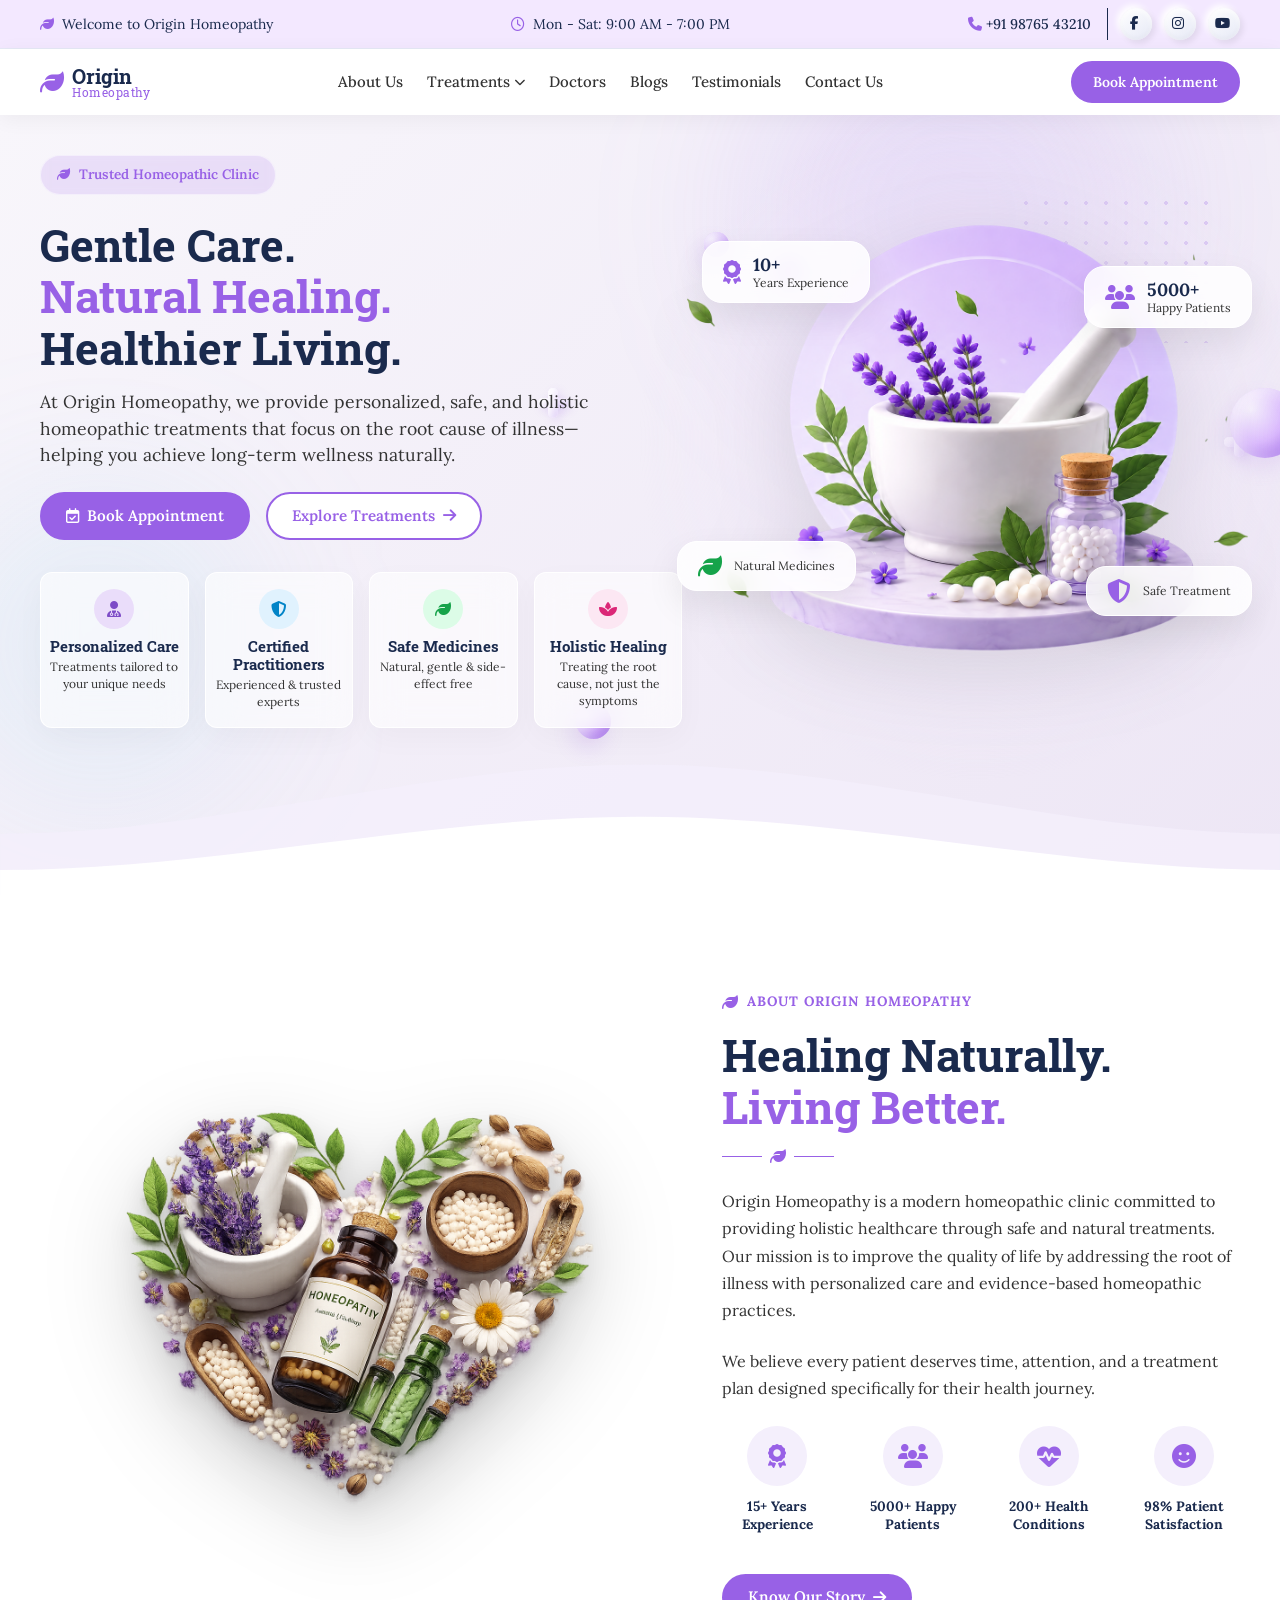
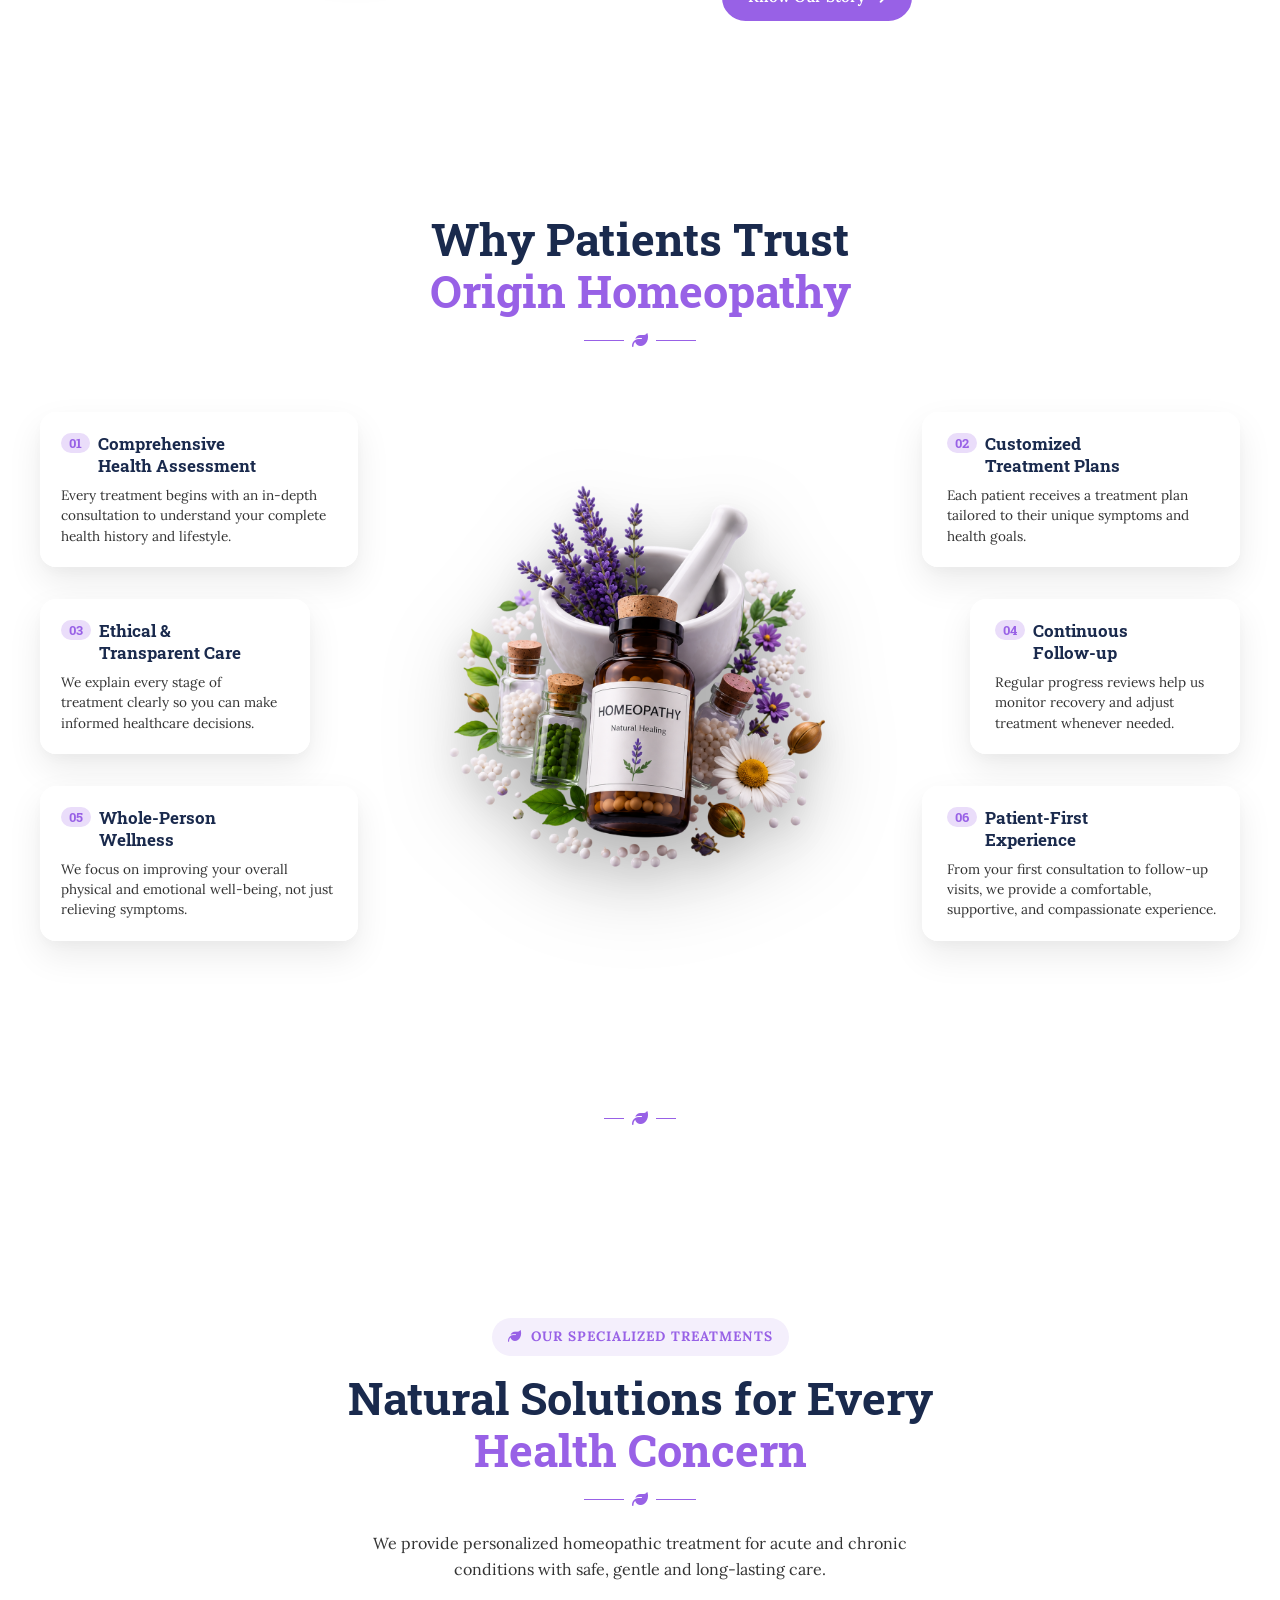
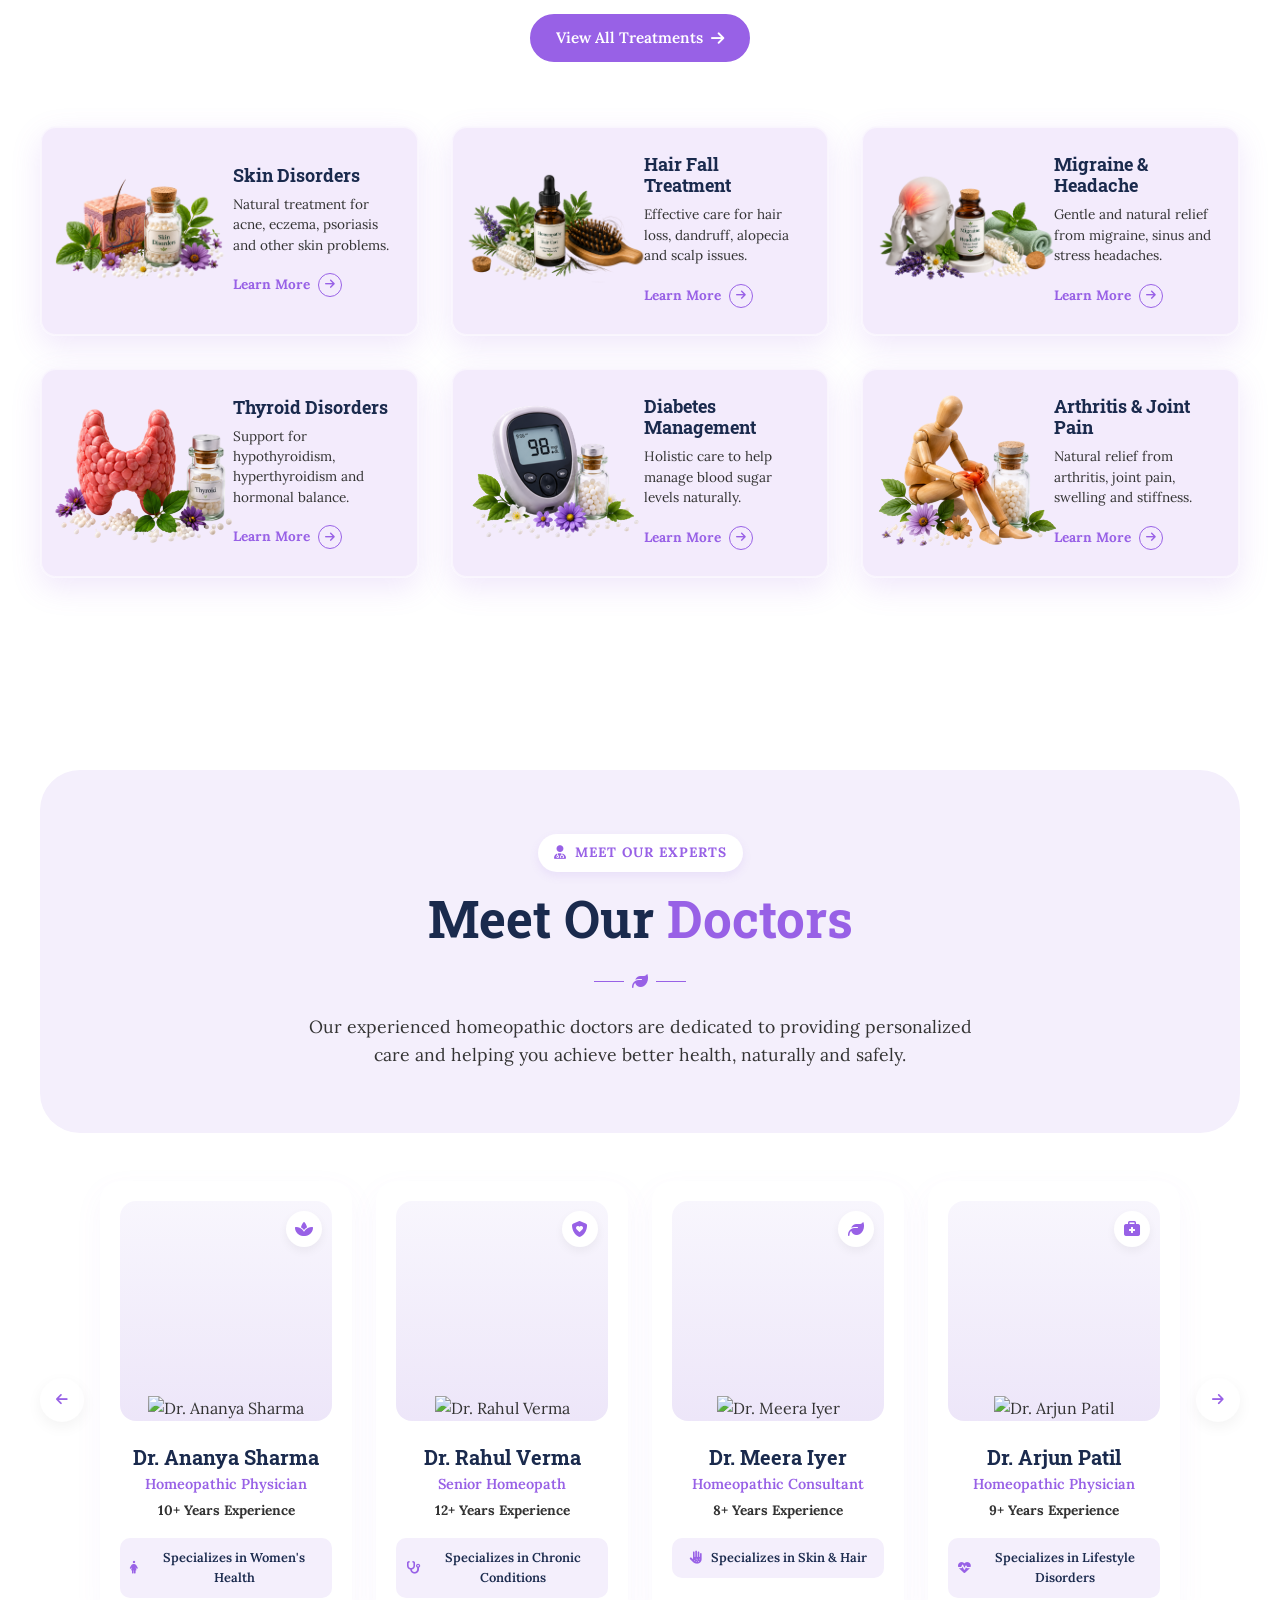
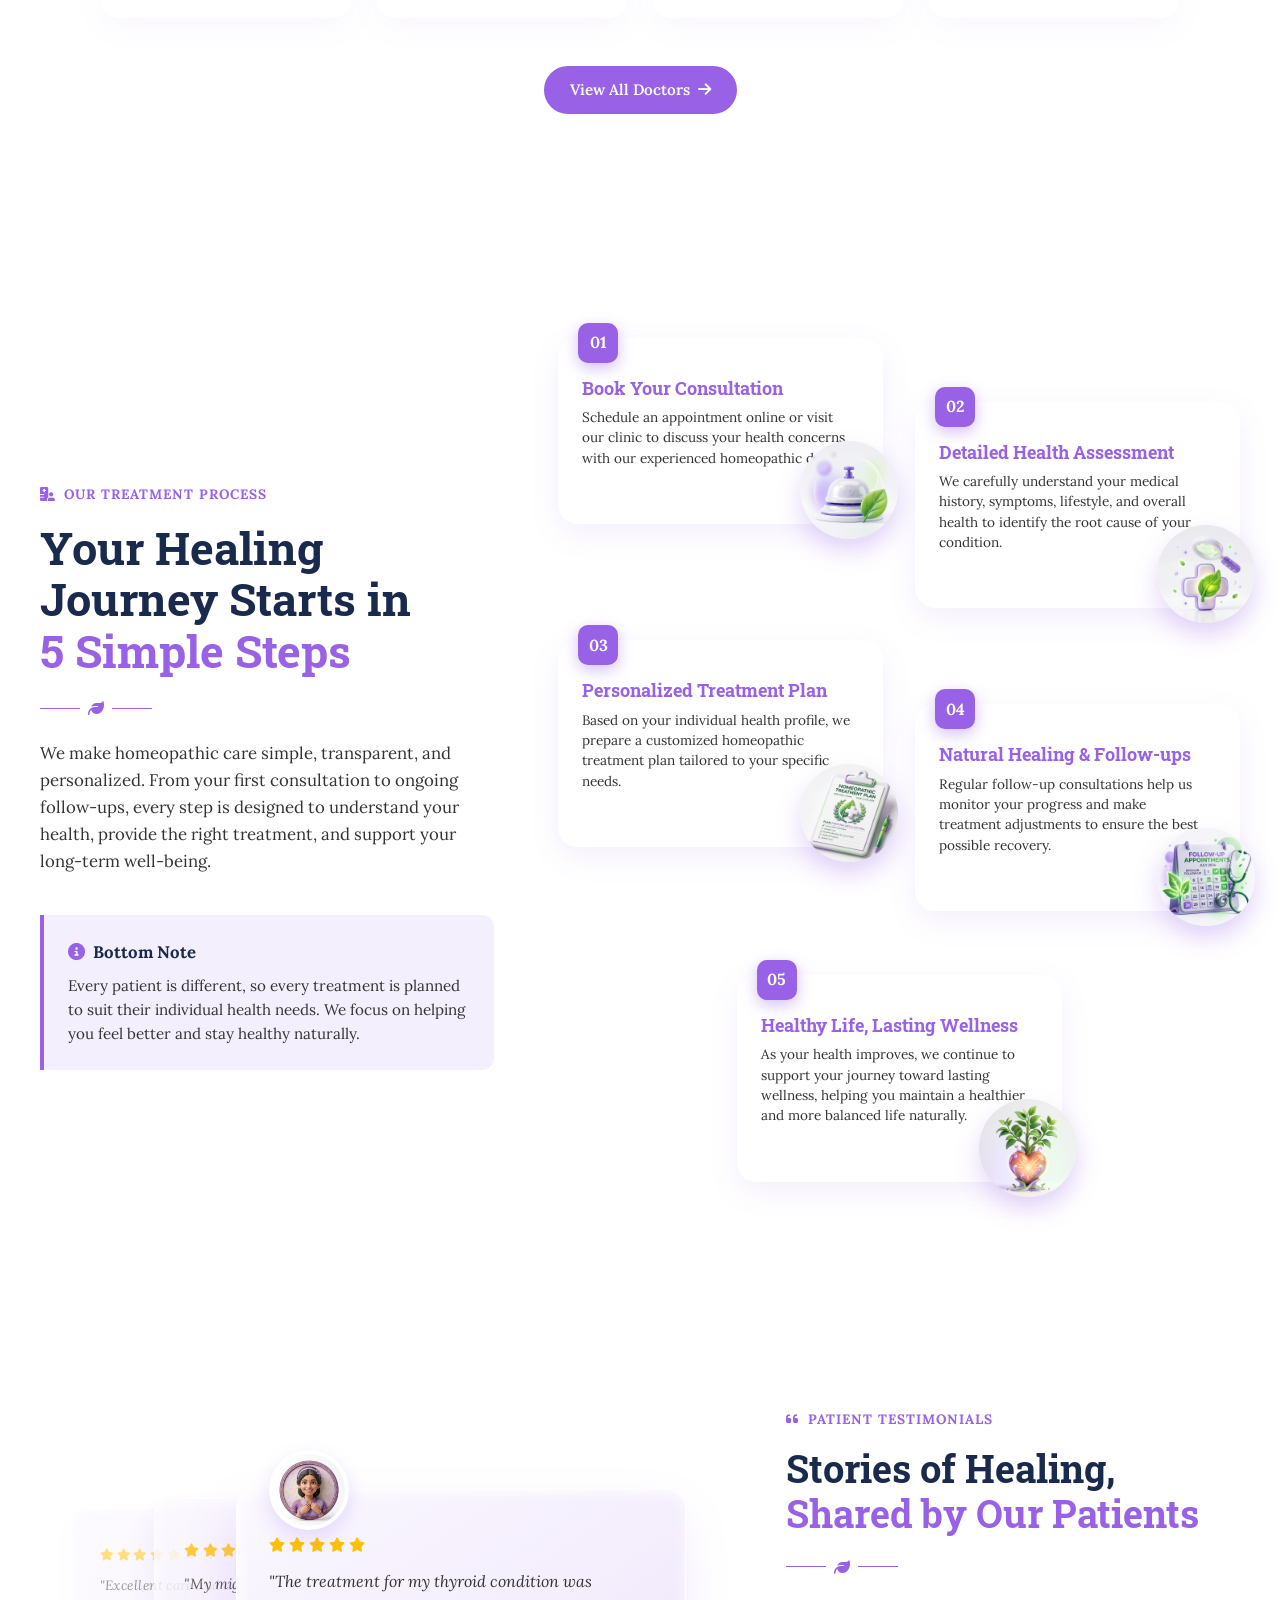
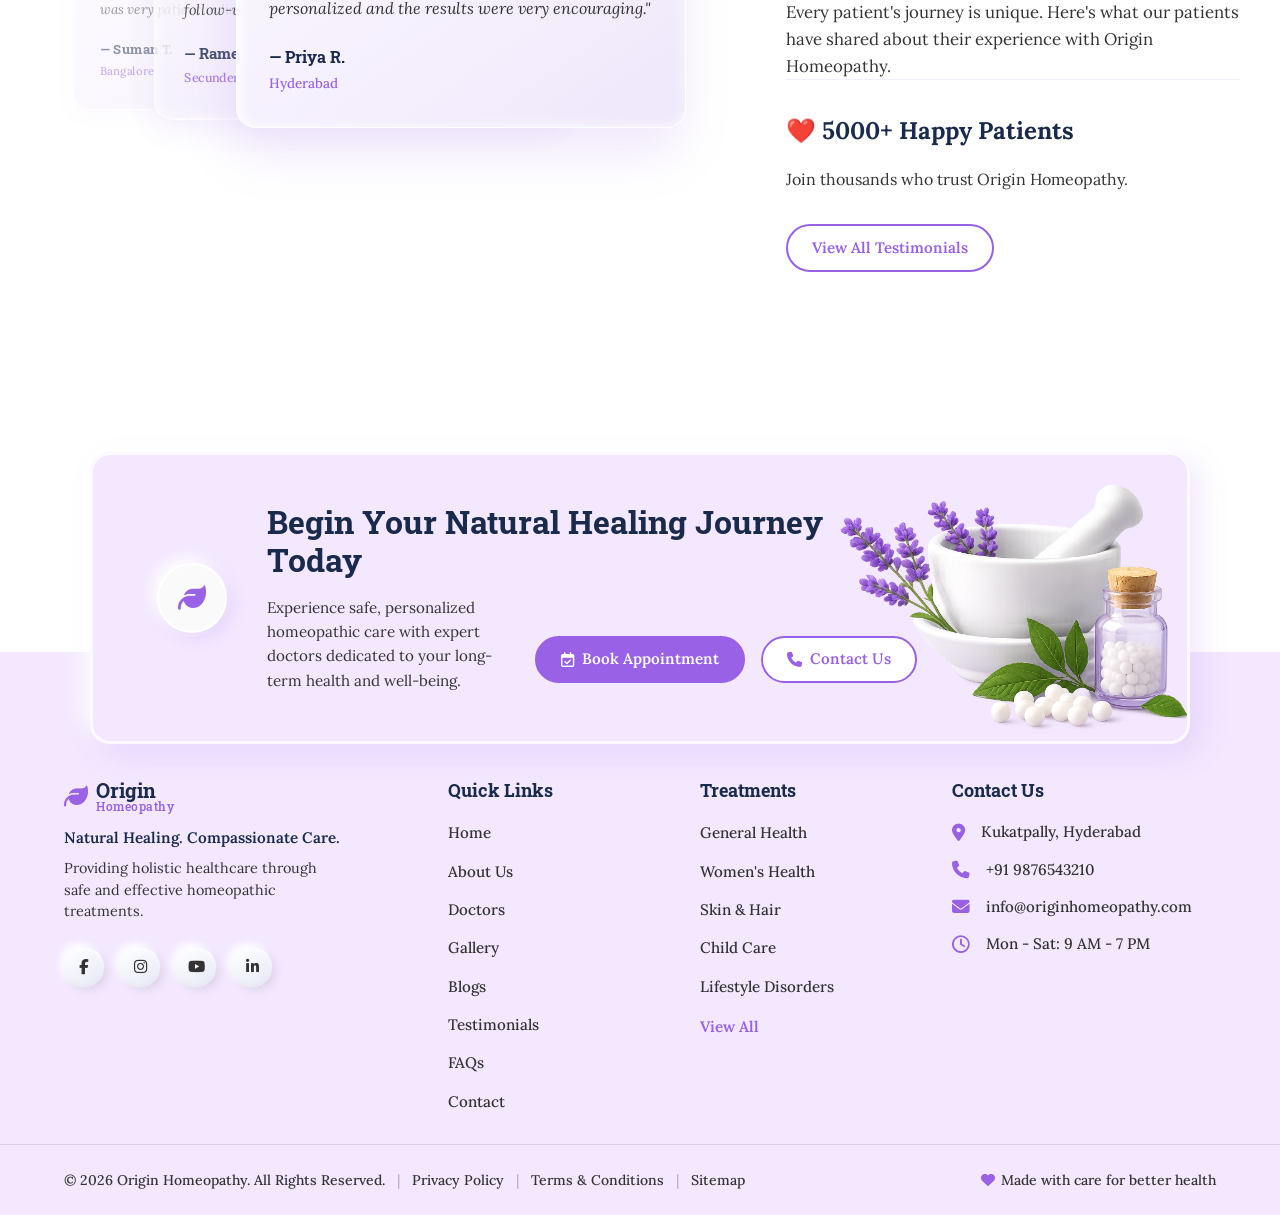
==== index.html @ 50119e79 "new ui updated on home page" ====
<!DOCTYPE html>
<html lang="en">

<head>
    <meta charset="UTF-8">
    <meta name="viewport" content="width=device-width, initial-scale=1.0">
    <title>Our Doctors | Origin Homeopathy</title>

    <!-- CSS Links -->
    <link rel="stylesheet" href="https://cdnjs.cloudflare.com/ajax/libs/font-awesome/6.4.0/css/all.min.css">
    <link rel="stylesheet" href="assets/css/global.css">
    <link rel="stylesheet" href="assets/css/topbar.css">
    <link rel="stylesheet" href="assets/css/navbar.css"> <!-- Navbar CSS -->
    <link rel="stylesheet" href="assets/css/home.css">
    <link rel="stylesheet" href="assets/css/footer.css">


</head>

<body>

    <!-- Preloader -->
    <div id="preloader" class="preloader">
        <div class="preloader-content">
            <div class="preloader-image-wrapper">
                <img src="assets/images/index/loading-logo.png" alt="Loading Origin Homeopathy">
            </div>
            <div class="preloader-text">Origin Homeopathy</div>
            <div class="loading-bar-container">
                <div class="loading-bar"></div>
            </div>
        </div>
    </div>

    <!-- 1. Placeholders at the top of the body -->
    <header class="sticky-header">
        <div id="topbar-placeholder"></div>
        <div id="navbar-placeholder"></div>
    </header>

    <!-- The rest of your page content goes here -->

    <!-- Hero Section -->
    <section class="hero-section">
        <!-- Background Decorative 3D Elements -->
        <div class="bg-dots top-right-dots"></div>

        <!-- Soft 3D Crosses -->
        <div class="bg-cross cross-1 float-anim-3"></div>
        <div class="bg-cross cross-2 float-anim-1"></div>

        <!-- Soft 3D Spheres -->
        <div class="bg-sphere sphere-1 float-anim-2"></div>
        <div class="bg-sphere sphere-2 float-anim-4"></div>
        <div class="bg-sphere sphere-3 float-anim-1"></div>


        <div class="hero-container">
            <!-- Left Column: Content & Bottom Cards -->
            <div class="hero-content-col">
                <div class="hero-badge">
                    <i class="fa-solid fa-leaf"></i> Trusted Homeopathic Clinic
                </div>

                <h1 class="hero-heading">
                    <span class="text-navy block">Gentle Care.</span>
                    <span class="text-lavender block">Natural Healing.</span>
                    <span class="text-navy block">Healthier Living.</span>
                </h1>

                <p class="hero-description">
                    At Origin Homeopathy, we provide personalized, safe, and holistic homeopathic treatments that focus
                    on the root cause of illness—helping you achieve long-term wellness naturally.
                </p>

                <div class="hero-actions">
                    <a href="appointment.html" class="btn-solid-lavender"><i class="fa-regular fa-calendar-check"></i>
                        Book Appointment</a>
                    <a href="treatments.html" class="btn-outline-lavender">Explore Treatments <i
                            class="fa-solid fa-arrow-right"></i></a>
                </div>

                <!-- Mobile Badges Row -->
                <div class="mobile-hero-badges hide-desktop">
                    <div class="mobile-badge"><i class="fa-solid fa-award text-lavender"></i> 10+ Years</div>
                    <div class="mobile-badge"><i class="fa-solid fa-users text-lavender"></i> 5000+ Patients</div>
                    <div class="mobile-badge"><i class="fa-solid fa-leaf text-green"></i> Natural Care</div>
                    <div class="mobile-badge"><i class="fa-solid fa-shield-halved text-lavender"></i> Safe Treatment</div>
                </div>

                <!-- 4 Glassmorphism Cards Row -->
                <div class="hero-glass-cards">
                    <div class="glass-card">
                        <div class="glass-icon-wrapper bg-icon-purple">
                            <i class="fa-solid fa-user-doctor"></i>
                        </div>
                        <h3>Personalized Care</h3>
                        <p>Treatments tailored to your unique needs</p>
                    </div>
                    <div class="glass-card">
                        <div class="glass-icon-wrapper bg-icon-blue">
                            <i class="fa-solid fa-shield-halved"></i>
                        </div>
                        <h3>Certified Practitioners</h3>
                        <p>Experienced & trusted experts</p>
                    </div>
                    <div class="glass-card">
                        <div class="glass-icon-wrapper bg-icon-green">
                            <i class="fa-solid fa-leaf"></i>
                        </div>
                        <h3>Safe Medicines</h3>
                        <p>Natural, gentle & side-effect free</p>
                    </div>
                    <div class="glass-card">
                        <div class="glass-icon-wrapper bg-icon-pink">
                            <i class="fa-solid fa-spa"></i>
                        </div>
                        <h3>Holistic Healing</h3>
                        <p>Treating the root cause, not just the symptoms</p>
                    </div>
                </div>
            </div>

            <!-- Right Column: Main Image & Floating Elements -->
            <div class="hero-image-col">
                <div class="hero-bg-circle"></div>
                <div class="hero-image-wrapper">
                    <!-- Main Image Placeholder -->
                    <img src="assets/images/index/index-hero.png" alt="Homeopathy Medicine" class="hero-main-img">

                    <!-- Floating Badges -->
                    <div class="float-badge top-left float-anim-1">
                        <i class="fa-solid fa-award text-lavender"></i>
                        <div class="badge-text">
                            <strong>10+</strong>
                            <span>Years Experience</span>
                        </div>
                    </div>

                    <div class="float-badge top-right float-anim-2">
                        <i class="fa-solid fa-users text-lavender"></i>
                        <div class="badge-text">
                            <strong>5000+</strong>
                            <span>Happy Patients</span>
                        </div>
                    </div>

                    <div class="float-badge bottom-left float-anim-3">
                        <i class="fa-solid fa-leaf text-green"></i>
                        <div class="badge-text">
                            <span>Natural Medicines</span>
                        </div>
                    </div>

                    <div class="float-badge bottom-right float-anim-4">
                        <i class="fa-solid fa-shield-halved text-lavender"></i>
                        <div class="badge-text">
                            <span>Safe Treatment</span>
                        </div>
                    </div>
                </div>
            </div>
        </div>

        <!-- Bottom Wave -->
        <div class="hero-wave">
            <!-- Layer 1: Light purple wave -->
            <svg class="wave-layer-1" viewBox="0 0 1440 120" fill="none" xmlns="http://www.w3.org/2000/svg">
                <path d="M0 60C240 60 480 0 720 0C960 0 1200 60 1440 60V120H0V60Z" fill="#F4EFFC" />
            </svg>
            <!-- Layer 2: White wave -->
            <svg class="wave-layer-2" viewBox="0 0 1440 120" fill="none" xmlns="http://www.w3.org/2000/svg">
                <path d="M0 90C240 90 480 30 720 30C960 30 1200 90 1440 90V120H0V90Z" fill="white" />
            </svg>
            <!-- <a href="#about-section" class="scroll-down-btn" style="text-decoration: none;">
                <span>Discover More</span>
            </a> -->
        </div>
    </section>

    <!-- Mobile-Only Hero Glass Cards -->
    <section class="mobile-only-hero-cards">
        <div class="mobile-morphism-container">
            <div class="glass-card">
                <div class="glass-icon-wrapper bg-icon-purple">
                    <i class="fa-solid fa-user-doctor"></i>
                </div>
                <h3>Personalized Care</h3>
                <p>Treatments tailored to your unique needs</p>
            </div>
            <div class="glass-card">
                <div class="glass-icon-wrapper bg-icon-blue">
                    <i class="fa-solid fa-shield-halved"></i>
                </div>
                <h3>Certified Practitioners</h3>
                <p>Experienced & trusted experts</p>
            </div>
            <div class="glass-card">
                <div class="glass-icon-wrapper bg-icon-green">
                    <i class="fa-solid fa-leaf"></i>
                </div>
                <h3>Safe Medicines</h3>
                <p>Natural, gentle & side-effect free</p>
            </div>
            <div class="glass-card">
                <div class="glass-icon-wrapper bg-icon-pink">
                    <i class="fa-solid fa-spa"></i>
                </div>
                <h3>Holistic Healing</h3>
                <p>Treating the root cause, not just the symptoms</p>
            </div>
        </div>
    </section>

    <!-- About Us Section -->
    <section id="about-section" class="about-section">
        <!-- Floating background bubbles -->
        <div class="about-bubble bubble-1"></div>
        <div class="about-bubble bubble-2"></div>
        <div class="about-bubble bubble-3"></div>

        <div class="about-container">
            <!-- Left Column: Image -->
            <div class="about-image-col">
                <div class="about-image-wrapper">
                    <!-- Assemble pieces -->
                    <div class="assemble-pieces">
                        <img src="assets/images/index/index-about.png" class="assemble-img piece-1">
                        <img src="assets/images/index/index-about.png" class="assemble-img piece-2">
                        <img src="assets/images/index/index-about.png" class="assemble-img piece-3">
                        <img src="assets/images/index/index-about.png" class="assemble-img piece-4">
                        <img src="assets/images/index/index-about.png" class="assemble-img piece-5">
                        <img src="assets/images/index/index-about.png" class="assemble-img piece-6">
                        <img src="assets/images/index/index-about.png" class="assemble-img piece-7">
                        <img src="assets/images/index/index-about.png" class="assemble-img piece-8">
                        <img src="assets/images/index/index-about.png" class="assemble-img piece-9">
                    </div>
                    <!-- Final image to cover seams -->
                    <img src="assets/images/index/index-about.png" alt="Natural Healing Medicines"
                        class="about-main-img">
                </div>
            </div>

            <!-- Right Column: Content -->
            <div class="about-content-col">
                <div class="about-badge">
                    <i class="fa-solid fa-leaf"></i> About Origin Homeopathy
                </div>

                <h2 class="about-heading">
                    <span class="text-navy">Healing Naturally.</span><br>
                    <span class="text-lavender">Living Better.</span>
                </h2>

                <div class="title-divider">
                    <i class="fa-solid fa-leaf"></i>
                </div>

                <p class="about-text">
                    Origin Homeopathy is a modern homeopathic clinic committed to providing holistic healthcare through
                    safe and natural treatments. Our mission is to improve the quality of life by addressing the root of
                    illness with personalized care and evidence-based homeopathic practices.
                </p>
                <p class="about-text">
                    We believe every patient deserves time, attention, and a treatment plan designed specifically for
                    their health journey.
                </p>

                <!-- Features Grid -->
                <div class="about-features">
                    <div class="feature-item">
                        <div class="feature-icon-wrapper">
                            <i class="fa-solid fa-award"></i>
                        </div>
                        <p>15+ Years<br>Experience</p>
                    </div>

                    <div class="feature-item">
                        <div class="feature-icon-wrapper">
                            <i class="fa-solid fa-users"></i>
                        </div>
                        <p>5000+ Happy<br>Patients</p>
                    </div>

                    <div class="feature-item">
                        <div class="feature-icon-wrapper">
                            <i class="fa-solid fa-heart-pulse"></i>
                        </div>
                        <p>200+ Health<br>Conditions</p>
                    </div>

                    <div class="feature-item">
                        <div class="feature-icon-wrapper">
                            <i class="fa-solid fa-face-smile"></i>
                        </div>
                        <p>98% Patient<br>Satisfaction</p>
                    </div>
                </div>

                <!-- CTA Button -->
                <a href="about.html" class="btn-solid-lavender">
                    Know Our Story <i class="fa-solid fa-arrow-right"></i>
                </a>
            </div>
        </div>
    </section>

    <!-- Why Choose Us Section -->
    <section class="why-section">
        <div class="why-container">
            <h2 class="why-heading">
                <span class="text-navy">Why Patients Trust</span><br>
                <span class="text-lavender">Origin Homeopathy</span>
            </h2>
            <div class="why-title-divider">
                <i class="fa-solid fa-leaf"></i>
            </div>

            <div class="why-grid">

                <!-- Left Column -->
                <div class="why-col why-left-col">
                    <div class="why-card">
                        <div class="why-card-content">
                            <h4><span class="badge-num">01</span> Comprehensive<br>Health Assessment</h4>
                            <p>Every treatment begins with an in-depth consultation to understand your complete health
                                history and lifestyle.</p>
                        </div>
                    </div>

                    <div class="why-card">
                        <div class="why-card-content">
                            <h4><span class="badge-num">03</span> Ethical &<br>Transparent Care</h4>
                            <p>We explain every stage of treatment clearly so you can make informed healthcare
                                decisions.</p>
                        </div>
                    </div>

                    <div class="why-card">
                        <div class="why-card-content">
                            <h4><span class="badge-num">05</span> Whole-Person<br>Wellness</h4>
                            <p>We focus on improving your overall physical and emotional well-being, not just relieving
                                symptoms.</p>
                        </div>
                    </div>
                </div>

                <!-- Center Image (Absolute Center) -->
                <div class="why-center">
                    <div class="dashed-ring">
                        <div class="ring-icon ring-icon-1"><i class="fa-solid fa-stethoscope"></i></div>
                        <div class="ring-icon ring-icon-2"><i class="fa-solid fa-clipboard-list"></i></div>
                        <div class="ring-icon ring-icon-3"><i class="fa-solid fa-handshake"></i></div>
                        <div class="ring-icon ring-icon-4"><i class="fa-solid fa-phone-volume"></i></div>
                        <div class="ring-icon ring-icon-5"><i class="fa-solid fa-leaf"></i></div>
                        <div class="ring-icon ring-icon-6"><i class="fa-solid fa-hand-holding-heart"></i></div>
                    </div>
                    <img src="assets/images/index/index-whychooseus.png" alt="Why Choose Us" class="why-center-img">
                </div>

                <!-- Right Column -->
                <div class="why-col why-right-col">
                    <div class="why-card">
                        <div class="why-card-content">
                            <h4><span class="badge-num">02</span> Customized<br>Treatment Plans</h4>
                            <p>Each patient receives a treatment plan tailored to their unique symptoms and health
                                goals.</p>
                        </div>
                    </div>

                    <div class="why-card">
                        <div class="why-card-content">
                            <h4><span class="badge-num">04</span> Continuous<br>Follow-up</h4>
                            <p>Regular progress reviews help us monitor recovery and adjust treatment whenever needed.
                            </p>
                        </div>
                    </div>

                    <div class="why-card">
                        <div class="why-card-content">
                            <h4><span class="badge-num">06</span> Patient-First<br>Experience</h4>
                            <p>From your first consultation to follow-up visits, we provide a comfortable, supportive,
                                and compassionate experience.</p>
                        </div>
                    </div>
                </div>

            </div>

            <!-- Mobile Only Card Stack -->
            <div class="why-mobile-stack-container hide-desktop" id="whyMobileStack">
                <!-- Swipe Indicator -->
                <div class="swipe-indicator">
                    <svg width="50" height="70" viewBox="0 0 50 70" fill="none" stroke="var(--color-lavender)">
                        <path d="M 40 10 C 10 10, 10 50, 10 60" stroke-width="2" stroke-linecap="round" stroke-dasharray="4 4" />
                        <path d="M 5 55 L 10 65 L 15 55" stroke-width="2" stroke-linecap="round" stroke-linejoin="round" />
                    </svg>
                    <span class="swipe-text">Swipe Down</span>
                </div>

                <div class="why-mobile-stack">
                    <div class="why-card lavender-glass stack-card" data-index="0">
                        <div class="why-card-content">
                            <h4><span class="badge-num">01</span> Comprehensive<br>Health Assessment</h4>
                            <p>Every treatment begins with an in-depth consultation to understand your complete health history and lifestyle.</p>
                        </div>
                    </div>
                    <div class="why-card lavender-glass stack-card" data-index="1">
                        <div class="why-card-content">
                            <h4><span class="badge-num">02</span> Customized<br>Treatment Plans</h4>
                            <p>Each patient receives a treatment plan tailored to their unique symptoms and health goals.</p>
                        </div>
                    </div>
                    <div class="why-card lavender-glass stack-card" data-index="2">
                        <div class="why-card-content">
                            <h4><span class="badge-num">03</span> Ethical &<br>Transparent Care</h4>
                            <p>We explain every stage of treatment clearly so you can make informed healthcare decisions.</p>
                        </div>
                    </div>
                    <div class="why-card lavender-glass stack-card" data-index="3">
                        <div class="why-card-content">
                            <h4><span class="badge-num">04</span> Continuous<br>Follow-up</h4>
                            <p>Regular progress reviews help us monitor recovery and adjust treatment whenever needed.</p>
                        </div>
                    </div>
                    <div class="why-card lavender-glass stack-card" data-index="4">
                        <div class="why-card-content">
                            <h4><span class="badge-num">05</span> Whole-Person<br>Wellness</h4>
                            <p>We focus on improving your overall physical and emotional well-being, not just relieving symptoms.</p>
                        </div>
                    </div>
                    <div class="why-card lavender-glass stack-card" data-index="5">
                        <div class="why-card-content">
                            <h4><span class="badge-num">06</span> Patient-First<br>Experience</h4>
                            <p>From your first consultation to follow-up visits, we provide a comfortable, supportive, and compassionate experience.</p>
                        </div>
                    </div>
                </div>
                <!-- Pagination Dots -->
                <div class="stack-pagination">
                    <span class="dot active"></span>
                    <span class="dot"></span>
                    <span class="dot"></span>
                    <span class="dot"></span>
                    <span class="dot"></span>
                    <span class="dot"></span>
                </div>
            </div>

            <div class="why-footer">
                <p>Our commitment goes beyond prescribing medicines.</p>
                <p>We believe in building lasting relationships
                    with our patients through transparency, ethical practices, and continuous support throughout their
                    healing journey.</p>
                <div class="why-footer-divider"><i class="fa-solid fa-leaf"></i></div>
            </div>
        </div>
    </section>

    <!-- Featured Treatments Section -->
    <section class="treatments-section">
        <div class="treatments-container">
            <!-- Header -->
            <div class="treatments-header">
                <div class="treatments-badge">
                    <i class="fa-solid fa-leaf"></i> OUR SPECIALIZED TREATMENTS
                </div>
                <h2 class="treatments-title">
                    Natural Solutions for Every<br>
                    <span class="text-lavender">Health Concern</span>
                </h2>
                <div class="treatments-divider">
                    <i class="fa-solid fa-leaf"></i>
                </div>
                <p class="treatments-subtitle">
                    We provide personalized homeopathic treatment for acute and chronic conditions with safe, gentle and
                    long-lasting care.
                </p>
                <a href="treatments.html" class="btn-solid-lavender">
                    View All Treatments <i class="fa-solid fa-arrow-right"></i>
                </a>
            </div>

            <!-- Grid Slider Wrapper for Mobile -->
            <div class="treatments-slider-wrapper">
                <div class="treatments-grid" id="treatmentsGrid">
                    <!-- Card 1 -->
                <div class="treatment-card">
                    <div class="treatment-card-img">
                        <img src="assets/images/index/skin.png" alt="Skin Disorders">
                    </div>
                    <div class="treatment-card-content">
                        <h3>Skin Disorders</h3>
                        <p>Natural treatment for acne, eczema, psoriasis and other skin problems.</p>
                        <a href="treatments.html#skin" class="learn-more-link">
                            Learn More
                            <span class="learn-more-icon"><i class="fa-solid fa-arrow-right"></i></span>
                        </a>
                    </div>
                </div>

                <!-- Card 2 -->
                <div class="treatment-card">
                    <div class="treatment-card-img">
                        <img src="assets/images/index/hairfa.png" alt="Hair Fall Treatment">
                    </div>
                    <div class="treatment-card-content">
                        <h3>Hair Fall Treatment</h3>
                        <p>Effective care for hair loss, dandruff, alopecia and scalp issues.</p>
                        <a href="treatments.html#hair" class="learn-more-link">
                            Learn More
                            <span class="learn-more-icon"><i class="fa-solid fa-arrow-right"></i></span>
                        </a>
                    </div>
                </div>

                <!-- Card 3 -->
                <div class="treatment-card">
                    <div class="treatment-card-img">
                        <img src="assets/images/index/migrain.png" alt="Migraine & Headache">
                    </div>
                    <div class="treatment-card-content">
                        <h3>Migraine & Headache</h3>
                        <p>Gentle and natural relief from migraine, sinus and stress headaches.</p>
                        <a href="treatments.html#migraine" class="learn-more-link">
                            Learn More
                            <span class="learn-more-icon"><i class="fa-solid fa-arrow-right"></i></span>
                        </a>
                    </div>
                </div>

                <!-- Card 4 -->
                <div class="treatment-card">
                    <div class="treatment-card-img">
                        <img src="assets/images/index/thyroid.png" alt="Thyroid Disorders">
                    </div>
                    <div class="treatment-card-content">
                        <h3>Thyroid Disorders</h3>
                        <p>Support for hypothyroidism, hyperthyroidism and hormonal balance.</p>
                        <a href="treatments.html#thyroid" class="learn-more-link">
                            Learn More
                            <span class="learn-more-icon"><i class="fa-solid fa-arrow-right"></i></span>
                        </a>
                    </div>
                </div>

                <!-- Card 5 -->
                <div class="treatment-card">
                    <div class="treatment-card-img">
                        <img src="assets/images/index/diabetics.png" alt="Diabetes Management">
                    </div>
                    <div class="treatment-card-content">
                        <h3>Diabetes Management</h3>
                        <p>Holistic care to help manage blood sugar levels naturally.</p>
                        <a href="treatments.html#diabetes" class="learn-more-link">
                            Learn More
                            <span class="learn-more-icon"><i class="fa-solid fa-arrow-right"></i></span>
                        </a>
                    </div>
                </div>

                <!-- Card 6 -->
                <div class="treatment-card">
                    <div class="treatment-card-img">
                        <img src="assets/images/index/jointpain.png" alt="Arthritis & Joint Pain">
                    </div>
                    <div class="treatment-card-content">
                        <h3>Arthritis & Joint Pain</h3>
                        <p>Natural relief from arthritis, joint pain, swelling and stiffness.</p>
                        <a href="treatments.html#arthritis" class="learn-more-link">
                            Learn More
                            <span class="learn-more-icon"><i class="fa-solid fa-arrow-right"></i></span>
                        </a>
                    </div>
                </div>
            </div>

            <!-- Mobile Pagination -->
            <div class="treatments-pagination hide-desktop" id="treatmentsPagination">
                <span class="dot active"></span>
                <span class="dot"></span>
                <span class="dot"></span>
                <span class="dot"></span>
                <span class="dot"></span>
                <span class="dot"></span>
            </div>
        </div>
    </section>

    <!-- Meet Our Doctors Section -->
    <section class="doctors-section">
        <div class="doctors-container">
            <!-- Banner -->
            <div class="doctors-banner">
                <div class="doctors-badge">
                    <i class="fa-solid fa-user-doctor"></i> MEET OUR EXPERTS
                </div>
                <h2>Meet Our <span class="text-lavender">Doctors</span></h2>
                <div class="doctors-divider">
                    <i class="fa-solid fa-leaf"></i>
                </div>
                <p>Our experienced homeopathic doctors are dedicated to providing personalized care and helping you
                    achieve better health, naturally and safely.</p>
            </div>

            <!-- Slider Wrapper -->
            <div class="doctors-wrapper">
                <button class="slider-nav-btn"><i class="fa-solid fa-arrow-left"></i></button>

                <div class="doctors-grid">
                    <!-- Doctor 1 -->
                    <div class="doctor-card">
                        <div class="doctor-img-box">
                            <div class="doctor-icon-badge"><i class="fa-solid fa-spa"></i></div>
                            <img src="assets/images/index/doctor1.png" alt="Dr. Ananya Sharma">
                        </div>
                        <div class="doctor-info">
                            <h3>Dr. Ananya Sharma</h3>
                            <p class="doctor-title">Homeopathic Physician</p>
                            <p class="doctor-exp">10+ Years Experience</p>
                            <div class="doctor-specialty">
                                <i class="fa-solid fa-person-dress"></i> Specializes in Women's Health
                            </div>
                        </div>
                    </div>

                    <!-- Doctor 2 -->
                    <div class="doctor-card">
                        <div class="doctor-img-box">
                            <div class="doctor-icon-badge"><i class="fa-solid fa-shield-heart"></i></div>
                            <img src="assets/images/index/doctor2.png" alt="Dr. Rahul Verma">
                        </div>
                        <div class="doctor-info">
                            <h3>Dr. Rahul Verma</h3>
                            <p class="doctor-title">Senior Homeopath</p>
                            <p class="doctor-exp">12+ Years Experience</p>
                            <div class="doctor-specialty">
                                <i class="fa-solid fa-stethoscope"></i> Specializes in Chronic Conditions
                            </div>
                        </div>
                    </div>

                    <!-- Doctor 3 -->
                    <div class="doctor-card">
                        <div class="doctor-img-box">
                            <div class="doctor-icon-badge"><i class="fa-solid fa-leaf"></i></div>
                            <img src="assets/images/index/doctor3.png" alt="Dr. Meera Iyer">
                        </div>
                        <div class="doctor-info">
                            <h3>Dr. Meera Iyer</h3>
                            <p class="doctor-title">Homeopathic Consultant</p>
                            <p class="doctor-exp">8+ Years Experience</p>
                            <div class="doctor-specialty">
                                <i class="fa-solid fa-hand-dots"></i> Specializes in Skin & Hair
                            </div>
                        </div>
                    </div>

                    <!-- Doctor 4 -->
                    <div class="doctor-card">
                        <div class="doctor-img-box">
                            <div class="doctor-icon-badge"><i class="fa-solid fa-briefcase-medical"></i></div>
                            <img src="assets/images/index/doctor4.png" alt="Dr. Arjun Patil">
                        </div>
                        <div class="doctor-info">
                            <h3>Dr. Arjun Patil</h3>
                            <p class="doctor-title">Homeopathic Physician</p>
                            <p class="doctor-exp">9+ Years Experience</p>
                            <div class="doctor-specialty">
                                <i class="fa-solid fa-heart-pulse"></i> Specializes in Lifestyle Disorders
                            </div>
                        </div>
                    </div>
                </div>

                <button class="slider-nav-btn"><i class="fa-solid fa-arrow-right"></i></button>
            </div>

            <!-- Mobile Pagination -->
            <div class="doctors-pagination hide-desktop" id="doctorsPagination">
                <span class="dot active"></span>
                <span class="dot"></span>
                <span class="dot"></span>
                <span class="dot"></span>
            </div>

            <!-- Footer Button -->
            <div class="doctors-footer">
                <a href="doctors.html" class="btn-solid-lavender">
                    View All Doctors <i class="fa-solid fa-arrow-right"></i>
                </a>
            </div>
        </div>
    </section>

    <!-- Process Section -->
    <section class="process-section">
        <div class="process-container">
            <!-- Left Side: Content -->
            <div class="process-content-side">
                <div class="process-badge">
                    <i class="fa-solid fa-hospital-user"></i> OUR TREATMENT PROCESS
                </div>
                <h2 class="process-title">
                    Your Healing Journey Starts in <br><span class="text-lavender">5 Simple Steps</span>
                </h2>
                <div class="title-divider">
                    <i class="fa-solid fa-leaf"></i>
                </div>
                <p class="process-subtitle">
                    We make homeopathic care simple, transparent, and personalized. From your first consultation to
                    ongoing follow-ups, every step is designed to understand your health, provide the right treatment,
                    and support your long-term well-being.
                </p>

                <div class="process-bottom-note hide-mobile">
                    <strong><i class="fa-solid fa-circle-info"></i> Bottom Note</strong>
                    <!-- <p>Every patient is unique, and so is every treatment. Our goal is not just symptom relief, but long-term healing that improves your overall quality of life.</p> -->
                    <p>Every patient is different, so every treatment is planned to suit their individual health needs.
                        We focus on helping you feel better and stay healthy naturally.</p>
                </div>
            </div>

            <!-- Right Side: Modern Grid -->
            <div class="process-modern-grid">

                <!-- Step 1 -->
                <div class="process-step">
                    <div class="step-card">
                        <div class="step-badge">01</div>
                        <div class="step-content">
                            <h4>Book Your Consultation</h4>
                            <p>Schedule an appointment online or visit our clinic to discuss your health concerns with
                                our experienced homeopathic doctor.</p>
                        </div>
                        <div class="step-img"><img src="assets/images/index/process-1.png" alt="Consultation">
                        </div>
                    </div>
                </div>

                <!-- Step 2 -->
                <div class="process-step">
                    <div class="step-card">
                        <div class="step-badge">02</div>
                        <div class="step-content">
                            <h4>Detailed Health Assessment</h4>
                            <p>We carefully understand your medical history, symptoms, lifestyle, and overall health to
                                identify the root cause of your condition.</p>
                        </div>
                        <div class="step-img"><img src="assets/images/index/process2.png" alt="Assessment"></div>
                    </div>
                </div>

                <!-- Step 3 -->
                <div class="process-step">
                    <div class="step-card">
                        <div class="step-badge">03</div>
                        <div class="step-content">
                            <h4>Personalized Treatment Plan</h4>
                            <p>Based on your individual health profile, we prepare a customized homeopathic treatment
                                plan tailored to your specific needs.</p>
                        </div>
                        <div class="step-img"><img src="assets/images/index/process3.png" alt="Medicine"></div>
                    </div>
                </div>

                <!-- Step 4 -->
                <div class="process-step">
                    <div class="step-card">
                        <div class="step-badge">04</div>
                        <div class="step-content">
                            <h4>Natural Healing & Follow-ups</h4>
                            <p>Regular follow-up consultations help us monitor your progress and make treatment
                                adjustments to ensure the best possible recovery.</p>
                        </div>
                        <div class="step-img"><img src="assets/images/index/process4.png" alt="Follow-up"></div>
                    </div>
                </div>

                <!-- Step 5 -->
                <div class="process-step step-full-width">
                    <div class="step-card">
                        <div class="step-badge">05</div>
                        <div class="step-content">
                            <h4>Healthy Life, Lasting Wellness</h4>
                            <p>As your health improves, we continue to support your journey toward lasting wellness,
                                helping you maintain a healthier and more balanced life naturally.</p>
                        </div>
                        <div class="step-img"><img src="assets/images/index/process5.png" alt="Healing"></div>
                    </div>
                </div>
            </div>

            <!-- Bottom Note for Mobile (Renders below cards) -->
            <div class="process-bottom-note hide-desktop" style="margin-top: 2rem;">
                <strong><i class="fa-solid fa-circle-info"></i> Bottom Note</strong>
                <p>Every patient is different, so every treatment is planned to suit their individual health needs.
                    We focus on helping you feel better and stay healthy naturally.</p>
            </div>
        </div>
    </section>

    <!-- Testimonial Section -->
    <section class="testimonial-section">
        <div class="testimonial-container testimonial-split-layout">

            <!-- Left Side: Stacked Carousel (60%) -->
            <div class="testimonial-cards-side">
                <div class="testimonial-stack-wrapper">
                    <!-- Card 1 -->
                    <div class="testimonial-card stacked-card card-front">
                        <div class="patient-img-wrapper">
                            <img src="assets/images/index/patient1.png" alt="Patient Priya R.">
                        </div>
                        <div class="stars">
                            <i class="fa-solid fa-star"></i><i class="fa-solid fa-star"></i><i
                                class="fa-solid fa-star"></i><i class="fa-solid fa-star"></i><i
                                class="fa-solid fa-star"></i>
                        </div>
                        <p class="quote-text">
                            "The treatment for my thyroid condition was personalized and the results were very
                            encouraging."
                        </p>
                        <div class="patient-info">
                            <h4>— Priya R.</h4>
                            <span>Hyderabad</span>
                        </div>
                    </div>

                    <!-- Card 2 -->
                    <div class="testimonial-card stacked-card card-middle">
                        <div class="patient-img-wrapper">
                            <img src="assets/images/index/patient2.png" alt="Patient Ramesh K.">
                        </div>
                        <div class="stars">
                            <i class="fa-solid fa-star"></i><i class="fa-solid fa-star"></i><i
                                class="fa-solid fa-star"></i><i class="fa-solid fa-star"></i><i
                                class="fa-solid fa-star"></i>
                        </div>
                        <p class="quote-text">
                            "My migraine has reduced significantly after regular follow-ups. Highly recommended."
                        </p>
                        <div class="patient-info">
                            <h4>— Ramesh K.</h4>
                            <span>Secunderabad</span>
                        </div>
                    </div>

                    <!-- Card 3 -->
                    <div class="testimonial-card stacked-card card-back">
                        <div class="patient-img-wrapper">
                            <img src="assets/images/index/patient1.png" alt="Patient Suman T.">
                        </div>
                        <div class="stars">
                            <i class="fa-solid fa-star"></i><i class="fa-solid fa-star"></i><i
                                class="fa-solid fa-star"></i><i class="fa-solid fa-star"></i><i
                                class="fa-solid fa-star"></i>
                        </div>
                        <p class="quote-text">
                            "Excellent care and natural remedies. The doctor was very patient in listening to all my
                            symptoms."
                        </p>
                        <div class="patient-info">
                            <h4>— Suman T.</h4>
                            <span>Bangalore</span>
                        </div>
                    </div>
                </div>
            </div>

            <!-- Right Side: Content (40%) -->
            <div class="testimonial-content-side">
                <div class="testimonial-header">
                    <div class="testimonial-badge">
                        <i class="fa-solid fa-quote-left"></i> PATIENT TESTIMONIALS
                    </div>
                    <h2 class="testimonial-title">
                        Stories of Healing, <br><span class="text-lavender">Shared by Our Patients</span>
                    </h2>
                    <div class="title-divider">
                        <i class="fa-solid fa-leaf"></i>
                    </div>
                    <p class="testimonial-subtitle">
                        Every patient's journey is unique. Here's what our patients have shared about their experience
                        with Origin Homeopathy.
                    </p>
                </div>

                <div class="testimonial-footer">
                    <div class="happy-patients">
                        ❤️ 5000+ Happy Patients
                    </div>
                    <p>Join thousands who trust Origin Homeopathy.</p>
                    <div class="testimonial-actions">
                        <a href="testimonials.html" class="btn-outline-lavender">View All Testimonials</a>
                    </div>
                </div>
            </div>

        </div>
    </section>

    <!-- Automated Stacked Carousel JS -->
    <script>
        document.addEventListener('DOMContentLoaded', () => {
            const cards = document.querySelectorAll('.stacked-card');
            if (cards.length === 0) return;

            const states = ['card-front', 'card-middle', 'card-back'];
            let currentIndex = 0;

            setInterval(() => {
                // Advance the loop
                currentIndex = (currentIndex + 1) % states.length;

                cards.forEach((card, i) => {
                    // Remove all existing state classes
                    states.forEach(s => card.classList.remove(s));

                    // Assign the new state based on the rotation offset
                    const stateIndex = (i - currentIndex + states.length) % states.length;
                    card.classList.add(states[stateIndex]);
                });
            }, 3500); // Trigger every 3.5 seconds
        });
    </script>


    <!-- Put this below all your page content -->
    <div id="footer-placeholder"></div>


    <!-- 2. Include the Navbar Script -->
    <script src="assets/js/navbar.js"></script>

    <!-- 3. Inject the components and initialize the JS -->
    <script>
        // Load Topbar
        fetch('components/topbar.html')
            .then(response => response.text())
            .then(data => {
                document.getElementById('topbar-placeholder').innerHTML = data;
            });

        // Load Navbar
        fetch('components/navbar.html')
            .then(response => response.text())
            .then(data => {
                document.getElementById('navbar-placeholder').innerHTML = data;

                // IMPORTANT: This activates the mobile drawer buttons after the HTML is loaded
                if (typeof window.initNavbar === 'function') {
                    window.initNavbar();
                }
            });
    </script>

    <script>
        // Load Topbar
        fetch('components/topbar.html')
            .then(response => response.text())
            .then(data => { document.getElementById('topbar-placeholder').innerHTML = data; });

        // Load Navbar
        fetch('components/navbar.html')
            .then(response => response.text())
            .then(data => {
                document.getElementById('navbar-placeholder').innerHTML = data;
                if (typeof window.initNavbar === 'function') { window.initNavbar(); }
            });

        // Load Footer
        fetch('components/footer.html')
            .then(response => response.text())
            .then(data => { 
                document.getElementById('footer-placeholder').innerHTML = data; 
                
                // Observe footer CTA elements
                const footerElements = document.querySelectorAll('.footer-cta, .cta-icon-wrapper, .cta-main-content h2, .cta-bottom-row p, .footer-cta-actions');
                footerElements.forEach(el => observer.observe(el));
            });

        // Preloader Script
        window.addEventListener('load', () => {
            const preloader = document.getElementById('preloader');
            if (preloader) {
                setTimeout(() => {
                    preloader.classList.add('hide');
                    setTimeout(() => {
                        preloader.style.display = 'none';
                        // Trigger Hero Animations
                        const hero = document.querySelector('.hero-section');
                        if (hero) hero.classList.add('hero-loaded');
                    }, 600);
                }, 800); // 800ms minimum display time
            } else {
                // If no preloader, just trigger immediately
                const hero = document.querySelector('.hero-section');
                if (hero) hero.classList.add('hero-loaded');
            }
        });

        // Scroll Animations
        const observer = new IntersectionObserver((entries) => {
            entries.forEach(entry => {
                if (entry.isIntersecting) {
                    entry.target.classList.add('in-view');
                } else {
                    // Remove class when out of view to repeat animation
                    entry.target.classList.remove('in-view');
                }
            });
        }, { threshold: 0.15 });

        const aboutSection = document.querySelector('.about-section');
        if (aboutSection) observer.observe(aboutSection);

        // Observe each child of about-content-col individually so they animate as they are scrolled to
        const aboutContentChildren = document.querySelectorAll('.about-content-col > *');
        aboutContentChildren.forEach(child => {
            observer.observe(child);
        });

        const whySection = document.querySelector('.why-section');
        if (whySection) observer.observe(whySection);

        // Observe each child of why-footer individually so they animate as they are scrolled to
        const whyFooterChildren = document.querySelectorAll('.why-footer > *');
        whyFooterChildren.forEach(child => {
            observer.observe(child);
        });

        const treatmentsSection = document.querySelector('.treatments-section');
        if (treatmentsSection) observer.observe(treatmentsSection);

        // Observe treatments header elements and cards individually
        const treatmentsElements = document.querySelectorAll('.treatments-header > *, .treatment-card');
        treatmentsElements.forEach(el => {
            observer.observe(el);
        });

        const doctorsSection = document.querySelector('.doctors-section');
        if (doctorsSection) observer.observe(doctorsSection);

        // Observe doctors banner, its text elements, cards, and footer individually
        const doctorsElements = document.querySelectorAll('.doctors-banner, .doctors-banner > *, .doctor-card, .doctors-footer');
        doctorsElements.forEach(el => {
            observer.observe(el);
        });

        const processSection = document.querySelector('.process-section');
        if (processSection) observer.observe(processSection);

        // Observe process content elements, step cards, and mobile bottom note individually
        const processElements = document.querySelectorAll('.process-content-side > *, .process-step, .process-bottom-note.hide-desktop');
        processElements.forEach(el => {
            observer.observe(el);
        });

        const testimonialSection = document.querySelector('.testimonial-section');
        if (testimonialSection) observer.observe(testimonialSection);

        // Observe testimonial text elements individually
        const testimonialElements = document.querySelectorAll('.testimonial-header > *, .testimonial-footer > *, .testimonial-actions');
        testimonialElements.forEach(el => {
            observer.observe(el);
        });

        // Initialize Mobile Card Stack if present
        const stackContainer = document.getElementById('whyMobileStack');
        if (stackContainer) {
            const cards = Array.from(stackContainer.querySelectorAll('.stack-card'));
            const dots = Array.from(stackContainer.querySelectorAll('.dot'));
            let activeIndex = 0;
            
            function updateStack() {
                cards.forEach((card, index) => {
                    // Calculate distance from top card
                    let dist = index - activeIndex;
                    if (dist < 0) dist += cards.length; // Loop around

                    if (dist === 0) {
                        // Top card
                        card.style.zIndex = 10;
                        card.style.transform = 'scale(1) translateY(0) translateZ(0)';
                        card.style.opacity = 1;
                    } else if (dist === 1) {
                        // Second card
                        card.style.zIndex = 9;
                        card.style.transform = 'scale(0.95) translateY(15px) translateZ(-50px)';
                        card.style.opacity = 0.85;
                    } else if (dist === 2) {
                        // Third card
                        card.style.zIndex = 8;
                        card.style.transform = 'scale(0.9) translateY(30px) translateZ(-100px)';
                        card.style.opacity = 0.7;
                    } else {
                        // Hidden cards (back of stack)
                        card.style.zIndex = 1;
                        card.style.transform = 'scale(0.85) translateY(45px) translateZ(-150px)';
                        card.style.opacity = 0;
                    }
                });

                // Update dots
                dots.forEach((dot, i) => {
                    dot.classList.toggle('active', i === activeIndex);
                });
            }

            // Initial render
            updateStack();

            // Touch events for swiping down
            let startY = 0;
            let currentY = 0;
            let isSwiping = false;

            const topCardZone = stackContainer.querySelector('.why-mobile-stack');

            topCardZone.addEventListener('touchstart', (e) => {
                startY = e.touches[0].clientY;
                isSwiping = true;
            }, {passive: true});

            topCardZone.addEventListener('touchmove', (e) => {
                if (!isSwiping) return;
                currentY = e.touches[0].clientY;
                const deltaY = currentY - startY;
                
                // Only allow swiping down
                if (deltaY > 0 && deltaY < 150) {
                    const topCard = cards[activeIndex];
                    topCard.style.transform = `scale(1) translateY(${deltaY}px) translateZ(0)`;
                    topCard.style.opacity = 1 - (deltaY / 200);
                    e.preventDefault(); // Prevent scroll while swiping card
                }
            }, {passive: false});

            topCardZone.addEventListener('touchend', (e) => {
                if (!isSwiping) return;
                isSwiping = false;
                
                const deltaY = currentY - startY;
                const topCard = cards[activeIndex];

                if (deltaY > 50) {
                    // Successful swipe down
                    // Animate it falling away quickly
                    topCard.style.transition = 'transform 0.3s ease, opacity 0.3s ease';
                    topCard.style.transform = 'scale(0.8) translateY(200px) translateZ(0)';
                    topCard.style.opacity = 0;

                    // Move to next card after animation
                    setTimeout(() => {
                        topCard.style.transition = 'transform 0.4s cubic-bezier(0.2, 0.8, 0.2, 1), opacity 0.4s ease';
                        activeIndex = (activeIndex + 1) % cards.length;
                        updateStack();
                    }, 300);
                } else {
                    // Snap back
                    topCard.style.transition = 'transform 0.4s cubic-bezier(0.2, 0.8, 0.2, 1), opacity 0.4s ease';
                    updateStack();
                }
                
                currentY = 0;
                startY = 0;
            });
        }

        // Initialize Mobile Treatments Slider
        const treatmentsSliderWrapper = document.querySelector('.treatments-slider-wrapper');
        if (treatmentsSliderWrapper) {
            const treatmentsGrid = document.getElementById('treatmentsGrid');
            const treatmentCards = Array.from(treatmentsGrid.querySelectorAll('.treatment-card'));
            const paginationDots = document.getElementById('treatmentsPagination').querySelectorAll('.dot');
            let currentTreatmentIndex = 0;

            function updateTreatmentSlider() {
                if (window.innerWidth <= 767) {
                    treatmentsGrid.style.transform = `translateX(calc(-${currentTreatmentIndex * 100}% - ${currentTreatmentIndex * 1.5}rem))`;
                } else {
                    treatmentsGrid.style.transform = 'none';
                }

                paginationDots.forEach((dot, index) => {
                    dot.classList.toggle('active', index === currentTreatmentIndex);
                });
            }

            // Touch Swipe Support
            let startX = 0;
            let currentX = 0;
            let isDragging = false;

            treatmentsSliderWrapper.addEventListener('touchstart', (e) => {
                if (window.innerWidth > 767) return;
                startX = e.touches[0].clientX;
                isDragging = true;
            }, {passive: true});

            treatmentsSliderWrapper.addEventListener('touchmove', (e) => {
                if (!isDragging) return;
                currentX = e.touches[0].clientX;
            }, {passive: true});

            treatmentsSliderWrapper.addEventListener('touchend', () => {
                if (!isDragging) return;
                isDragging = false;
                const deltaX = currentX - startX;
                
                if (Math.abs(deltaX) > 50 && currentX !== 0) {
                    if (deltaX > 0) {
                        // Swiped right -> go to previous
                        currentTreatmentIndex = (currentTreatmentIndex - 1 + treatmentCards.length) % treatmentCards.length;
                    } else {
                        // Swiped left -> go to next
                        currentTreatmentIndex = (currentTreatmentIndex + 1) % treatmentCards.length;
                    }
                    updateTreatmentSlider();
                }
                currentX = 0;
                startX = 0;
            });

            window.addEventListener('resize', updateTreatmentSlider);
            // Initial call
            setTimeout(updateTreatmentSlider, 50);
        }

        // Initialize Mobile Doctors Slider Pagination
        const doctorsGrid = document.querySelector('.doctors-grid');
        const doctorsPaginationDots = document.querySelectorAll('#doctorsPagination .dot');
        
        if (doctorsGrid && doctorsPaginationDots.length > 0 && window.innerWidth <= 767) {
            doctorsGrid.addEventListener('scroll', () => {
                const scrollLeft = doctorsGrid.scrollLeft;
                // Calculate width of one card + gap (approximate width for index calculation)
                const cardElement = doctorsGrid.querySelector('.doctor-card');
                if (!cardElement) return;
                
                const cardWidth = cardElement.offsetWidth;
                const gap = parseInt(window.getComputedStyle(doctorsGrid).gap) || 16;
                
                const activeIndex = Math.round(scrollLeft / (cardWidth + gap));
                
                doctorsPaginationDots.forEach((dot, index) => {
                    dot.classList.toggle('active', index === activeIndex);
                });
            }, {passive: true});
        }
    </script>
</body>

</html>
---- assets/css/global.css ----
@import url('https://fonts.googleapis.com/css2?family=Lora:ital,wght@0,400;0,500;0,600;0,700;1,400&family=Roboto+Slab:wght@300;400;500;600;700&display=swap');
@import url('./variables.css');

/* Global Reset & Base Styles */
* {
  margin: 0;
  padding: 0;
  box-sizing: border-box;
}

html, body {
  font-family: var(--font-family-primary);
  font-size: 16px; /* 1rem = 16px base size */
  color: var(--color-text);
  background-color: var(--color-white);
  line-height: 1.6;
  -webkit-font-smoothing: antialiased;
}

h1, h2, h3, h4, h5, h6 {
  font-family: var(--font-family-secondary);
  color: var(--color-navy);
  margin-bottom: 0.5em;
  line-height: 1.2;
}

/* Common Text Utilities */
.text-lavender { color: var(--color-lavender); }
.text-navy { color: var(--color-navy); }
.text-main { color: var(--color-text); }

/* Sticky Header */
.sticky-header {
  position: -webkit-sticky;
  position: sticky;
  top: 0;
  z-index: 9999;
  width: 100%;
}

/* Ensure sticky positioning isn't broken by body overflow overrides */
html, body {
  overflow-x: clip; /* clip prevents horizontal scroll without breaking sticky in modern browsers */
}

.bg-lavender { background-color: var(--color-lavender); }
.bg-light-lavender { background-color: var(--color-light-lavender); }
.bg-navy { background-color: var(--color-navy); }
.bg-light-navy { background-color: var(--color-light-navy); }

/* Logo & Headings utility classes */
.logo-text, .heading-serif {
  font-family: var(--font-family-secondary);
  color: var(--color-navy);
}

.subtext-sans {
  font-family: var(--font-family-primary);
  color: var(--color-navy);
  text-transform: uppercase;
  letter-spacing: 1.5px;
}
---- assets/css/topbar.css ----
/* Topbar Styles */
.topbar {
  font-family: var(--font-family-primary);
  font-size: var(--fs-xs);
  padding: 0.5rem 1rem;
  border-bottom: 1px solid var(--color-light-navy);
}

.topbar-container {
  max-width: 1200px;
  margin: 0 auto;
  display: flex;
  flex-direction: row;
  align-items: center;
  justify-content: space-between;
  gap: 0.5rem;
}

/* Icons */
.topbar i {
  margin-right: 0.25rem;
}

/* Left, Center, Right Sections */
.topbar-left, .topbar-center, .topbar-right {
  display: flex;
  align-items: center;
  gap: 0.25rem;
}

/* Hide Welcome Message on Mobile */
.topbar-left {
  display: none;
}


/* Phone Link */
.topbar-phone {
  text-decoration: none;
  color: var(--color-navy);
  font-weight: 500;
  transition: color 0.3s ease;
  display: flex;
  align-items: center;
}

.topbar-phone:hover {
  color: var(--color-lavender);
}

/* Social Icons */
.topbar-socials {
  display: none; /* Hidden on mobile */
  align-items: center;
  gap: 0.75rem;
  margin-left: 0.75rem;
  padding-left: 0.75rem;
  border-left: 1px solid var(--color-navy);
}

.social-icon {
  color: var(--color-navy);
  text-decoration: none;
  transition: all 0.3s cubic-bezier(0.4, 0, 0.2, 1);
  font-size: 0.85rem;
  width: 32px;
  height: 32px;
  display: flex;
  align-items: center;
  justify-content: center;
  border-radius: 50%;
  background: linear-gradient(145deg, #ffffff, var(--color-light-navy));
  box-shadow: 
    3px 3px 6px rgba(0, 0, 0, 0.08), 
    -3px -3px 6px #ffffff,
    inset 0 -2px 5px rgba(0, 0, 0, 0.03),
    inset 0 2px 5px rgba(255, 255, 255, 0.8);
}

.social-icon:hover {
  color: var(--color-lavender);
  transform: translateY(-3px);
  box-shadow: 
    5px 5px 10px rgba(0, 0, 0, 0.1), 
    -5px -5px 10px #ffffff,
    inset 0 -2px 5px rgba(0, 0, 0, 0.03),
    inset 0 2px 5px rgba(255, 255, 255, 0.8);
}

.social-icon:active {
  transform: translateY(0);
  box-shadow: 
    inset 3px 3px 6px rgba(0, 0, 0, 0.08), 
    inset -3px -3px 6px #ffffff;
}

/* Responsive Desktop & Tablet */
@media screen and (min-width: 768px) {
  .topbar {
    font-size: var(--fs-sm);
  }
  
  .topbar-container {
    gap: 1rem;
  }

  .topbar-left, .topbar-socials {
    display: flex;
  }
}
---- assets/css/navbar.css ----
/* Navbar Base Styles */
.navbar {
  background-color: var(--color-white);
  box-shadow: 0 4px 20px rgba(0, 0, 0, 0.05);
  padding: 0.75rem 1rem;
}

.navbar-container {
  max-width: 1200px;
  margin: 0 auto;
  display: flex;
  align-items: center;
  justify-content: space-between;
}

/* Logo Styles */
.navbar-logo {
  display: flex;
  align-items: center;
  gap: 0.5rem;
  text-decoration: none;
}

.logo-icon {
  font-size: 1.5rem;
}

.logo-text {
  display: flex;
  flex-direction: column;
  line-height: 1;
}

.logo-main {
  font-size: 1.25rem;
  font-weight: 700;
  color: var(--color-navy);
}

.logo-sub {
  font-size: 0.75rem;
  color: var(--color-lavender);
  letter-spacing: 0.5px;
}

/* Buttons */
.btn {
  display: inline-block;
  padding: 0.5rem 1.25rem;
  border-radius: 50px;
  font-weight: 600;
  text-decoration: none;
  transition: all 0.3s ease;
  font-size: 0.875rem;
  cursor: pointer;
  text-align: center;
}

.btn-primary {
  background-color: var(--color-lavender);
  color: var(--color-white);
  border: 2px solid var(--color-lavender);
}

.btn-primary:hover {
  background-color: transparent;
  color: var(--color-lavender);
}

.btn-full {
  width: 100%;
}

/* Utility Display Classes */
.tablet-desktop-only, .desktop-only {
  display: none !important;
}

/* Navbar Actions (Right Side) */
.navbar-actions {
  display: flex;
  align-items: center;
  gap: 1rem;
}

.menu-toggle {
  background: none;
  border: none;
  font-size: 1.5rem;
  color: var(--color-navy);
  cursor: pointer;
  padding: 0.25rem;
}

.btn-whatsapp {
  font-size: 1.5rem;
  color: #25D366; /* WhatsApp brand color */
  transition: transform 0.3s ease;
}

.btn-whatsapp:hover {
  transform: scale(1.1);
}

/* Desktop Menu (Hidden by default on mobile) */
.nav-menu-desktop {
  display: none;
  list-style: none;
  align-items: center;
  gap: 1.5rem;
}

.nav-link {
  text-decoration: none;
  color: var(--color-text);
  font-weight: 500;
  font-size: 0.9375rem;
  transition: color 0.3s ease;
}

.nav-link:hover {
  color: var(--color-lavender);
}

/* Dropdown styling */
.nav-dropdown {
  position: relative;
  padding: 0.5rem 0;
}

.dropdown-content {
  display: block;
  visibility: hidden;
  opacity: 0;
  position: absolute;
  top: calc(100% + 0.75rem); /* Exactly bottom border of navbar */
  left: 0;
  background-color: var(--color-white);
  min-width: 200px;
  box-shadow: 0 8px 24px rgba(0,0,0,0.1);
  border-radius: 8px;
  overflow: hidden;
  z-index: 1001;
  transform: translateY(-10px);
  transition: all 0.3s cubic-bezier(0.4, 0, 0.2, 1);
}

.dropdown-content a {
  display: block;
  padding: 0.75rem 1.25rem;
  color: var(--color-text);
  text-decoration: none;
  font-size: 0.875rem;
  transition: background-color 0.3s ease;
}

.dropdown-content a:hover {
  background-color: var(--color-light-lavender);
  color: var(--color-navy);
}

.nav-dropdown:hover .dropdown-content {
  visibility: visible;
  opacity: 1;
  transform: translateY(0);
}


/* =========================================
   Mobile Drawer Styling
   ========================================= */
.mobile-drawer-overlay {
  position: absolute;
  top: 100%;
  left: 0;
  width: 100%;
  height: 100vh;
  background-color: rgba(0, 0, 0, 0.5);
  opacity: 0;
  visibility: hidden;
  transition: all 0.3s ease;
  z-index: 1100;
}

.mobile-drawer {
  position: absolute;
  top: 100%;
  left: 0;
  width: 100%;
  max-height: calc(100vh - 60px);
  background-color: var(--color-white);
  box-shadow: 0 10px 20px rgba(0,0,0,0.1);
  transform: translateY(-15px);
  opacity: 0;
  visibility: hidden;
  transition: all 0.3s ease;
  z-index: 1200;
  display: flex;
  flex-direction: column;
}

/* When active */
.drawer-active .mobile-drawer-overlay {
  opacity: 1;
  visibility: visible;
}

.drawer-active .mobile-drawer {
  transform: translateY(0);
  opacity: 1;
  visibility: visible;
}

/* Drawer Header - Removed from HTML, keeping styles minimal if added back */
.drawer-header {
  display: none;
}

/* Drawer Body Scroll Area */
.drawer-scroll-area {
  flex-grow: 1;
  overflow-y: auto;
  padding: 1.25rem;
}

.drawer-links, .drawer-contact {
  list-style: none;
}

.drawer-links li {
  margin-bottom: 0.5rem;
}

.drawer-links a {
  display: block;
  text-decoration: none;
  color: var(--color-text);
  font-size: 1.125rem;
  font-weight: 500;
  padding: 0.5rem 0;
  transition: color 0.3s ease;
}

.drawer-links a:hover {
  color: var(--color-lavender);
  padding-left: 0.5rem;
}

/* Mobile Dropdown Animation (Accordion) */
.mobile-dropdown-content {
  max-height: 0;
  overflow: hidden;
  transition: max-height 0.4s ease-out;
  padding-left: 1rem;
}

.mobile-dropdown-content li {
  margin-bottom: 0;
}

.mobile-dropdown-content a {
  font-size: 1rem;
  color: var(--color-navy);
}

.mobile-dropdown.open .mobile-dropdown-content {
  max-height: 400px; /* large enough to show items */
}

.mobile-dropdown-toggle {
  display: flex !important;
  justify-content: space-between;
  align-items: center;
}

.mobile-dropdown-toggle i {
  transition: transform 0.3s ease;
}

.mobile-dropdown.open .mobile-dropdown-toggle i {
  transform: rotate(180deg);
}

.drawer-divider {
  border: none;
  height: 1px;
  background-color: var(--color-light-navy);
  margin: 1.5rem 0;
}

.drawer-contact a {
  display: flex;
  align-items: center;
  gap: 0.75rem;
  text-decoration: none;
  color: var(--color-text);
  padding: 0.5rem 0;
  font-size: 1rem;
}


/* =========================================
   Media Queries for Tablet & Desktop
   ========================================= */

/* Tablet (>= 768px) */
@media screen and (min-width: 768px) {
  .tablet-desktop-only {
    display: inline-block !important;
  }
}

/* Desktop (>= 1024px) */
@media screen and (min-width: 1024px) {
  .desktop-only {
    display: inline-flex !important;
  }
  
  .menu-toggle {
    display: none;
  }

  .nav-menu-desktop {
    display: flex;
  }
}
---- assets/css/home.css ----
/* =========================================
   Hero Section - Glassmorphism & SaaS Style
   ========================================= */

/* body {
    background: linear-gradient(135deg, #fdfaff 0%, #f4effc 100%);
} */

.hero-section {
    position: relative;
    background: linear-gradient(135deg, #f8f6fb 0%, #ede6f5 100%);
    padding: 2rem 1.5rem 10rem 1.5rem;
    /* Increased bottom padding so cards are visible above the wave */
    min-height: calc(100vh - 120px);
    display: flex;
    align-items: center;
    overflow: hidden;
    font-family: var(--font-family-primary);
}

/* Background floating abstract elements (optional soft circles) */
.hero-section::before,
.hero-section::after {
    content: '';
    position: absolute;
    border-radius: 50%;
    filter: blur(80px);
    z-index: 0;
}

.hero-section::before {
    width: 400px;
    height: 400px;
    background: rgba(162, 114, 237, 0.15);
    top: -100px;
    right: 10%;
}

.hero-section::after {
    width: 300px;
    height: 300px;
    background: rgba(135, 206, 235, 0.15);
    bottom: 100px;
    left: -50px;
}

/* Specific Background Elements */
.bg-dots {
    position: absolute;
    background-image: radial-gradient(rgba(152, 97, 230, 0.25) 2px, transparent 2px);
    background-size: 20px 20px;
    z-index: 0;
}

.top-right-dots {
    top: 10%;
    right: 5%;
    width: 200px;
    height: 150px;
}

/* Soft 3D Cross */
.bg-cross {
    position: absolute;
    width: 30px;
    height: 30px;
    z-index: 1;
    display: flex;
    justify-content: center;
    align-items: center;
}

.bg-cross::before,
.bg-cross::after {
    content: '';
    position: absolute;
    background: linear-gradient(135deg, #ffffff 0%, #eaddfa 100%);
    border-radius: 8px;
    box-shadow:
        3px 3px 10px rgba(152, 97, 230, 0.15),
        inset -2px -2px 6px rgba(152, 97, 230, 0.1),
        inset 2px 2px 6px rgba(255, 255, 255, 1);
}

.bg-cross::before {
    width: 100%;
    height: 10px;
}

.bg-cross::after {
    width: 10px;
    height: 100%;
}

.cross-1 {
    left: 42%;
    top: 35%;
    transform: scale(0.9) rotate(15deg);
}

.cross-2 {
    right: 2%;
    top: 40%;
    transform: scale(1.4) rotate(-15deg);
}

/* Soft 3D Sphere */
.bg-sphere {
    position: absolute;
    border-radius: 50%;
    background: radial-gradient(circle at 30% 30%, #f4effc 0%, #d8b4fe 50%, #9861e6 100%);
    box-shadow:
        -5px 10px 20px rgba(152, 97, 230, 0.15),
        inset -5px -5px 15px rgba(152, 97, 230, 0.3),
        inset 5px 5px 15px rgba(255, 255, 255, 0.9);
    z-index: 1;
}

.sphere-1 {
    width: 70px;
    height: 70px;
    right: -20px;
    top: 35%;
    opacity: 0.9;
}

.sphere-2 {
    width: 35px;
    height: 35px;
    left: 45%;
    bottom: 20%;
    opacity: 0.8;
}

.sphere-3 {
    width: 25px;
    height: 25px;
    top: 15%;
    left: 55%;
    opacity: 0.7;
}

.hero-container {
    max-width: 1200px;
    margin: 0 auto;
    display: grid;
    grid-template-columns: 1fr;
    gap: 2rem;
    position: relative;
    z-index: 1;
}

/* Left Column Styling */
.hero-content-col {
    display: flex;
    flex-direction: column;
    justify-content: center;
    align-items: flex-start;
}

.hero-badge {
    background: rgba(152, 97, 230, 0.15);
    color: var(--color-lavender);
    padding: 0.5rem 1rem;
    border-radius: 20px;
    font-size: 0.85rem;
    font-weight: 600;
    display: inline-flex;
    align-items: center;
    gap: 0.5rem;
    margin-bottom: 1.5rem;
    backdrop-filter: blur(5px);
    border: 1px solid rgba(255, 255, 255, 0.5);
}

.hero-heading {
    font-size: clamp(2rem, 3.5vw, 3.2rem);
    line-height: 1.15;
    margin-bottom: 1rem;
    font-weight: 700;
}

.hero-heading .block {
    display: block;
}

.hero-description {
    font-size: clamp(0.9rem, 1.5vw, 1.1rem);
    color: var(--color-text);
    line-height: 1.5;
    max-width: 550px;
    margin-bottom: 1.5rem;
}

.hero-actions {
    display: flex;
    gap: 1rem;
    margin-bottom: 2rem;
    flex-wrap: wrap;
}



/* 4 Glass Cards Row */
.hero-glass-cards {
    display: grid;
    grid-template-columns: repeat(2, 1fr);
    gap: 1rem;
    width: 100%;
}

.glass-card {
    background: rgba(255, 255, 255, 0.6);
    backdrop-filter: blur(16px);
    -webkit-backdrop-filter: blur(16px);
    border: 1px solid rgba(255, 255, 255, 0.9);
    padding: 1rem 0.5rem;
    border-radius: 12px;
    box-shadow: 0 10px 30px rgba(0, 0, 0, 0.03);
    display: flex;
    flex-direction: column;
    align-items: center;
    text-align: center;
    transition: transform 0.3s ease;
}

.glass-card:hover {
    transform: translateY(-5px);
}

.glass-icon-wrapper {
    width: 40px;
    height: 40px;
    border-radius: 50%;
    display: flex;
    align-items: center;
    justify-content: center;
    font-size: 1rem;
    margin-bottom: 0.5rem;
}

.bg-icon-purple {
    background: #eaddfa;
    color: #7d4cc7;
}

.bg-icon-blue {
    background: #e0f2fe;
    color: #0284c7;
}

.bg-icon-green {
    background: #dcfce7;
    color: #16a34a;
}

.bg-icon-pink {
    background: #fce7f3;
    color: #db2777;
}

.glass-card h3 {
    font-size: clamp(0.85rem, 1.2vw, 0.95rem);
    font-weight: 700;
    margin-bottom: 0.25rem;
    color: var(--color-navy);
}

.glass-card p {
    font-size: clamp(0.7rem, 1vw, 0.75rem);
    color: var(--color-text);
    margin: 0;
    line-height: 1.4;
}

/* Right Column & Floating Badges */
.hero-image-col {
    position: relative;
    display: flex;
    justify-content: center;
    align-items: center;
}

.hero-image-wrapper {
    position: relative;
    width: 100%;
    max-width: 500px;
    aspect-ratio: 1 / 1;
    /* Ensures badges space out even if image is missing */
    display: flex;
    justify-content: center;
    align-items: center;
    /* border: 2px solid var(--color-text); */
}

.hero-bg-circle {
    position: absolute;
    top: 50%;
    left: 50%;
    transform: translate(-50%, -50%);
    width: 130%;
    aspect-ratio: 1 / 1;
    border-radius: 50%;
    background: radial-gradient(circle, rgba(240, 231, 249, 1) 0%, rgba(240, 231, 249, 0) 70%);
    z-index: 1;
    /* border: 2px solid var(--color-navy); */
}

.hero-main-img {
    width: 700px;
    height: auto;
    display: block;
    z-index: 2;
    position: relative;
    filter: drop-shadow(0 20px 40px rgba(0, 0, 0, 0.1));
}

/* Floating Glass Badges */
.float-badge {
    position: absolute;
    background: rgba(255, 255, 255, 0.85);
    backdrop-filter: blur(12px);
    -webkit-backdrop-filter: blur(12px);
    border: 1px solid rgba(255, 255, 255, 1);
    padding: 0.75rem 1.25rem;
    border-radius: 20px;
    display: flex;
    align-items: center;
    gap: 0.75rem;
    box-shadow: 0 15px 35px rgba(0, 0, 0, 0.08);
    z-index: 3;
}

.float-badge i {
    font-size: 1.5rem;
}

.float-badge .badge-text {
    display: flex;
    flex-direction: column;
    line-height: 1.2;
}

.float-badge strong {
    font-size: 1.1rem;
    color: var(--color-navy);
}

.float-badge span {
    font-size: 0.75rem;
    color: var(--color-text);
}

/* Positioning the Badges */
.top-left {
    top: 10%;
    left: -5%;
}

.top-right {
    top: 15%;
    right: -5%;
}

.bottom-left {
    bottom: 20%;
    left: -10%;
}

.bottom-right {
    bottom: 15%;
    right: -5%;
}

/* Floating Animations */
@keyframes float1 {

    0%,
    100% {
        transform: translateY(0);
    }

    50% {
        transform: translateY(-15px);
    }
}

@keyframes float2 {

    0%,
    100% {
        transform: translateY(0);
    }

    50% {
        transform: translateY(-10px);
    }
}

@keyframes float3 {

    0%,
    100% {
        transform: translateY(0);
    }

    50% {
        transform: translateY(-12px);
    }
}

@keyframes float4 {

    0%,
    100% {
        transform: translateY(0);
    }

    50% {
        transform: translateY(-8px);
    }
}

.float-anim-1 {
    animation: float1 4s ease-in-out infinite;
}

.float-anim-2 {
    animation: float2 5s ease-in-out infinite 1s;
}

.float-anim-3 {
    animation: float3 4.5s ease-in-out infinite 0.5s;
}

.float-anim-4 {
    animation: float4 5.5s ease-in-out infinite 1.5s;
}

/* Text Color Utilities */
.text-green {
    color: #16a34a;
}

.text-blue {
    color: #0284c7;
}

/* Wave & Scroll Button */
.hero-wave {
    position: absolute;
    bottom: -1px;
    /* Prevent small gap */
    left: 0;
    width: 100%;
    height: 120px;
    line-height: 0;
    display: flex;
    flex-direction: column;
    align-items: center;
}

.hero-wave svg {
    position: absolute;
    bottom: 0;
    left: 0;
    width: 100%;
    height: auto;
    display: block;
}

.wave-layer-1 {
    z-index: 1;
    transform: scaleY(1.3) translateY(5px);
    transform-origin: bottom;
    opacity: 0.8;
}

.wave-layer-2 {
    z-index: 2;
}

.scroll-down-btn {
    position: absolute;
    bottom: 25px;
    background: var(--color-lavender);
    color: white;
    width: 50px;
    height: 50px;
    border-radius: 50%;
    display: flex;
    align-items: center;
    justify-content: center;
    box-shadow: 0 4px 15px rgba(152, 97, 230, 0.4);
    cursor: pointer;
    transition: all 0.3s ease;
    z-index: 10;
}

.scroll-down-btn:hover {
    transform: translateY(-5px);
}

.scroll-down-btn span {
    position: absolute;
    bottom: -35px;
    font-size: 0.95rem;
    color: var(--color-navy);
    font-weight: 700;
    white-space: nowrap;
}

/* Responsive Styles */
@media screen and (min-width: 768px) {
    .hero-glass-cards {
        grid-template-columns: repeat(4, 1fr);
    }
}

@media screen and (min-width: 1024px) {
    .hero-container {
        grid-template-columns: 1.1fr 0.9fr;
        /* Give left column more space */
        align-items: center;
    }

    .hero-section {
        padding: 2rem 1.5rem 10rem 1.5rem;
        /* Increased to 16rem to clear huge SVG wave on wide screens */
    }

    .top-left {
        left: -5%;
    }

    .top-right {
        right: -5%;
    }

    .bottom-left {
        left: -10%;
    }

    .bottom-right {
        right: -5%;
    }
}



/* =========================================
   About Us Section
   ========================================= */

.about-section {
    position: relative;
    /* background: linear-gradient(135deg, #fdfaff 0%, #f4effc 100%); */
    background: #ffffff;
    /* Pure white background */
    padding: 6rem 1.5rem;
    overflow: hidden;
    font-family: var(--font-family-primary);
}

.about-container {
    max-width: 1200px;
    margin: 0 auto;
    display: grid;
    grid-template-columns: 1fr;
    gap: 4rem;
    align-items: center;
    position: relative;
    z-index: 1;
}

/* Left Column: Image */
.about-image-col {
    position: relative;
    width: 100%;
    display: flex;
    justify-content: center;
    align-items: center;
}

.about-image-wrapper {
    position: relative;
    width: 100%;
    max-width: 600px;
}

.about-main-img {
    width: 100%;
    /* height: 550px; */
    height: auto;
    display: block;
    transform: scale(1.15);
    filter: drop-shadow(0 25px 40px rgba(0, 0, 0, 0.2)) drop-shadow(0 10px 10px rgba(0, 0, 0, 0.1));
    transition: transform 0.5s ease, filter 0.5s ease;
}

.about-main-img:hover {
    transform: scale(1.2) translateY(-5px);
    filter: drop-shadow(0 35px 50px rgba(0, 0, 0, 0.25)) drop-shadow(0 15px 15px rgba(0, 0, 0, 0.15));
}

/* Right Column: Content */
.about-content-col {
    display: flex;
    flex-direction: column;
    align-items: flex-start;
}

.about-badge {
    color: var(--color-lavender);
    font-size: 0.85rem;
    font-weight: 700;
    text-transform: uppercase;
    letter-spacing: 1px;
    display: flex;
    align-items: center;
    gap: 0.5rem;
    margin-bottom: 1rem;
}

.about-badge i {
    font-size: 1rem;
}

.about-heading {
    font-size: clamp(2rem, 3.5vw, 3.2rem);
    line-height: 1.15;
    margin-bottom: 1rem;
    font-weight: 700;
}

.about-heading .text-navy {
    color: var(--color-navy);
}

.about-heading .text-lavender {
    color: var(--color-lavender);
}

.title-divider {
    display: flex;
    align-items: center;
    gap: 0.5rem;
    color: var(--color-lavender);
    margin-bottom: 1.5rem;
    opacity: 0.7;
}

.title-divider::before,
.title-divider::after {
    content: '';
    height: 1px;
    width: 40px;
    background-color: var(--color-lavender);
}

.about-text {
    font-size: 1rem;
    color: var(--color-text);
    line-height: 1.7;
    margin-bottom: 1.5rem;
}

/* Features Row */
.about-features {
    display: grid;
    grid-template-columns: repeat(2, 1fr);
    gap: 1.5rem;
    width: 100%;
    margin-bottom: 2.5rem;
}

.feature-item {
    display: flex;
    flex-direction: column;
    align-items: center;
    text-align: center;
}

.feature-icon-wrapper {
    width: 60px;
    height: 60px;
    border-radius: 50%;
    background: #f4effc;
    color: var(--color-lavender);
    display: flex;
    align-items: center;
    justify-content: center;
    font-size: 1.5rem;
    margin-bottom: 0.75rem;
    transition: all 0.3s ease;
}

.feature-item:hover .feature-icon-wrapper {
    background: var(--color-lavender);
    color: #fff;
    transform: translateY(-5px);
    box-shadow: 0 8px 15px rgba(152, 97, 230, 0.2);
}

.feature-item p {
    font-size: 0.85rem;
    font-weight: 700;
    color: var(--color-navy);
    line-height: 1.3;
    margin: 0;
}


/* Responsive */
@media screen and (min-width: 768px) {
    .about-features {
        grid-template-columns: repeat(4, 1fr);
    }
}

@media screen and (min-width: 1024px) {
    .about-container {
        grid-template-columns: 1.1fr 0.9fr;
        gap: 3rem;
    }

    .about-section {
        padding: 6rem 1.5rem;
        /* border: 4px solid black;
        margin-top: 6rem; */
    }
}

/* =========================================
   Why Choose Us Section
   ========================================= */

.why-section {
    position: relative;
    /* background: linear-gradient(135deg, #fdfaff 0%, #f4effc 100%); */
    background: #ffffff;
    padding: 6rem 1.5rem;
    overflow: hidden;
    font-family: var(--font-family-primary);
}

.why-container {
    max-width: 1200px;
    margin: 0 auto;
    position: relative;
    z-index: 1;
    display: flex;
    flex-direction: column;
    align-items: center;
}

.why-heading {
    text-align: center;
    font-size: clamp(2rem, 3.5vw, 3.2rem);
    line-height: 1.15;
    margin-bottom: 1rem;
    font-weight: 700;
}

.why-title-divider {
    display: flex;
    align-items: center;
    gap: 0.5rem;
    color: var(--color-lavender);
    margin-bottom: 4rem;
    opacity: 0.7;
    justify-content: center;
}

.why-title-divider::before,
.why-title-divider::after {
    content: '';
    height: 1px;
    width: 40px;
    background-color: var(--color-lavender);
}

/* Grid Layout */
.why-grid {
    display: grid;
    grid-template-columns: 1fr;
    gap: 3rem;
    width: 100%;
    margin-bottom: 4rem;
    position: relative;
}

/* Center Image & Ring */
.why-center {
    display: flex;
    justify-content: center;
    align-items: center;
    position: relative;
    order: -1;
    z-index: 4;
}

.why-center-img {
    width: 100%;
    max-width: 450px;
    height: auto;
    position: relative;
    z-index: 2;
    filter: drop-shadow(0 25px 40px rgba(0, 0, 0, 0.25)) drop-shadow(0 10px 15px rgba(0, 0, 0, 0.1));
    transition: transform 0.5s ease, filter 0.5s ease;
}

.why-center-img:hover {
    transform: scale(1.08);
    filter: drop-shadow(0 35px 50px rgba(0, 0, 0, 0.3)) drop-shadow(0 15px 20px rgba(0, 0, 0, 0.15));
}

.dashed-ring {
    position: absolute;
    top: 50%;
    left: 50%;
    transform: translate(-50%, -50%);
    width: 500px;
    height: 500px;
    border: 2px dashed rgba(152, 97, 230, 0.4);
    border-radius: 50%;
    z-index: 1;
    display: none;
}

/* Columns */
.why-col {
    display: flex;
    flex-direction: column;
    gap: 2rem;
    position: relative;
    z-index: 3;
}

/* Cards */
.why-card {
    background: rgba(255, 255, 255, 0.7);
    backdrop-filter: blur(12px);
    -webkit-backdrop-filter: blur(12px);
    border: 1px solid rgba(255, 255, 255, 0.9);
    border-radius: 16px;
    padding: 1.25rem;
    box-shadow: 0 15px 35px rgba(0, 0, 0, 0.08), 0 5px 15px rgba(0, 0, 0, 0.03);
    display: flex;
    align-items: center;
    gap: 1.5rem;
    transition: transform 0.3s ease, box-shadow 0.3s ease;
}

.why-card:hover {
    transform: translateY(-5px);
    box-shadow: 0 15px 30px rgba(152, 97, 230, 0.1);
}

.why-card-content {
    flex: 1;
}

.why-card-content h4 {
    font-size: 1.05rem;
    color: var(--color-navy);
    margin-bottom: 0.5rem;
    display: flex;
    align-items: flex-start;
    gap: 0.5rem;
    line-height: 1.3;
}

.badge-num {
    background: #eaddfa;
    color: var(--color-lavender);
    font-size: 0.8rem;
    font-weight: 700;
    padding: 0.1rem 0.5rem;
    border-radius: 12px;
    display: inline-block;
}

.why-card-content p {
    font-size: 0.85rem;
    color: var(--color-text);
    margin: 0;
    line-height: 1.5;
}

.why-card-icon {
    width: 60px;
    height: 60px;
    min-width: 60px;
    border-radius: 50%;
    background: #fff;
    color: var(--color-lavender);
    display: flex;
    justify-content: center;
    align-items: center;
    font-size: 1.5rem;
    box-shadow: 0 5px 15px rgba(152, 97, 230, 0.15);
    border: 2px solid #f4effc;
}



/* Footer text */
.why-footer {
    text-align: center;
    max-width: 700px;
    margin: 0 auto;
}

.why-footer p {
    font-size: 1rem;
    color: var(--color-text);
    line-height: 1.7;
    /* margin-bottom: 1.5rem; */
}

.why-footer-divider {
    display: flex;
    justify-content: center;
    color: var(--color-lavender);
    opacity: 0.5;
    margin-top: 1.5rem;
}

.why-footer-divider::before,
.why-footer-divider::after {
    content: '';
    height: 1px;
    width: 20px;
    background-color: var(--color-lavender);
    margin: auto 0.5rem;
}

/* Desktop Layout */
@media screen and (min-width: 1024px) {
    .why-grid {
        grid-template-columns: 1fr 500px 1fr;
        align-items: center;
        gap: 0;
        /* Removing gap so cards sit exactly at the edge of the 500px ring */
    }

    .why-center {
        order: 0;
    }

    .dashed-ring {
        display: block;
    }

    .why-left-col .why-card {
        flex-direction: row;
        justify-content: flex-end;
        padding-right: 1.5rem;
        margin-right: 2rem;
    }

    .why-left-col .why-card-content h4 {
        justify-content: flex-start;
        text-align: left;
        flex-direction: row;
    }

    .why-left-col .why-card-content p {
        text-align: left;
    }

    .why-right-col .why-card {
        flex-direction: row;
        justify-content: flex-start;
        padding-left: 1.5rem;
        margin-left: 2rem;
    }

    .why-right-col .why-card-content h4 {
        justify-content: flex-start;
        text-align: left;
        flex-direction: row;
    }

    .why-right-col .why-card-content p {
        text-align: left;
    }

    .why-left-col .why-card:nth-child(2) {
        margin-right: 5rem;
    }

    .why-right-col .why-card:nth-child(2) {
        margin-left: 5rem;
    }
}

/* =========================================
   Circular Icons & Connecting Lines
   ========================================= */

/* The Ring Container */
.dashed-ring {
    /* Existing rules should have position: absolute, width/height: 500px */
}

/* Base style for icons on the ring */
.ring-icon {
    position: absolute;
    width: 80px;
    height: 80px;
    background: radial-gradient(circle at 30% 30%, #ffffff 0%, #fcfaff 100%);
    border-radius: 50%;
    display: flex;
    justify-content: center;
    align-items: center;
    color: var(--color-lavender);
    font-size: 2rem;
    box-shadow:
        0 15px 35px rgba(152, 97, 230, 0.25),
        inset -5px -5px 15px rgba(152, 97, 230, 0.15),
        inset 5px 5px 15px rgba(255, 255, 255, 1);
    transform: translate(-50%, -50%);
    z-index: 10;
    transition: transform 0.3s ease, box-shadow 0.3s ease;
}

.ring-icon:hover {
    transform: translate(-50%, -50%) scale(1.15);
    box-shadow: 0 8px 25px rgba(152, 97, 230, 0.3);
}

/* Specific Positions for the 6 icons */
.ring-icon-1 {
    top: 12%;
    left: 15%;
}

/* Top Left */
.ring-icon-3 {
    top: 50%;
    left: 0%;
}

/* Middle Left */
.ring-icon-5 {
    top: 88%;
    left: 15%;
}

/* Bottom Left */

.ring-icon-2 {
    top: 10%;
    left: 85%;
}

/* Top Right */
.ring-icon-4 {
    top: 48%;
    left: 100%;
}

/* Middle Right */
.ring-icon-6 {
    top: 85%;
    left: 90%;
}

/* Bottom Right */

/* Mobile view: Since there is no dashed ring on mobile, we can stack the icons or hide them.
   Let's just position them relative to the cards on mobile, or hide the ring entirely.
   Wait, dashed-ring is `display: none;` on mobile! So the icons will be hidden too.
   Let's ensure they are hidden on mobile, and cards have no connecting lines.
*/

/* Dotted Connecting Lines */
@media screen and (min-width: 1024px) {

    /* Draw a pseudo-element from the card to the icon */
    .why-left-col .why-card {
        position: relative;
    }

    .why-left-col .why-card::after {
        content: '';
        position: absolute;
        top: 50%;
        right: -7rem;
        /* Extend right to reach top/bottom icons */
        width: 7rem;
        height: 1px;
        border-top: 2px dotted var(--color-lavender);
        transform: translateY(-50%);
        z-index: -1;
    }

    /* Adjust Middle Card slightly */
    .why-left-col .why-card:nth-child(2):after {
        right: -5rem;
        width: 5rem;
    }

    .why-right-col .why-card {
        position: relative;
    }

    .why-right-col .why-card::before {
        content: '';
        position: absolute;
        top: 50%;
        left: -7rem;
        width: 7rem;
        height: 1px;
        border-top: 2px dotted var(--color-lavender);
        transform: translateY(-50%);
        z-index: -1;
    }

    .why-right-col .why-card:nth-child(2)::before {
        left: -5rem;
        width: 5rem;
    }
}

/* =========================================
   Featured Treatments Section
   ========================================= */

.treatments-section {
    position: relative;
    background: #ffffff;
    padding: 6rem 1.5rem;
    overflow: hidden;
    font-family: var(--font-family-primary);
}

.treatments-container {
    max-width: 1200px;
    margin: 0 auto;
    position: relative;
    z-index: 1;
}

.treatments-header {
    text-align: center;
    margin-bottom: 4rem;
    display: flex;
    flex-direction: column;
    align-items: center;
}

.treatments-badge {
    color: var(--color-lavender);
    font-size: 0.85rem;
    font-weight: 700;
    text-transform: uppercase;
    letter-spacing: 1px;
    display: inline-flex;
    align-items: center;
    gap: 0.5rem;
    margin-bottom: 1rem;
    background: #f4effc;
    padding: 0.5rem 1rem;
    border-radius: 20px;
}

.treatments-title {
    font-size: clamp(2rem, 3.5vw, 3.2rem);
    line-height: 1.15;
    margin-bottom: 1rem;
    font-weight: 700;
    color: var(--color-navy);
}

.treatments-divider {
    display: flex;
    align-items: center;
    gap: 0.5rem;
    color: var(--color-lavender);
    margin-bottom: 1.5rem;
    opacity: 0.7;
}

.treatments-divider::before,
.treatments-divider::after {
    content: '';
    height: 1px;
    width: 40px;
    background-color: var(--color-lavender);
}

.treatments-subtitle {
    font-size: 1rem;
    color: var(--color-text);
    line-height: 1.6;
    max-width: 600px;
    margin-bottom: 2rem;
}

.treatments-grid {
    display: grid;
    grid-template-columns: 1fr;
    gap: 2rem;
}

@media screen and (min-width: 768px) {
    .treatments-grid {
        grid-template-columns: repeat(2, 1fr);
    }
}

@media screen and (min-width: 1024px) {
    .treatments-grid {
        grid-template-columns: repeat(3, 1fr);
    }
}

.treatment-card {
    background: rgba(235, 222, 250, 0.6);
    backdrop-filter: blur(12px);
    -webkit-backdrop-filter: blur(12px);
    border-radius: 16px;
    padding: 1.5rem;
    display: flex;
    align-items: center;
    gap: 1.5rem;
    box-shadow: 0 10px 30px rgba(152, 97, 230, 0.15), inset 0 0 0 1px rgba(255, 255, 255, 0.5);
    border: 1px solid rgba(255, 255, 255, 0.6);
    transition: transform 0.3s ease, box-shadow 0.3s ease;
    position: relative;
    /* for absolute arrow on mobile */
}

.treatment-card:hover {
    transform: translateY(-5px);
    box-shadow: 0 15px 40px rgba(152, 97, 230, 0.25), inset 0 0 0 1px rgba(255, 255, 255, 0.8);
}

.treatment-card-img {
    flex: 0 0 160px;
    width: 160px;
    height: 160px;
    display: flex;
    justify-content: center;
    align-items: center;
    margin-right: -1rem;
    /* Pull image slightly closer to text if needed, or just let gap handle it */
}

.treatment-card-img img {
    width: 100%;
    height: 100%;
    object-fit: contain;
    transform: scale(1.15);
    /* Scale up the image slightly to make it pop out */
}

.treatment-card-content {
    flex: 1;
}

.treatment-card-content h3 {
    font-size: 1.1rem;
    color: var(--color-navy);
    margin-bottom: 0.5rem;
    font-weight: 700;
}

.treatment-card-content p {
    font-size: 0.85rem;
    color: var(--color-text);
    line-height: 1.5;
    margin-bottom: 1rem;
}

.learn-more-link {
    font-size: 0.85rem;
    color: var(--color-lavender);
    font-weight: 700;
    text-decoration: none;
    display: inline-flex;
    align-items: center;
    gap: 0.5rem;
    transition: gap 0.3s ease;
}

.learn-more-link:hover {
    gap: 0.75rem;
}

.learn-more-icon {
    width: 24px;
    height: 24px;
    border-radius: 50%;
    border: 1px solid var(--color-lavender);
    display: flex;
    justify-content: center;
    align-items: center;
    font-size: 0.7rem;
}

/* =========================================
   Meet Our Doctors Section
   ========================================= */

.doctors-section {
    padding: 6rem 1.5rem;
    background: #ffffff;
    /* White background */
    font-family: var(--font-family-primary);
    position: relative;
    overflow: hidden;
}

.doctors-container {
    max-width: 1200px;
    margin: 0 auto;
    position: relative;
}

/* Banner */
.doctors-banner {
    background: #f4effc;
    border-radius: 40px;
    padding: 4rem 2rem;
    text-align: center;
    margin-bottom: 3rem;
    position: relative;
    /* To hold absolute images later */
}

.doctors-badge {
    color: var(--color-lavender);
    font-size: 0.85rem;
    font-weight: 700;
    text-transform: uppercase;
    letter-spacing: 1px;
    display: inline-flex;
    align-items: center;
    gap: 0.5rem;
    margin-bottom: 1rem;
    background: #ffffff;
    padding: 0.5rem 1rem;
    border-radius: 20px;
    box-shadow: 0 4px 10px rgba(152, 97, 230, 0.1);
}

.doctors-banner h2 {
    font-size: clamp(2.5rem, 4vw, 3.5rem);
    color: var(--color-navy);
    font-weight: 700;
    margin-bottom: 1.5rem;
}

.doctors-banner p {
    font-size: 1.1rem;
    color: var(--color-text);
    max-width: 700px;
    margin: 0 auto;
    line-height: 1.6;
}

.doctors-divider {
    display: flex;
    justify-content: center;
    align-items: center;
    gap: 0.5rem;
    color: var(--color-lavender);
    margin: 1.5rem 0;
}

.doctors-divider::before,
.doctors-divider::after {
    content: '';
    height: 1px;
    width: 30px;
    background-color: var(--color-lavender);
}

/* Slider / Grid */
.doctors-wrapper {
    position: relative;
    display: flex;
    align-items: center;
    gap: 1rem;
}

.doctors-grid {
    display: grid;
    grid-template-columns: 1fr;
    gap: 1.5rem;
    flex: 1;
}

@media screen and (min-width: 768px) {
    .doctors-grid {
        grid-template-columns: repeat(2, 1fr);
    }
}

@media screen and (min-width: 1024px) {
    .doctors-grid {
        grid-template-columns: repeat(4, 1fr);
    }
}

/* Nav Buttons */
.slider-nav-btn {
    width: 44px;
    height: 44px;
    border-radius: 50%;
    background: #ffffff;
    border: none;
    box-shadow: 0 5px 15px rgba(0, 0, 0, 0.05);
    color: var(--color-lavender);
    display: flex;
    justify-content: center;
    align-items: center;
    cursor: pointer;
    transition: all 0.3s ease;
    flex-shrink: 0;
}

.slider-nav-btn:hover {
    background: var(--color-lavender);
    color: #ffffff;
}

/* Card */
.doctor-card {
    background: #ffffff;
    border-radius: 20px;
    padding: 1.25rem;
    box-shadow: 0 10px 30px rgba(152, 97, 230, 0.05);
    text-align: center;
    transition: transform 0.3s ease, box-shadow 0.3s ease;
}

.doctor-card:hover {
    transform: translateY(-10px);
    box-shadow: 0 15px 40px rgba(152, 97, 230, 0.12);
}

.doctor-img-box {
    background: linear-gradient(180deg, #f8f6fd 0%, #ede6f9 100%);
    border-radius: 16px;
    position: relative;
    margin-bottom: 1.5rem;
    padding-top: 1rem;
    /* Space for the doctor's head */
    height: 220px;
    display: flex;
    align-items: flex-end;
    justify-content: center;
}

.doctor-img-box img {
    max-width: 90%;
    max-height: 100%;
    object-fit: contain;
}

.doctor-icon-badge {
    position: absolute;
    top: 10px;
    right: 10px;
    width: 36px;
    height: 36px;
    background: #ffffff;
    border-radius: 50%;
    display: flex;
    justify-content: center;
    align-items: center;
    color: var(--color-lavender);
    box-shadow: 0 4px 10px rgba(0, 0, 0, 0.05);
    font-size: 1rem;
}

.doctor-info h3 {
    font-size: 1.25rem;
    color: var(--color-navy);
    font-weight: 700;
    margin-bottom: 0.25rem;
}

.doctor-info .doctor-title {
    font-size: 0.9rem;
    color: var(--color-lavender);
    font-weight: 600;
    margin-bottom: 0.25rem;
}

.doctor-info .doctor-exp {
    font-size: 0.85rem;
    color: var(--color-text);
    font-weight: 700;
    margin-bottom: 1rem;
}

.doctor-specialty {
    background: #f4effc;
    color: var(--color-navy);
    font-size: 0.8rem;
    font-weight: 600;
    padding: 0.6rem;
    border-radius: 10px;
    display: flex;
    justify-content: center;
    align-items: center;
    gap: 0.5rem;
}

.doctor-specialty i {
    color: var(--color-lavender);
}

.doctors-footer {
    text-align: center;
    margin-top: 3rem;
}

/* =========================================
   Process Section (How it works)
   ========================================= */

.process-section {
    padding: 6rem 1.5rem;
    background: #ffffff;
    /* White background */
    position: relative;
    overflow: hidden;
    font-family: var(--font-family-primary);
}

.process-container {
    max-width: 1200px;
    margin: 0 auto;
    display: grid;
    grid-template-columns: 1fr;
    gap: 4rem;
}

@media screen and (min-width: 1024px) {
    .process-container {
        grid-template-columns: 0.8fr 1.2fr;
        align-items: center;
    }
}

/* Modern Cascading Grid */
.process-modern-grid {
    display: grid;
    grid-template-columns: repeat(2, 1fr);
    gap: 2rem;
    align-items: start;
    padding: 2rem 0;
}

.process-step {
    position: relative;
    z-index: 1;
    transition: transform 0.3s ease, box-shadow 0.3s ease;
}

.process-step:hover {
    transform: translateY(-5px);
}

/* Stagger the even columns down to create a modern waterfall effect */
@media screen and (min-width: 768px) {
    .process-modern-grid .process-step:nth-child(even) {
        margin-top: 4rem;
    }

    /* Make step 5 exactly the same width as the top cards and centered at bottom */
    .process-modern-grid .step-full-width {
        grid-column: 1 / -1;
        max-width: calc(50% - 1rem);
        justify-self: center;
        margin-top: 2rem;
    }
}

.step-card {
    background: #ffffff;
    border-radius: 20px;
    padding: 1.5rem 2rem 1.5rem 1.5rem;
    /* Increased bottom padding for the floating image */
    box-shadow: 0 10px 30px rgba(152, 97, 230, 0.1);
    position: relative;
    display: flex;
    flex-direction: column;
}

.step-badge {
    position: absolute;
    top: -15px;
    left: 20px;
    background: var(--color-lavender);
    color: #ffffff;
    font-weight: 700;
    width: 40px;
    height: 40px;
    border-radius: 10px;
    display: flex;
    justify-content: center;
    align-items: center;
    box-shadow: 0 5px 15px rgba(152, 97, 230, 0.4);
    z-index: 2;
}

.step-content {
    margin-top: 1rem;
}

.step-content h4 {
    color: var(--color-lavender);
    font-size: 1.1rem;
    margin-bottom: 0.5rem;
    font-weight: 700;
}

.step-content p {
    font-size: 0.85rem;
    color: var(--color-text);
    line-height: 1.5;
    margin-bottom: 2rem;
    /* Add some space so text doesn't hit the absolute image */
}

.step-img {
    position: absolute;
    bottom: -15px;
    right: -15px;
    z-index: 2;
    width: 98px;
    height: 98px;
    border-radius: 50%;
    background: #ffffff;
    /* border: 2px solid var(--color-lavender); */
    display: flex;
    justify-content: center;
    align-items: center;
    overflow: hidden;
    /* 3D floating effect */
    box-shadow:
        0 12px 25px rgba(152, 97, 230, 0.25),
        inset 0 -4px 10px rgba(152, 97, 230, 0.15),
        inset 0 4px 10px rgba(255, 255, 255, 1);
    transition: transform 0.3s ease;
}

.step-card:hover .step-img {
    transform: translateY(-5px);
    /* gentle floating animation on hover */
}

.step-img img {
    width: 100%;
    height: 100%;
    object-fit: cover;
    transform: scale(1.05);
    /* Slight zoom so image fills circle cleanly */
}

/* 5th step is just full image */
.step-img-full {
    margin-top: 1rem;
}

.step-img-full img {
    width: 100%;
    border-radius: 10px;
}

/* Content Side */
.process-content-side {
    padding-top: 2rem;
}

.process-badge {
    color: var(--color-lavender);
    font-size: 0.85rem;
    font-weight: 700;
    text-transform: uppercase;
    letter-spacing: 1px;
    display: inline-flex;
    align-items: center;
    gap: 0.5rem;
    margin-bottom: 1rem;
}

.process-title {
    font-family: var(--font-family-secondary);
    font-size: clamp(2rem, 3.5vw, 3rem);
    color: var(--color-navy);
    font-weight: 700;
    line-height: 1.15;
    margin-bottom: 1.5rem;
}

.process-divider {
    height: 2px;
    width: 50px;
    background-color: var(--color-lavender);
    margin-bottom: 1.5rem;
}

.process-subtitle {
    font-size: 1.05rem;
    color: var(--color-text);
    line-height: 1.6;
    margin-bottom: 2.5rem;
}

.process-bottom-note {
    background: #f4effc;
    border-left: 4px solid var(--color-lavender);
    padding: 1.5rem;
    border-radius: 0 12px 12px 0;
    display: flex;
    flex-direction: column;
    align-items: flex-start;
}

.process-bottom-note strong {
    display: flex;
    align-items: center;
    gap: 0.5rem;
    color: var(--color-navy);
    font-size: 1.05rem;
    margin-bottom: 0.5rem;
    font-weight: 700;
}

.process-bottom-note strong i {
    color: var(--color-lavender);
}

.process-bottom-note p {
    font-size: 0.95rem;
    color: var(--color-text);
    line-height: 1.6;
    margin: 0;
}

/* Feature Rows */
.process-features {
    display: flex;
    flex-direction: column;
}

.p-feature-row {
    display: flex;
    align-items: flex-start;
    gap: 1.5rem;
    padding: 1.5rem 0;
    border-bottom: 1px dotted rgba(152, 97, 230, 0.3);
}

.p-feature-row:last-child {
    border-bottom: none;
}

.p-feature-icon {
    width: 50px;
    height: 50px;
    border-radius: 50%;
    background: #f4effc;
    color: var(--color-lavender);
    display: flex;
    justify-content: center;
    align-items: center;
    font-size: 1.25rem;
    flex-shrink: 0;
}

.p-feature-text h4 {
    font-size: 1.1rem;
    color: var(--color-navy);
    margin-bottom: 0.25rem;
    font-weight: 700;
}

.p-feature-text p {
    font-size: 0.9rem;
    color: var(--color-text);
    line-height: 1.5;
    margin: 0;
}

/* =========================================
   Testimonial Section
   ========================================= */

.testimonial-section {
    padding: 6rem 1.5rem 10rem 1.5rem;
    background: #ffffff;
    font-family: var(--font-family-primary);
}

.testimonial-container {
    max-width: 1200px;
    margin: 0 auto;
}

.testimonial-split-layout {
    display: grid;
    grid-template-columns: 1.5fr 1fr;
    /* roughly 60% / 40% */
    gap: 4rem;
    align-items: center;
    text-align: left;
}

@media (max-width: 1024px) {
    .testimonial-split-layout {
        grid-template-columns: 1fr;
    }
}

.testimonial-badge {
    color: var(--color-lavender);
    font-size: 0.85rem;
    font-weight: 700;
    text-transform: uppercase;
    letter-spacing: 1px;
    display: inline-flex;
    align-items: center;
    gap: 0.5rem;
    margin-bottom: 1rem;
}

.testimonial-title {
    font-family: var(--font-family-secondary);
    font-size: clamp(2rem, 3vw, 3rem);
    color: var(--color-navy);
    font-weight: 700;
    line-height: 1.15;
    margin-bottom: 1.5rem;
}

.testimonial-subtitle {
    font-size: 1.05rem;
    color: var(--color-text);
    /* margin-bottom: 3rem; */
    line-height: 1.6;
}

/* Left Side: Cards Container */
.testimonial-cards-side {
    background: #ffffff;
    border-radius: 30px;
    padding: 5rem 2rem;
    position: relative;
    display: flex;
    justify-content: center;
    align-items: center;
    min-height: 450px;
}

.testimonial-stack-wrapper {
    position: relative;
    width: 100%;
    max-width: 450px;
    height: 300px;
}

/* Stacked Cards CSS */
.testimonial-card {
    background: linear-gradient(145deg, #fbf8ff 0%, #efe7fb 100%);
    border: 1px solid rgba(255, 255, 255, 0.9);
    border-radius: 20px;
    padding: 3rem 2rem 2rem 2rem;
    position: absolute;
    top: 0;
    left: 0;
    right: 0;
    text-align: left;
    transition: all 0.6s cubic-bezier(0.4, 0, 0.2, 1);
    opacity: 0;
    z-index: 0;
    pointer-events: none;
    /* So hidden cards don't block hover */
}

/* 3D Stacking States */
.card-front {
    transform: translateX(80px) scale(1);
    z-index: 3;
    opacity: 1;
    box-shadow: -5px 25px 50px rgba(152, 97, 230, 0.15), inset 2px 2px 15px rgba(255, 255, 255, 1);
    pointer-events: auto;
}

.card-front .patient-img-wrapper {
    opacity: 1;
    transform: scale(1);
    transition: all 0.3s ease;
}

.card-middle {
    transform: translateX(-20px) scale(0.92);
    z-index: 2;
    opacity: 0.8;
    box-shadow: -5px 15px 30px rgba(152, 97, 230, 0.1), inset 2px 2px 15px rgba(255, 255, 255, 0.8);
}

.card-middle .patient-img-wrapper {
    opacity: 0;
    transform: scale(0.8);
    pointer-events: none;
}

.card-back {
    transform: translateX(-120px) scale(0.84);
    z-index: 1;
    opacity: 0.5;
    box-shadow: -5px 10px 20px rgba(152, 97, 230, 0.05), inset 2px 2px 15px rgba(255, 255, 255, 0.6);
}

.card-back .patient-img-wrapper {
    opacity: 0;
    transform: scale(0.6);
    pointer-events: none;
}

.patient-img-wrapper {
    position: absolute;
    top: -40px;
    left: 2rem;
    width: 80px;
    height: 80px;
    border-radius: 50%;
    border: 4px solid #ffffff;
    box-shadow: 0 8px 20px rgba(152, 97, 230, 0.2);
    overflow: hidden;
    background: #fff;
}

.patient-img-wrapper img {
    width: 100%;
    height: 100%;
    object-fit: cover;
}

.stars {
    color: #ffc107;
    font-size: 0.9rem;
    margin-bottom: 1rem;
    display: flex;
    gap: 0.25rem;
}

.quote-text {
    font-size: 1rem;
    color: var(--color-text);
    line-height: 1.7;
    font-style: italic;
    margin-bottom: 1.5rem;
}

.patient-info h4 {
    font-size: 1rem;
    color: var(--color-navy);
    margin-bottom: 0.25rem;
    font-weight: 700;
}

.patient-info span {
    font-size: 0.85rem;
    color: var(--color-lavender);
    font-weight: 500;
}

/* Footer / CTA section */
.testimonial-footer {
    display: flex;
    flex-direction: column;
    align-items: flex-start;
    gap: 1rem;
    padding-top: 2rem;
    border-top: 1px solid rgba(152, 97, 230, 0.1);
}

.happy-patients {
    font-size: 1.5rem;
    color: var(--color-navy);
    font-weight: 700;
    display: flex;
    align-items: center;
    gap: 0.5rem;
}

.happy-patients i {
    color: #ff4757;
}

.testimonial-footer p {
    color: var(--color-text);
    margin-bottom: 1rem;
}

.testimonial-actions {
    display: flex;
    gap: 1rem;
}

@media (max-width: 768px) {
    .testimonial-actions {
        flex-direction: column;
        width: 100%;
    }
}

/* =========================================
   Preloader
   ========================================= */
.preloader {
    position: fixed;
    top: 0;
    left: 0;
    width: 100vw;
    height: 100vh;
    background: #f4effc;
    z-index: 999999;
    display: flex;
    justify-content: center;
    align-items: center;
    transition: opacity 0.6s ease, visibility 0.6s ease;
}

.preloader.hide {
    opacity: 0;
    visibility: hidden;
}

.preloader-content {
    display: flex;
    flex-direction: column;
    align-items: center;
    gap: 1.5rem;
}

.preloader-image-wrapper {
    width: 120px;
    height: 120px;
    border-radius: 50%;
    background: #ffffff;
    box-shadow: 0 15px 35px rgba(152, 97, 230, 0.2);
    display: flex;
    justify-content: center;
    align-items: center;
    /* Removed overflow: hidden so 3D rotation doesn't clip badly if it exceeds boundaries */
    animation: spin3d 3s infinite linear;
    transform-style: preserve-3d;
}

.preloader-image-wrapper img {
    width: 100%;
    height: 100%;
    object-fit: cover;
    border-radius: 50%;
}

.preloader-text {
    font-family: var(--font-family-secondary);
    font-size: 1.8rem;
    color: var(--color-navy);
    font-weight: 700;
    letter-spacing: 1px;
}

.loading-bar-container {
    width: 150px;
    height: 4px;
    background: rgba(152, 97, 230, 0.2);
    border-radius: 4px;
    overflow: hidden;
}

.loading-bar {
    width: 0%;
    height: 100%;
    background: var(--color-lavender);
    border-radius: 4px;
    animation: loading 1.5s infinite ease-in-out;
}

@keyframes spin3d {
    0% {
        transform: perspective(1000px) rotateY(0deg);
        box-shadow: 0 15px 35px rgba(152, 97, 230, 0.2);
    }

    50% {
        transform: perspective(1000px) rotateY(180deg) scale(1.1);
        box-shadow: 0 25px 50px rgba(152, 97, 230, 0.4);
    }

    100% {
        transform: perspective(1000px) rotateY(360deg);
        box-shadow: 0 15px 35px rgba(152, 97, 230, 0.2);
    }
}

@keyframes loading {
    0% {
        width: 0%;
        transform: translateX(-100%);
    }

    50% {
        width: 100%;
        transform: translateX(0);
    }

    100% {
        width: 100%;
        transform: translateX(100%);
    }
}


/* =========================================
   Hero Entrance Animations
   ========================================= */
.hero-badge,
.hero-heading,
.hero-description,
.hero-actions,
.hero-glass-cards .glass-card {
    opacity: 0;
    /* Hidden initially before load */
}

.hero-loaded .hero-badge {
    animation: slideInLeft 0.8s cubic-bezier(0.2, 0.8, 0.2, 1) forwards;
    animation-delay: 0.1s;
}

.hero-loaded .hero-heading {
    animation: slideInLeft 0.8s cubic-bezier(0.2, 0.8, 0.2, 1) forwards;
    animation-delay: 0.3s;
}

.hero-loaded .hero-description {
    animation: slideInLeft 0.8s cubic-bezier(0.2, 0.8, 0.2, 1) forwards;
    animation-delay: 0.5s;
}

.hero-loaded .hero-actions {
    animation: slideInLeft 0.8s cubic-bezier(0.2, 0.8, 0.2, 1) forwards;
    animation-delay: 0.7s;
}

.hero-loaded .hero-glass-cards .glass-card:nth-child(1) {
    animation: slideInBottom 0.8s cubic-bezier(0.2, 0.8, 0.2, 1) forwards;
    animation-delay: 1.0s;
}

.hero-loaded .hero-glass-cards .glass-card:nth-child(2) {
    animation: slideInBottom 0.8s cubic-bezier(0.2, 0.8, 0.2, 1) forwards;
    animation-delay: 1.2s;
}

.hero-loaded .hero-glass-cards .glass-card:nth-child(3) {
    animation: slideInBottom 0.8s cubic-bezier(0.2, 0.8, 0.2, 1) forwards;
    animation-delay: 1.4s;
}

.hero-loaded .hero-glass-cards .glass-card:nth-child(4) {
    animation: slideInBottom 0.8s cubic-bezier(0.2, 0.8, 0.2, 1) forwards;
    animation-delay: 1.6s;
}

@keyframes slideInLeft {
    0% {
        opacity: 0;
        transform: translateX(-60px);
    }

    100% {
        opacity: 1;
        transform: translateX(0);
    }
}

@keyframes slideInBottom {
    0% {
        opacity: 0;
        transform: translateY(60px);
    }

    100% {
        opacity: 1;
        transform: translateY(0);
    }
}


/* Hero Image & Badge Entrance Animations */
.hero-main-img,
.hero-bg-circle,
.float-badge {
    opacity: 0;
}

.float-badge {
    transform: scale(0.5);
}

.hero-loaded .hero-main-img,
.hero-loaded .hero-bg-circle {
    animation: fadeInImage 0.8s ease forwards;
    animation-delay: 0.9s;
    /* Fades in just before heading animation (1.1s) finishes */
}

/* Pop up the cards one by one */
.hero-loaded .float-anim-1 {
    animation: popIn 0.5s cubic-bezier(0.175, 0.885, 0.32, 1.275) forwards 1.0s, float1 4s ease-in-out infinite 1.5s;
}

.hero-loaded .float-anim-2 {
    animation: popIn 0.5s cubic-bezier(0.175, 0.885, 0.32, 1.275) forwards 1.2s, float2 5s ease-in-out infinite 1.7s;
}

.hero-loaded .float-anim-3 {
    animation: popIn 0.5s cubic-bezier(0.175, 0.885, 0.32, 1.275) forwards 1.4s, float3 4.5s ease-in-out infinite 1.9s;
}

.hero-loaded .float-anim-4 {
    animation: popIn 0.5s cubic-bezier(0.175, 0.885, 0.32, 1.275) forwards 1.6s, float4 5.5s ease-in-out infinite 2.1s;
}

@keyframes fadeInImage {
    from {
        opacity: 0;
    }

    to {
        opacity: 1;
    }
}

@keyframes popIn {
    0% {
        opacity: 0;
        transform: scale(0.5);
    }

    100% {
        opacity: 1;
        transform: scale(1);
    }
}


/* =========================================
   About Section Scroll Animations
   ========================================= */
.about-content-col>* {
    opacity: 0;
    transform: translateX(60px);
    transition: opacity 0.8s cubic-bezier(0.2, 0.8, 0.2, 1), transform 0.8s cubic-bezier(0.2, 0.8, 0.2, 1);
}

.about-content-col>*.in-view {
    opacity: 1;
    transform: translateX(0);
}

/* Stagger delays only for desktop where they appear simultaneously */
@media screen and (min-width: 768px) {
    .about-content-col>.about-badge.in-view {
        transition-delay: 0.1s;
    }

    .about-content-col>.about-heading.in-view {
        transition-delay: 0.3s;
    }

    .about-content-col>.title-divider.in-view {
        transition-delay: 0.4s;
    }

    .about-content-col>p:nth-of-type(1).in-view {
        transition-delay: 0.5s;
    }

    .about-content-col>p:nth-of-type(2).in-view {
        transition-delay: 0.6s;
    }

    .about-content-col>.about-features.in-view {
        transition-delay: 0.7s;
    }

    .about-content-col>.btn-solid-lavender.in-view {
        transition-delay: 0.9s;
    }
}



/* About Image Entrance Animations */
/* Previous blur animation removed to make way for assembly animation */

/* Animate the bubbles converging */
.about-bubble {
    opacity: 0;
    transform: scale(0) translate(50px, 50px);
    transition: all 1s cubic-bezier(0.34, 1.56, 0.64, 1);
}

.about-section.in-view .bubble-1 {
    opacity: 0.6;
    transform: scale(1) translate(0, 0);
    transition-delay: 0.2s;
}

.about-section.in-view .bubble-2 {
    opacity: 0.6;
    transform: scale(1) translate(0, 0);
    transition-delay: 0.4s;
}

.about-section.in-view .bubble-3 {
    opacity: 0.6;
    transform: scale(1) translate(0, 0);
    transition-delay: 0.6s;
}



/* Image Assembly Effect */
.assemble-pieces {
    position: absolute;
    top: 0;
    left: 0;
    width: 100%;
    height: 100%;
    z-index: 2;
}

.assemble-img {
    position: absolute;
    top: 0;
    left: 0;
    width: 100%;
    height: auto;
    opacity: 0;
    transition: all 1.2s cubic-bezier(0.34, 1.56, 0.64, 1);
}

.about-main-img {
    opacity: 0;
    transition: opacity 0.5s ease 1s;
}

.about-section.in-view .about-main-img {
    opacity: 1;
}

/* 9 pieces scattered and rotated */
.piece-1 {
    clip-path: polygon(0% 0%, 33.3% 0%, 33.3% 33.3%, 0% 33.3%);
    transform: scale(1.15) translate(-60px, -60px) rotate(-25deg);
}

.piece-2 {
    clip-path: polygon(33.3% 0%, 66.6% 0%, 66.6% 33.3%, 33.3% 33.3%);
    transform: scale(1.15) translate(0, -80px) rotate(15deg);
}

.piece-3 {
    clip-path: polygon(66.6% 0%, 100% 0%, 100% 33.3%, 66.6% 33.3%);
    transform: scale(1.15) translate(60px, -60px) rotate(25deg);
}

.piece-4 {
    clip-path: polygon(0% 33.3%, 33.3% 33.3%, 33.3% 66.6%, 0% 66.6%);
    transform: scale(1.15) translate(-80px, 0) rotate(-15deg);
}

.piece-5 {
    clip-path: polygon(33.3% 33.3%, 66.6% 33.3%, 66.6% 66.6%, 33.3% 66.6%);
    transform: scale(0.5);
    opacity: 0;
}

.piece-6 {
    clip-path: polygon(66.6% 33.3%, 100% 33.3%, 100% 66.6%, 66.6% 66.6%);
    transform: scale(1.15) translate(80px, 0) rotate(15deg);
}

.piece-7 {
    clip-path: polygon(0% 66.6%, 33.3% 66.6%, 33.3% 100%, 0% 100%);
    transform: scale(1.15) translate(-60px, 60px) rotate(-25deg);
}

.piece-8 {
    clip-path: polygon(33.3% 66.6%, 66.6% 66.6%, 66.6% 100%, 33.3% 100%);
    transform: scale(1.15) translate(0, 80px) rotate(10deg);
}

.piece-9 {
    clip-path: polygon(66.6% 66.6%, 100% 66.6%, 100% 100%, 66.6% 100%);
    transform: scale(1.15) translate(60px, 60px) rotate(25deg);
}

/* Assemble into place when scrolled into view */
.about-section.in-view .assemble-img {
    opacity: 1;
    transform: scale(1.15) translate(0, 0) rotate(0deg);
}

/* Stagger delays to make it look like puzzle pieces flying in */
.about-section.in-view .piece-5 {
    transition-delay: 0.1s;
}

.about-section.in-view .piece-2 {
    transition-delay: 0.2s;
}

.about-section.in-view .piece-8 {
    transition-delay: 0.3s;
}

.about-section.in-view .piece-4 {
    transition-delay: 0.4s;
}

.about-section.in-view .piece-6 {
    transition-delay: 0.5s;
}

.about-section.in-view .piece-1 {
    transition-delay: 0.6s;
}

.about-section.in-view .piece-3 {
    transition-delay: 0.7s;
}

.about-section.in-view .piece-7 {
    transition-delay: 0.8s;
}

.about-section.in-view .piece-9 {
    transition-delay: 0.9s;
}



/* =========================================
   Why Choose Us Scroll Animations
   ========================================= */

/* 1. Initial hidden states */
.why-heading,
.why-title-divider {
    opacity: 0;
    transform: translateY(40px);
    transition: all 0.8s cubic-bezier(0.2, 0.8, 0.2, 1);
}

.why-center-img,
.dashed-ring {
    opacity: 0;
    transition: opacity 0.8s ease;
}

/* Override default transform so we can animate scale from 0 */
.ring-icon {
    opacity: 0;
    /* We inject scale(0) alongside the original translate(-50%, -50%) */
    transform: translate(-50%, -50%) scale(0) !important;
    transition: all 0.4s cubic-bezier(0.175, 0.885, 0.32, 1.275);
}

.why-left-col .why-card {
    opacity: 0;
    transform: translateX(-40px);
    transition: all 0.5s cubic-bezier(0.2, 0.8, 0.2, 1);
}

.why-right-col .why-card {
    opacity: 0;
    transform: translateX(40px);
    transition: all 0.5s cubic-bezier(0.2, 0.8, 0.2, 1);
}

.why-footer p,
.why-footer-divider {
    opacity: 0;
    transform: translateY(30px);
    transition: all 0.8s ease;
}

/* 2. Dotted Lines Initial State */
@media screen and (min-width: 1024px) {
    .why-left-col .why-card::after {
        opacity: 0;
        transform-origin: left center;
        transform: translateY(-50%) scaleX(0);
        transition: transform 0.5s ease, opacity 0.5s ease;
    }

    .why-right-col .why-card::before {
        opacity: 0;
        transform-origin: right center;
        transform: translateY(-50%) scaleX(0);
        transition: transform 0.5s ease, opacity 0.5s ease;
    }

    /* In-view states for lines */
    .why-section.in-view .why-left-col .why-card::after,
    .why-section.in-view .why-right-col .why-card::before {
        opacity: 1;
        transform: translateY(-50%) scaleX(1);
    }
}

/* 3. In-view states */
.why-section.in-view .why-heading,
.why-section.in-view .why-title-divider {
    opacity: 1;
    transform: translateY(0);
}

.why-section.in-view .why-center-img,
.why-section.in-view .dashed-ring {
    opacity: 1;
}

.why-section.in-view .ring-icon {
    opacity: 1;
    transform: translate(-50%, -50%) scale(1) !important;
}

.why-section.in-view .why-left-col .why-card,
.why-section.in-view .why-right-col .why-card {
    opacity: 1;
    transform: translateX(0);
}

.why-section.in-view .why-footer p,
.why-section.in-view .why-footer-divider {
    opacity: 1;
    transform: translateY(0);
}

/* 4. Staggered Delays Timeline */
/* Heading & Center image */
.why-section.in-view .why-heading {
    transition-delay: 0s;
}

.why-section.in-view .why-title-divider {
    transition-delay: 0.1s;
}

.why-section.in-view .why-center-img,
.why-section.in-view .dashed-ring {
    transition-delay: 0.4s;
}

/* Icon 1 -> Card 1 */
.why-section.in-view .ring-icon-1 {
    transition-delay: 0.8s;
}

.why-section.in-view .why-left-col .why-card:nth-child(1),
.why-section.in-view .why-left-col .why-card:nth-child(1)::after {
    transition-delay: 1.1s;
}

/* Icon 2 -> Card 2 */
.why-section.in-view .ring-icon-2 {
    transition-delay: 1.5s;
}

.why-section.in-view .why-right-col .why-card:nth-child(1),
.why-section.in-view .why-right-col .why-card:nth-child(1)::before {
    transition-delay: 1.8s;
}

/* Icon 3 -> Card 3 */
.why-section.in-view .ring-icon-3 {
    transition-delay: 2.2s;
}

.why-section.in-view .why-left-col .why-card:nth-child(2),
.why-section.in-view .why-left-col .why-card:nth-child(2)::after {
    transition-delay: 2.5s;
}

/* Icon 4 -> Card 4 */
.why-section.in-view .ring-icon-4 {
    transition-delay: 2.9s;
}

.why-section.in-view .why-right-col .why-card:nth-child(2),
.why-section.in-view .why-right-col .why-card:nth-child(2)::before {
    transition-delay: 3.2s;
}

/* Icon 5 -> Card 5 */
.why-section.in-view .ring-icon-5 {
    transition-delay: 3.6s;
}

.why-section.in-view .why-left-col .why-card:nth-child(3),
.why-section.in-view .why-left-col .why-card:nth-child(3)::after {
    transition-delay: 3.9s;
}

/* Icon 6 -> Card 6 */
.why-section.in-view .ring-icon-6 {
    transition-delay: 4.3s;
}

.why-section.in-view .why-right-col .why-card:nth-child(3),
.why-section.in-view .why-right-col .why-card:nth-child(3)::before {
    transition-delay: 4.6s;
}

/* Footer line-by-line slide in from right */
.why-footer p {
    opacity: 0;
    transform: translateX(40px) !important;
    /* Force override previous translateY */
    transition: all 0.8s cubic-bezier(0.2, 0.8, 0.2, 1) !important;
}

.why-footer p.in-view,
.why-footer-divider.in-view {
    opacity: 1;
    transform: translateX(0) !important;
}

/* Stagger delays only for desktop where they appear simultaneously */
@media screen and (min-width: 768px) {
    .why-footer p:nth-of-type(1).in-view {
        transition-delay: 5.1s !important;
    }

    .why-footer p:nth-of-type(2).in-view {
        transition-delay: 5.3s !important;
    }

    .why-footer-divider.in-view {
        transition-delay: 5.5s !important;
    }
}

/* =========================================
   Featured Treatments Scroll Animations
   ========================================= */

/* Header Text - Slide in from Left */
.treatments-badge,
.treatments-title,
.treatments-divider,
.treatments-subtitle,
.treatments-header .btn-solid-lavender {
    opacity: 0;
    transform: translateX(-50px);
    transition: all 0.8s cubic-bezier(0.2, 0.8, 0.2, 1);
}

.treatments-badge.in-view,
.treatments-title.in-view,
.treatments-divider.in-view,
.treatments-subtitle.in-view,
.treatments-header .btn-solid-lavender.in-view {
    opacity: 1;
    transform: translateX(0);
}

/* Cards - Slide up from Bottom */
.treatment-card {
    opacity: 0;
    transform: translateY(60px);
    transition: all 0.8s cubic-bezier(0.2, 0.8, 0.2, 1);
}

.treatment-card.in-view {
    opacity: 1;
    transform: translateY(0);
}

/* Stagger Delays only for desktop where they appear simultaneously */
@media screen and (min-width: 768px) {

    /* Stagger Header Text */
    .treatments-badge.in-view {
        transition-delay: 0.1s;
    }

    .treatments-title.in-view {
        transition-delay: 0.2s;
    }

    .treatments-divider.in-view {
        transition-delay: 0.3s;
    }

    .treatments-subtitle.in-view {
        transition-delay: 0.4s;
    }

    .treatments-header .btn-solid-lavender.in-view {
        transition-delay: 0.5s;
    }

    /* Stagger Cards */
    .treatment-card:nth-child(1).in-view {
        transition-delay: 0.6s;
    }

    .treatment-card:nth-child(2).in-view {
        transition-delay: 0.7s;
    }

    .treatment-card:nth-child(3).in-view {
        transition-delay: 0.8s;
    }

    .treatment-card:nth-child(4).in-view {
        transition-delay: 0.9s;
    }

    .treatment-card:nth-child(5).in-view {
        transition-delay: 1.0s;
    }

    .treatment-card:nth-child(6).in-view {
        transition-delay: 1.1s;
    }

    .treatment-card:nth-child(7).in-view {
        transition-delay: 1.2s;
    }

    .treatment-card:nth-child(8).in-view {
        transition-delay: 1.3s;
    }
}



/* =========================================
   Meet Our Doctors Scroll Animations
   ========================================= */

/* Banner Pop Up */
.doctors-banner {
    opacity: 0;
    transform: scale(0.85);
    transition: all 0.8s cubic-bezier(0.175, 0.885, 0.32, 1.275);
}

.doctors-banner.in-view {
    opacity: 1;
    transform: scale(1);
}

/* Banner text elements - slide from left */
.doctors-banner .doctors-badge,
.doctors-banner h2,
.doctors-banner .doctors-divider,
.doctors-banner p {
    opacity: 0;
    transform: translateX(-40px);
    transition: all 0.6s cubic-bezier(0.2, 0.8, 0.2, 1);
}

.doctors-banner .doctors-badge.in-view,
.doctors-banner h2.in-view,
.doctors-banner .doctors-divider.in-view,
.doctors-banner p.in-view {
    opacity: 1;
    transform: translateX(0);
}

/* Doctor Cards - slide from bottom */
.doctor-card {
    opacity: 0;
    transform: translateY(60px);
    transition: all 0.7s cubic-bezier(0.2, 0.8, 0.2, 1);
}

.doctor-card.in-view {
    opacity: 1;
    transform: translateY(0);
}

/* Footer Button */
.doctors-footer {
    opacity: 0;
    transform: translateY(30px);
    transition: all 0.7s ease;
}

.doctors-footer.in-view {
    opacity: 1;
    transform: translateY(0);
}

/* Stagger Delays only for desktop where they appear simultaneously */
@media screen and (min-width: 768px) {

    /* Stagger Banner Text */
    .doctors-banner .doctors-badge.in-view {
        transition-delay: 0.2s;
    }

    .doctors-banner h2.in-view {
        transition-delay: 0.3s;
    }

    .doctors-banner .doctors-divider.in-view {
        transition-delay: 0.4s;
    }

    .doctors-banner p.in-view {
        transition-delay: 0.5s;
    }

    /* Stagger Cards */
    .doctor-card:nth-child(1).in-view {
        transition-delay: 0.7s;
    }

    .doctor-card:nth-child(2).in-view {
        transition-delay: 0.8s;
    }

    .doctor-card:nth-child(3).in-view {
        transition-delay: 0.9s;
    }

    .doctor-card:nth-child(4).in-view {
        transition-delay: 1.0s;
    }

    .doctor-card:nth-child(5).in-view {
        transition-delay: 1.1s;
    }

    .doctors-footer.in-view {
        transition-delay: 1.2s;
    }
}



/* =========================================
   Process Section Scroll Animations
   ========================================= */

/* Left Side Content and Mobile Note - Slide in from left */
.process-content-side>*,
.process-bottom-note.hide-desktop {
    opacity: 0;
    transform: translateX(-50px);
    transition: all 0.8s cubic-bezier(0.2, 0.8, 0.2, 1);
}

.process-content-side>*.in-view,
.process-bottom-note.hide-desktop.in-view {
    opacity: 1;
    transform: translateX(0);
}

/* Right Side Cards - Slide in from bottom */
.process-step {
    opacity: 0;
    transform: translateY(60px);
    transition: all 0.8s cubic-bezier(0.2, 0.8, 0.2, 1);
}

.process-step.in-view {
    opacity: 1;
    transform: translateY(0);
}

/* Stagger Delays only for desktop where they appear simultaneously */
@media screen and (min-width: 768px) {

    /* Stagger Left Content */
    .process-content-side>.process-badge.in-view {
        transition-delay: 0.1s;
    }

    .process-content-side>.process-title.in-view {
        transition-delay: 0.2s;
    }

    .process-content-side>.title-divider.in-view {
        transition-delay: 0.3s;
    }

    .process-content-side>.process-subtitle.in-view {
        transition-delay: 0.4s;
    }

    .process-content-side>.process-bottom-note.in-view {
        transition-delay: 0.5s;
    }

    /* Stagger Cards (Starting just before heading finishes) */
    .process-step:nth-child(1).in-view {
        transition-delay: 0.7s;
    }

    .process-step:nth-child(2).in-view {
        transition-delay: 0.8s;
    }

    .process-step:nth-child(3).in-view {
        transition-delay: 0.9s;
    }

    .process-step:nth-child(4).in-view {
        transition-delay: 1.0s;
    }

    .process-step:nth-child(5).in-view {
        transition-delay: 1.1s;
    }

    .process-step:nth-child(6).in-view {
        transition-delay: 1.2s;
    }
}



/* =========================================
   Testimonial Section Scroll Animations
   ========================================= */

/* Right Side Content - Slide in from right */
.testimonial-badge,
.testimonial-title,
.testimonial-header .title-divider,
.testimonial-subtitle,
.testimonial-footer .happy-patients,
.testimonial-footer p,
.testimonial-actions {
    opacity: 0;
    transform: translateX(50px);
    transition: all 0.8s cubic-bezier(0.2, 0.8, 0.2, 1);
}

.testimonial-badge.in-view,
.testimonial-title.in-view,
.testimonial-header .title-divider.in-view,
.testimonial-subtitle.in-view,
.testimonial-footer .happy-patients.in-view,
.testimonial-footer p.in-view,
.testimonial-actions.in-view {
    opacity: 1;
    transform: translateX(0);
}

/* Stagger Delays only for desktop where they appear simultaneously */
@media screen and (min-width: 768px) {

    /* Stagger Right Side Content */
    .testimonial-badge.in-view {
        transition-delay: 0.1s;
    }

    .testimonial-title.in-view {
        transition-delay: 0.2s;
    }

    .testimonial-header .title-divider.in-view {
        transition-delay: 0.3s;
    }

    .testimonial-subtitle.in-view {
        transition-delay: 0.4s;
    }

    .testimonial-footer .happy-patients.in-view {
        transition-delay: 0.5s;
    }

    .testimonial-footer p.in-view {
        transition-delay: 0.6s;
    }

    .testimonial-actions.in-view {
        transition-delay: 0.7s;
    }
}



/* Hide hero glass cards on mobile */
@media (max-width: 767px) {
    .hero-glass-cards {
        display: none !important;
    }
}



/* Force side-by-side layout on mobile screens */
@media (max-width: 1023px) {
    .hero-container {
        grid-template-columns: 1.1fr 0.9fr !important;
        gap: 1rem !important;
        align-items: center;
    }

    .hero-heading {
        font-size: clamp(1.2rem, 3vw, 1.8rem) !important;
        margin-bottom: 0.75rem;
    }

    .hero-description {
        font-size: 0.75rem !important;
        margin-bottom: 1rem;
    }

    .hero-badge {
        padding: 0.35rem 0.75rem !important;
        font-size: 0.7rem !important;
        margin-bottom: 1rem !important;
    }

    .hero-actions {
        gap: 0.5rem !important;
        flex-direction: column;
        align-items: flex-start;
    }

    .btn-solid-lavender,
    .btn-outline-lavender {
        padding: 0.5rem 1rem !important;
        font-size: 0.75rem !important;
        width: fit-content;
    }

    .hero-main-img {
        width: 100% !important;
    }

    .float-badge {
        padding: 0.35rem 0.5rem !important;
        gap: 0.35rem !important;
        border-radius: 12px !important;
        transform: scale(0.8);
    }

    .float-badge i {
        font-size: 0.8rem !important;
    }

    .float-badge strong {
        font-size: 0.7rem !important;
    }

    .float-badge span {
        font-size: 0.5rem !important;
    }

    .top-left {
        left: -15%;
        top: 5%;
    }

    .top-right {
        right: -15%;
        top: 10%;
    }

    .bottom-left {
        left: -20%;
        bottom: 15%;
    }

    .bottom-right {
        right: -10%;
        bottom: 10%;
    }
}



/* =========================================
   Mobile Hero Overrides
   ========================================= */
.hide-desktop {
    display: none;
}

@media (max-width: 767px) {
    .hide-desktop {
        display: flex;
    }

    /* Remove min-height for hero section on mobile */
    .hero-section {
        min-height: auto !important;
        padding-top: 5rem;
        /* Adjust padding so it doesn't look empty at top */
        padding-bottom: 5rem;
        /* Adjust bottom padding since cards are hidden */
    }

    /* Make image a background watermark full width of section */
    .hero-container {
        position: static;
        grid-template-columns: 1fr !important;
        /* Force single column */
    }

    /* Center Content */
    .hero-content-col {
        align-items: center !important;
        text-align: center;
        position: relative;
        z-index: 2;
        /* Ensure content stays above the background image layer */
    }

    .hero-heading .block {
        display: inline;
        /* Let text wrap naturally instead of forcing blocks */
    }

    /* Keep buttons in one row */
    .hero-actions {
        flex-direction: row !important;
        justify-content: center;
        width: 100%;
        flex-wrap: nowrap !important;
    }

    /* Button sizing for single row */
    .btn-solid-lavender,
    .btn-outline-lavender {
        padding: 0.5rem 0.5rem !important;
        font-size: 0.7rem !important;
        width: auto !important;
        flex: 1;
        text-align: center;
        justify-content: center;
    }

    .hero-image-col {
        position: absolute;
        top: 0;
        left: 0;
        width: 100%;
        height: 100%;
        z-index: 0;
        /* Keep behind text but above section background */
        opacity: 0.25;
        /* Slightly make visible image on background */
        pointer-events: none;
        display: flex;
        justify-content: center;
        align-items: center;
        overflow: hidden;
    }

    .hero-main-img {
        width: 100%;
        height: 100%;
        object-fit: cover;
        object-position: center;
    }

    /* Hide floating badges in background */
    .hero-image-wrapper .float-badge {
        display: none !important;
    }

    /* Mobile Badges Row under buttons */
    .mobile-hero-badges {
        flex-wrap: wrap;
        gap: 0.5rem;
        margin-top: 1.5rem;
        justify-content: center !important;
    }

    .mobile-badge {
        background: #ffffff;
        /* Solid white for clear visibility */
        padding: 0.5rem 1rem;
        border-radius: 20px;
        font-size: 0.85rem;
        font-weight: 700;
        color: var(--color-navy);
        box-shadow: 0 4px 10px rgba(152, 97, 230, 0.1);
        display: inline-flex;
        align-items: center;
        gap: 0.4rem;
        border: 1px solid rgba(152, 97, 230, 0.2);
        opacity: 0;
        /* Hidden initially */
    }

    /* Staggered animation for each badge, starting exactly when buttons finish (1.5s) */
    .hero-loaded .mobile-badge:nth-child(1) {
        animation: slideInBottom 0.6s cubic-bezier(0.2, 0.8, 0.2, 1) forwards;
        animation-delay: 1.5s;
    }

    .hero-loaded .mobile-badge:nth-child(2) {
        animation: slideInBottom 0.6s cubic-bezier(0.2, 0.8, 0.2, 1) forwards;
        animation-delay: 1.6s;
    }

    .hero-loaded .mobile-badge:nth-child(3) {
        animation: slideInBottom 0.6s cubic-bezier(0.2, 0.8, 0.2, 1) forwards;
        animation-delay: 1.7s;
    }

    .hero-loaded .mobile-badge:nth-child(4) {
        animation: slideInBottom 0.6s cubic-bezier(0.2, 0.8, 0.2, 1) forwards;
        animation-delay: 1.8s;
    }
}

/* Mobile Only Hero Cards (Below Hero Section) */
.mobile-only-hero-cards {
    display: none;
}

@media (max-width: 767px) {
    .mobile-only-hero-cards {
        display: block;
        padding: 3rem 1.5rem 3rem 1.5rem;
        background: #ffffff;
        position: relative;
        z-index: 5;
        margin-top: -2rem;
        /* Pull slightly over the wave */
    }

    .mobile-morphism-container {
        display: grid;
        grid-template-columns: repeat(2, 1fr);
        gap: 1.5rem;
    }

    .mobile-morphism-container .glass-card {
        background: rgba(244, 239, 252, 0.75);
        /* Light lavender */
        backdrop-filter: blur(12px);
        -webkit-backdrop-filter: blur(12px);
        box-shadow: 0 8px 32px rgba(152, 97, 230, 0.1);
        border: 1px solid rgba(255, 255, 255, 0.6);
        opacity: 0;
        /* Hidden initially */
    }

    /* Staggered Pop-Up animation for cards, starting just before badges finish (2.2s) */
    .hero-section.hero-loaded+.mobile-only-hero-cards .glass-card:nth-child(1) {
        animation: popIn 0.6s cubic-bezier(0.2, 0.8, 0.2, 1) forwards;
        animation-delay: 2.2s;
    }

    .hero-section.hero-loaded+.mobile-only-hero-cards .glass-card:nth-child(2) {
        animation: popIn 0.6s cubic-bezier(0.2, 0.8, 0.2, 1) forwards;
        animation-delay: 2.3s;
    }

    .hero-section.hero-loaded+.mobile-only-hero-cards .glass-card:nth-child(3) {
        animation: popIn 0.6s cubic-bezier(0.2, 0.8, 0.2, 1) forwards;
        animation-delay: 2.4s;
    }

    .hero-section.hero-loaded+.mobile-only-hero-cards .glass-card:nth-child(4) {
        animation: popIn 0.6s cubic-bezier(0.2, 0.8, 0.2, 1) forwards;
        animation-delay: 2.5s;
    }

    /* About Section Mobile Reorder */
    .about-container {
        display: flex;
        flex-direction: column;
        gap: 0.5rem;
    }

    .about-content-col {
        display: contents;
        /* Flattens children so they participate in about-container flex layout */
    }

    .about-badge {
        order: 1;
        margin-bottom: 0.25rem;
    }

    .about-heading {
        order: 2;
        margin-bottom: 0.5rem;
    }

    .about-content-col .title-divider {
        order: 3;
        margin-bottom: 1.5rem;
    }

    .about-image-col {
        order: 4;
        margin: 2rem 0;
    }

    .about-text {
        order: 5;
        margin-bottom: 0rem;
    }

    .about-features {
        order: 6;
        margin-top: 1rem;
    }

    .about-content-col .btn-solid-lavender {
        order: 7;
    }
}

/* Why Choose Us Mobile Carousel Overrides */
@media (max-width: 767px) {

    /* Hide desktop cards */
    .why-col {
        display: none !important;
    }

    .why-title-divider {
        margin-bottom: 1.5rem;
        /* Decrease gap between heading and image */
    }

    /* Mobile Carousel Styles -> Replaced by Stack */

    /* Make center image visible behind the stack */
    .why-center {
        position: relative !important;
        top: 0 !important;
        left: 0 !important;
        transform: none !important;
        width: 100% !important;
        z-index: 1 !important;
        opacity: 0.35 !important;
        pointer-events: none;
        margin-top: 0.1rem;
    }

    .why-grid {
        margin-bottom: 0 !important;
        /* Remove huge space above cards */
    }

    .why-center-img {
        max-width: 320px;
    }

    .dashed-ring {
        display: none !important;
    }

    /* Vertical Stack Container */
    .why-mobile-stack-container {
        display: flex;
        flex-direction: column;
        align-items: center;
        width: 100%;
        position: relative;
        z-index: 2;
        margin-top: -180px;
        /* Pull stack up over the image */
        padding-top: 0;
        padding-bottom: 2rem;
    }

    /* Swipe Indicator Arrow */
    .swipe-indicator {
        position: absolute;
        top: 130px;
        /* bottom: 130px; */
        left: -3%;
        z-index: 10;
        display: flex;
        flex-direction: column;
        align-items: center;
        color: var(--color-lavender);
        font-weight: 600;
        font-size: 0.75rem;
        animation: swipeBounce 2s infinite ease-in-out;
    }

    .swipe-text {
        margin-top: 5px;
        margin-left: -15px;
    }

    @keyframes swipeBounce {

        0%,
        100% {
            transform: translateY(0) rotate(-10deg);
        }

        50% {
            transform: translateY(10px) rotate(-10deg);
        }
    }

    .why-mobile-stack {
        position: relative;
        width: 100%;
        max-width: 320px;
        height: 250px;
        /* Fixed height to fit a card */
        margin: 0 auto;
        perspective: 1000px;
        z-index: 3;
    }

    /* Stacked Cards Base Style */
    .stack-card {
        position: absolute;
        top: 0;
        left: 0;
        width: 100%;
        background: rgba(235, 222, 250, 0.85) !important;
        backdrop-filter: blur(12px);
        -webkit-backdrop-filter: blur(12px);
        border: 1px solid rgba(152, 97, 230, 0.3) !important;
        box-shadow: 0 10px 30px rgba(152, 97, 230, 0.15) !important;
        transition: transform 0.4s cubic-bezier(0.2, 0.8, 0.2, 1), opacity 0.4s ease, z-index 0s;
        transform-origin: top center;
        /* Stack positioning logic applied via JS inline styles based on index */
    }

    /* Pagination Dots */
    .stack-pagination {
        display: flex;
        gap: 0.5rem;
        margin-top: 0.5rem;
        justify-content: center;
        z-index: 2;
    }

    .stack-pagination .dot {
        width: 8px;
        height: 8px;
        border-radius: 50%;
        background: rgba(152, 97, 230, 0.3);
        transition: all 0.3s ease;
    }

    .stack-pagination .dot.active {
        background: var(--color-lavender);
        transform: scale(1.3);
    }

    /* Treatments Mobile Slider */
    .treatments-slider-wrapper {
        position: relative;
        overflow: hidden;
        width: 100%;
        padding-bottom: 1rem;
    }

    .treatments-grid {
        display: flex;
        flex-wrap: nowrap;
        gap: 1.5rem;
        transition: transform 0.4s ease-in-out;
    }

    .treatments-grid .treatment-card {
        flex: 0 0 100%;
        max-width: 100%;
        flex-direction: row;
        /* Ensure row layout like desktop */
        text-align: left;
        margin-bottom: 2rem;
    }

    .treatments-grid .treatment-card-img {
        flex: 0 0 100px;
        width: 100px;
        height: 100px;
        margin-right: -0.5rem;
    }


    .treatments-pagination {
        display: flex;
        justify-content: center;
        gap: 0.5rem;
        margin-top: 1rem;
    }

    .treatments-pagination .dot {
        width: 8px;
        height: 8px;
        border-radius: 4px;
        background: rgba(152, 97, 230, 0.3);
        transition: all 0.3s ease;
    }

    .treatments-pagination .dot.active {
        width: 24px;
        background: var(--color-lavender);
    }

    /* Doctors Mobile Slider */
    .doctors-banner {
        background: transparent !important;
        padding: 0 !important;
        margin-bottom: 2rem !important;
    }

    .doctors-wrapper .slider-nav-btn {
        display: none;
        /* Hide desktop nav buttons on mobile */
    }

    .doctors-grid {
        display: flex !important;
        flex-wrap: nowrap;
        overflow-x: auto;
        scroll-snap-type: x mandatory;
        padding-bottom: 1rem;
        -webkit-overflow-scrolling: touch;
        scrollbar-width: none;
        gap: 1rem;
        margin: 0 -1.5rem;
        /* Allow bleeding to screen edge */
        padding: 0 1.5rem 1rem 1.5rem;
    }

    .doctors-grid::-webkit-scrollbar {
        display: none;
    }

    .doctors-grid .doctor-card {
        flex: 0 0 85%;
        scroll-snap-align: center;
    }

    .doctors-pagination {
        display: flex;
        justify-content: center;
        gap: 0.5rem;
        margin-top: 1rem;
    }

    .doctors-pagination .dot {
        width: 8px;
        height: 8px;
        border-radius: 4px;
        background: rgba(152, 97, 230, 0.3);
        transition: all 0.3s ease;
    }

    .doctors-pagination .dot.active {
        width: 24px;
        background: var(--color-lavender);
    }

    /* Testimonial Mobile Reordering */
    .testimonial-split-layout {
        display: flex;
        flex-direction: column;
        gap: 2rem;
    }

    .testimonial-content-side {
        display: contents;
        /* Unwraps the content side in the flex container */
    }

    .testimonial-header {
        order: 1;
    }

    .testimonial-cards-side {
        order: 2;
        margin: 0rem 0 0rem 0;
        /* Reduced spacing between header/footer */
        padding: 2.5rem 1rem 0 1rem;
        /* Reduced padding, keeping just enough for the overlapping profile image */
        min-height: auto;
        overflow: visible;
    }

    .testimonial-footer {
        order: 3;
    }

    /* Fix Testimonial Cards Stacking on Mobile */

    .testimonial-stack-wrapper {
        margin: 0 auto;
        width: 100%;
        max-width: 100%;
        height: 300px;
    }

    .testimonial-card {
        width: 280px !important;
        /* Slightly narrower to allow stacking offsets */
        left: 50% !important;
        right: auto !important;
        margin-left: -140px !important;
        /* Center the fixed width card */
        padding: 3rem 1.5rem 1.5rem 1.5rem !important;
    }

    /* Make stacked cards more visible without overflowing the screen */
    .card-front {
        transform: translateX(20px) scale(1) !important;
    }

    .card-middle {
        transform: translateX(-10px) scale(0.92) !important;
    }

    .card-back {
        transform: translateX(-40px) scale(0.84) !important;
    }

    /* Process Section Mobile Timeline */
    .process-modern-grid {
        grid-template-columns: 1fr;
        gap: 3rem;
        /* Provide enough space for the floating image of the card above */
        position: relative;
        padding-left: 3.5rem;
        /* Make space on the left for the timeline */
    }

    /* Vertical Timeline Segments between badges */
    .process-step::after {
        content: '';
        position: absolute;
        top: 60px;
        /* Start directly below the badge (20px top + 40px height) */
        bottom: calc(-3rem - 20px);
        /* Span across the 3rem gap down to the top of the next badge (20px) */
        left: calc(-2.5rem - 1px);
        /* Perfectly centered under the badge */
        width: 2px;
        background: var(--color-lavender);
        opacity: 0.4;
    }

    /* Do not draw a line after the last badge */
    .process-step:last-child::after {
        display: none;
    }

    /* Utility to hide elements on mobile */
    .hide-mobile {
        display: none !important;
    }

    /* Move Badge to Timeline */
    .process-step .step-badge {
        top: 20px;
        /* Align with card content */
        left: -3.75rem;
        /* Exact math to center a 40px badge over a line 40px away */
    }

    /* Dotted Line Connecting Badge to Card */
    .process-step .step-card::before {
        content: '';
        position: absolute;
        top: 39px;
        /* Center of the 40px badge (20px + 19px) */
        left: -1.25rem;
        /* Start from the right edge of the badge */
        width: 1.25rem;
        /* Span the remaining distance to the card */
        border-top: 2px dashed var(--color-lavender);
        z-index: 1;
    }

    /* Process section mobile gap reductions */
    .process-container {
        gap: 0rem;
        /* Reduced from 4rem */
    }

    .process-subtitle {
        margin-bottom: 0;
    }
}
---- assets/css/footer.css ----
/* Footer Base Settings */
.footer {
  background-color: var(--color-light-lavender);
  position: relative;
  margin-top: 220px;
  padding-top: 80px;
  font-family: var(--font-family-primary);
  color: var(--color-text);
}

/* Floating CTA Banner */
.footer-cta-container {
  position: absolute;
  top: -200px;
  left: 0;
  width: 100%;
  display: flex;
  justify-content: center;
  padding: 0 1.5rem;
}

.footer-cta {
  width: 100%;
  max-width: 1100px;
  background-color: var(--color-light-lavender);
  /* Match image background perfectly */
  background-image: url('../images/footer/footerbg.png');
  background-repeat: no-repeat;
  background-position: right top;
  /* Shifted slightly up so it is not covered by buttons */
  background-size: contain;
  color: var(--color-navy);
  padding: 2.5rem 2rem;
  border-radius: 20px;
  display: flex;
  flex-direction: column;
  align-items: center;
  text-align: center;
  gap: 1.5rem;
  /* 3D Morphism / Neumorphism */
  box-shadow:
    -10px -10px 20px rgba(255, 255, 255, 0.8),
    10px 10px 30px rgba(152, 97, 230, 0.15);
  border: 3px solid rgba(255, 255, 255, 0.8);
  position: relative;
  overflow: hidden;
}

.cta-icon-wrapper {
  width: 70px;
  height: 70px;
  border-radius: 50%;
  background-color: #FAFAFA;
  display: flex;
  align-items: center;
  justify-content: center;
  font-size: 1.75rem;
  /* 3D Morphism */
  box-shadow:
    -5px -5px 15px rgba(255, 255, 255, 1),
    5px 5px 15px rgba(152, 97, 230, 0.15);
  border: 2px solid #ffffff;
  flex-shrink: 0;
  position: relative;
}

.cta-main-content {
  display: flex;
  flex-direction: column;
  gap: 1rem;
  max-width: 650px;
  text-align: left;
}

.cta-main-content h2 {
  margin: 0;
  font-size: 2rem;
  color: var(--color-navy);
  line-height: 1.2;
}

.cta-bottom-row {
  display: flex;
  flex-direction: column;
  gap: 1.5rem;
}

.cta-bottom-row p {
  margin: 0;
  font-size: 0.95rem;
  color: var(--color-text);
  line-height: 1.6;
}

.footer-cta-actions {
  display: flex;
  gap: 1rem;
  flex-wrap: wrap;
  justify-content: center;
}

/* =========================================
   Footer CTA Scroll Animations
   ========================================= */

/* Pop up for entire container */
.footer-cta {
  opacity: 0;
  transform: scale(0.9) translateY(40px);
  transition: all 0.8s cubic-bezier(0.2, 0.8, 0.2, 1);
}

.footer-cta.in-view {
  opacity: 1;
  transform: scale(1) translateY(0);
}

/* Slide in from bottom for content elements */
.cta-icon-wrapper,
.cta-main-content h2,
.cta-bottom-row p,
.footer-cta-actions {
  opacity: 0;
  transform: translateY(40px);
  transition: all 0.6s cubic-bezier(0.2, 0.8, 0.2, 1);
}

.cta-icon-wrapper.in-view,
.cta-main-content h2.in-view,
.cta-bottom-row p.in-view,
.footer-cta-actions.in-view {
  opacity: 1;
  transform: translateY(0);
}

/* Stagger Content */
.cta-icon-wrapper.in-view {
  transition-delay: 0.1s;
}

.cta-main-content h2.in-view {
  transition-delay: 0.2s;
}

.cta-bottom-row p.in-view {
  transition-delay: 0.3s;
}

.footer-cta-actions.in-view {
  transition-delay: 0.4s;
}

.btn-solid-lavender {
  display: inline-flex;
  align-items: center;
  gap: 0.5rem;
  padding: 0.6rem 1.5rem;
  background-color: var(--color-lavender);
  border: 2px solid var(--color-lavender);
  border-radius: 50px;
  color: var(--color-white);
  text-decoration: none;
  font-weight: 600;
  font-size: 0.95rem;
  transition: all 0.3s ease;
}

.btn-solid-lavender:hover {
  transform: translateY(-2px);
  box-shadow: 0 5px 15px rgba(152, 97, 230, 0.4);
}

.btn-outline-lavender {
  display: inline-flex;
  align-items: center;
  gap: 0.5rem;
  padding: 0.6rem 1.5rem;
  border: 2px solid var(--color-lavender);
  background-color: var(--color-white);
  border-radius: 50px;
  color: var(--color-lavender);
  text-decoration: none;
  font-weight: 600;
  font-size: 0.95rem;
  transition: all 0.3s ease;
}

.btn-outline-lavender:hover {
  background-color: var(--color-lavender);
  color: var(--color-white);
  transform: translateY(-2px);
  box-shadow: 0 5px 15px rgba(152, 97, 230, 0.2);
}

/* Footer Main Grid */
.footer-content {
  max-width: 1200px;
  margin: 0 auto;
  padding: 3rem 1.5rem 1rem 1.5rem;
  display: grid;
  grid-template-columns: 1fr;
  gap: 3rem;
}

/* ===================================
   Column 1: Brand
   =================================== */
.footer-logo {
  display: flex;
  align-items: center;
  gap: 0.5rem;
  text-decoration: none;
  margin-bottom: 1.25rem;
}

.brand-tagline {
  font-weight: 600;
  color: var(--color-navy);
  margin-bottom: 0.5rem;
  font-size: 0.95rem;
}

.brand-desc {
  font-size: 0.9rem;
  line-height: 1.5;
  color: var(--color-text);
  margin-bottom: 1.5rem;
  max-width: 280px;
}

.footer-socials {
  display: flex;
  gap: 1rem;
}

.social-link {
  width: 40px;
  height: 40px;
  border-radius: 50%;
  display: inline-flex;
  align-items: center;
  justify-content: center;
  color: var(--color-navy);
  text-decoration: none;
  font-size: 1.15rem;
  transition: all 0.3s cubic-bezier(0.4, 0, 0.2, 1);
  background: linear-gradient(145deg, #ffffff, var(--color-light-navy));
  box-shadow:
    4px 4px 8px rgba(0, 0, 0, 0.08),
    -4px -4px 8px #ffffff,
    inset 0 -2px 5px rgba(0, 0, 0, 0.03),
    inset 0 2px 5px rgba(255, 255, 255, 0.8);
}

.social-link i {
  line-height: 1;
  /* Fixes centering issue in icons */
}

.social-link:hover {
  color: var(--color-lavender);
  transform: translateY(-4px);
  box-shadow:
    6px 6px 12px rgba(0, 0, 0, 0.1),
    -6px -6px 12px #ffffff,
    inset 0 -2px 5px rgba(0, 0, 0, 0.03),
    inset 0 2px 5px rgba(255, 255, 255, 0.8);
}

.social-link:active {
  transform: translateY(0);
  box-shadow:
    inset 4px 4px 8px rgba(0, 0, 0, 0.08),
    inset -4px -4px 8px #ffffff;
}

/* ===================================
   Links Columns (2 & 3)
   =================================== */
.footer-heading {
  color: var(--color-navy);
  font-size: 1.125rem;
  margin-bottom: 1.25rem;
  font-weight: 700;
}

.footer-col a {
  display: flex;
  align-items: center;
  color: var(--color-text);
  text-decoration: none;
  margin-bottom: 0.875rem;
  font-size: 0.95rem;
  font-weight: 500;
  transition: all 0.3s ease;
}

.footer-col a:hover {
  color: var(--color-lavender);
}

/* Arrow Hover Animation for Links */
.quick-links a .hover-arrow,
.popular-treatments a .hover-arrow {
  opacity: 0;
  width: 0;
  transform: translateX(-10px);
  transition: all 0.3s ease;
  overflow: hidden;
  margin-right: 0;
}

.quick-links a:hover .hover-arrow,
.popular-treatments a:hover .hover-arrow {
  opacity: 1;
  width: 1rem;
  /* Space for the arrow */
  transform: translateX(0);
  margin-right: 0.5rem;
}

.view-all-link {
  color: var(--color-lavender) !important;
  font-weight: 600 !important;
  margin-top: 1rem;
}

/* ===================================
   Column 4: Contact Info
   =================================== */
.contact-line {
  display: flex;
  align-items: flex-start;
  gap: 1rem;
  margin-bottom: 1rem;
  font-size: 0.95rem;
  font-weight: 500;
  line-height: 1.4;
}

.contact-line i {
  font-size: 1.1rem;
  margin-top: 0.15rem;
  /* Align icon with first line of text */
}

/* ===================================
   Bottom Bar
   =================================== */
.footer-bottom {
  background-color: transparent;
  color: var(--color-text);
  padding: 1.5rem 0;
  border-top: 1px solid rgba(0, 0, 0, 0.1);
  /* margin-top: 2rem; */
  font-size: 0.875rem;
  font-weight: 500;
}

.footer-bottom-container {
  max-width: 1200px;
  margin: 0 auto;
  padding: 0 1.5rem;
  display: flex;
  flex-direction: column;
  align-items: center;
  gap: 1.5rem;
  text-align: center;
}

.footer-bottom-links {
  display: flex;
  align-items: center;
  justify-content: center;
  flex-wrap: wrap;
  gap: 0.75rem;
}

.footer-bottom-links a,
.footer-bottom-links span {
  color: var(--color-text);
  text-decoration: none;
  transition: opacity 0.3s ease;
}

.footer-bottom-links a:hover {
  color: var(--color-lavender);
}

.divider {
  opacity: 0.3;
}

.footer-bottom-right {
  display: flex;
  flex-direction: column;
  align-items: center;
  gap: 1rem;
}

.made-with-care {
  color: var(--color-text);
  margin: 0;
  display: flex;
  align-items: center;
  gap: 0.4rem;
}

.scroll-top-btn {
  width: 36px;
  height: 36px;
  border-radius: 50%;
  background-color: var(--color-lavender);
  color: var(--color-white) !important;
  display: flex;
  align-items: center;
  justify-content: center;
  text-decoration: none;
  transition: all 0.3s ease;
}

.scroll-top-btn:hover {
  transform: translateY(-3px);
  box-shadow: 0 5px 15px rgba(152, 97, 230, 0.4);
}


/* =========================================
   Responsive Breakpoints
   ========================================= */

/* Responsive Adjustments */
@media screen and (min-width: 768px) {
  .footer-cta {
    flex-direction: row;
    justify-content: flex-start;
    align-items: center;
    text-align: left;
    padding: 3rem 4rem;
    gap: 2.5rem;
  }

  .cta-main-content {
    max-width: 650px;
    /* Constrains title width so it wraps without appearing on the image */
  }

  .cta-bottom-row {
    flex-direction: row;
    align-items: flex-start;
    justify-content: space-between;
    gap: 1.5rem;
  }

  .cta-bottom-row p {
    flex: 1;
    max-width: 320px;
    /* Constrain paragraph width so it wraps beautifully */
  }

  .footer-cta-actions {
    flex-direction: row;
    flex-wrap: nowrap;
    gap: 1rem;
    margin-top: 2.5rem;
    /* Buttons render slightly down from the start point of paragraph */
  }

  .footer-cta h2 {
    font-size: var(--fs-2xl);
  }

  .footer-content {
    grid-template-columns: repeat(2, 1fr);
  }

  .footer-bottom {
    border-top-left-radius: 0;
    border-top-right-radius: 0;
  }

  .footer-bottom-container {
    flex-direction: row;
    justify-content: space-between;
    text-align: left;
  }

  .footer-bottom-right {
    flex-direction: row;
  }
}

/* Desktop */
@media screen and (min-width: 1024px) {
  .footer-content {
    grid-template-columns: 2fr 1.25fr 1.25fr 1.5fr;
    gap: 2rem;
  }
}

/* Mobile Overrides for CTA Banner */
@media screen and (max-width: 767px) {
  .footer-cta {
    /* Use a linear gradient overlay matching --color-light-lavender to reduce opacity */
    background-image: linear-gradient(rgba(243, 232, 255, 0.3), rgba(243, 232, 255, 0.8)), url('../images/footer/footerbg.png');
    background-position: center;
    padding: 1.5rem 1rem;
    /* Decreased height */
  }

  .cta-main-content {
    text-align: center;
  }

  .footer-cta-container {
    top: -298px;
    padding: 0 0rem;
  }
}
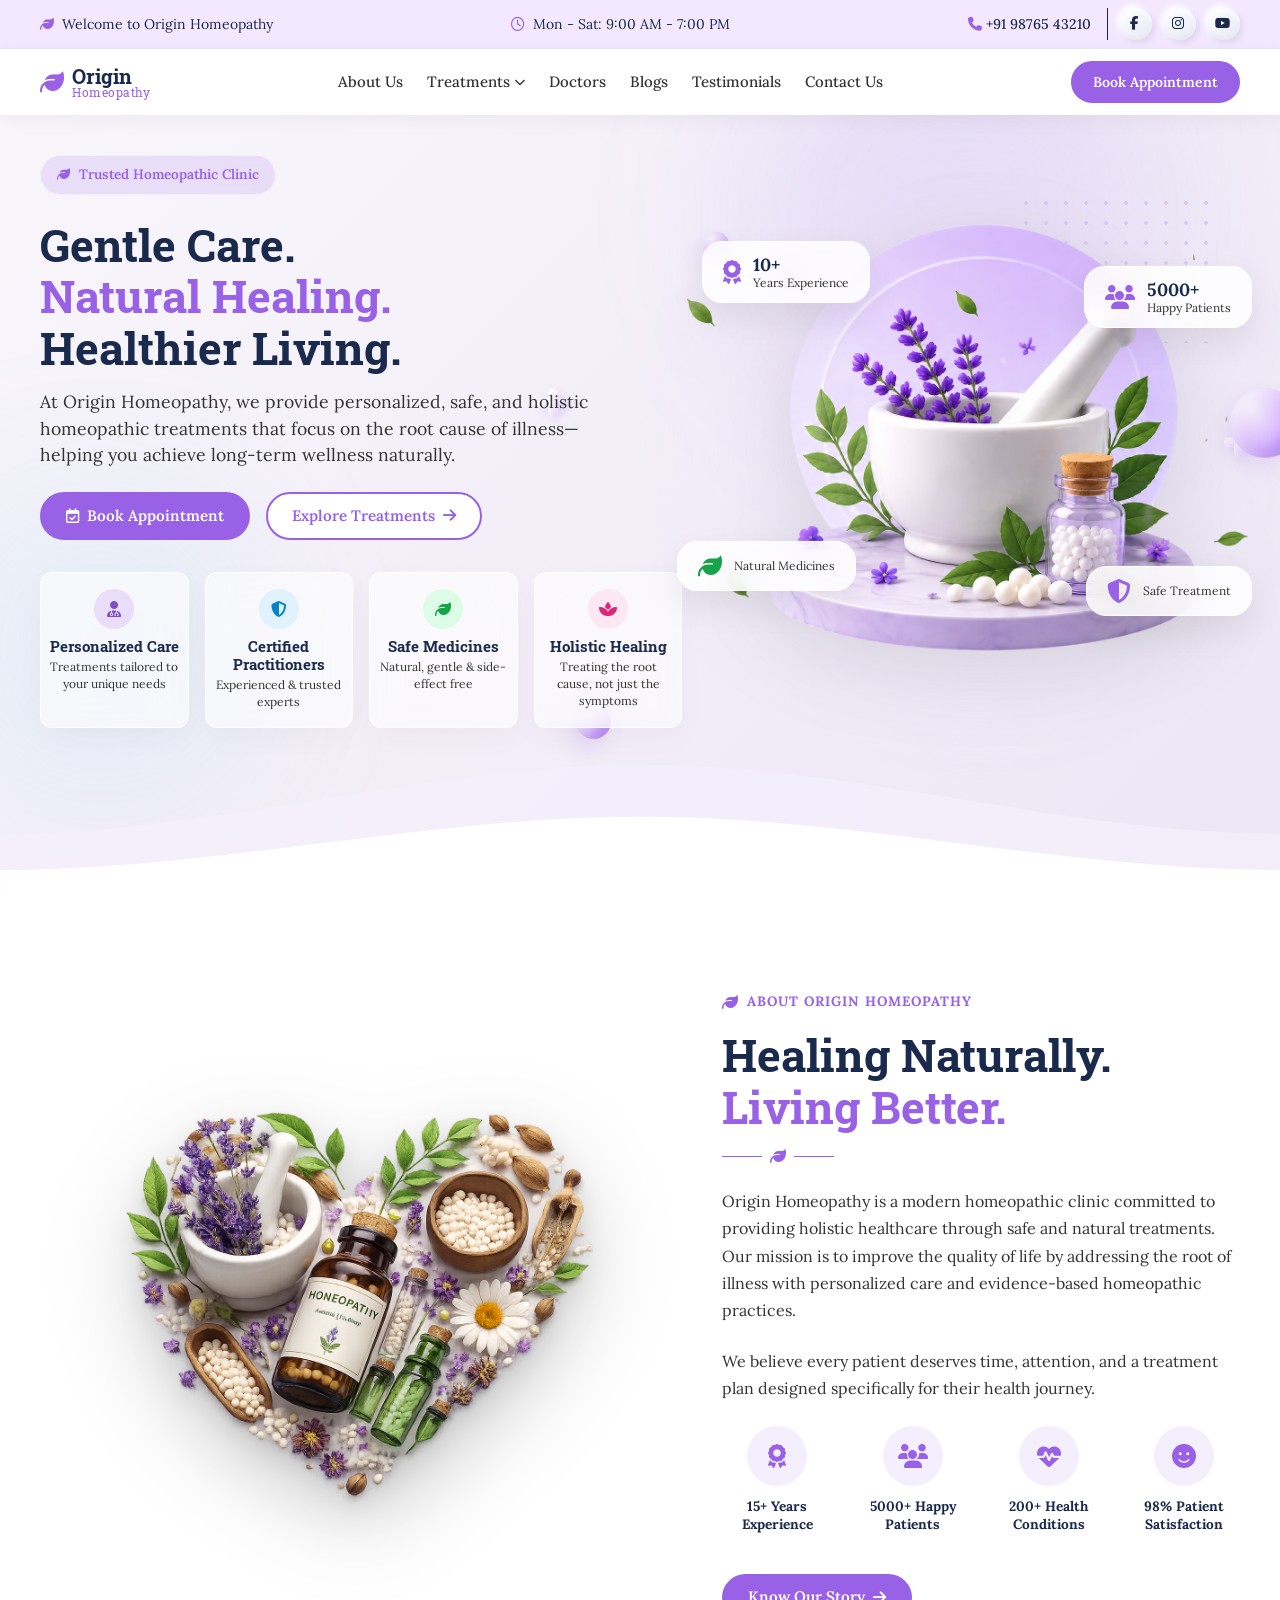
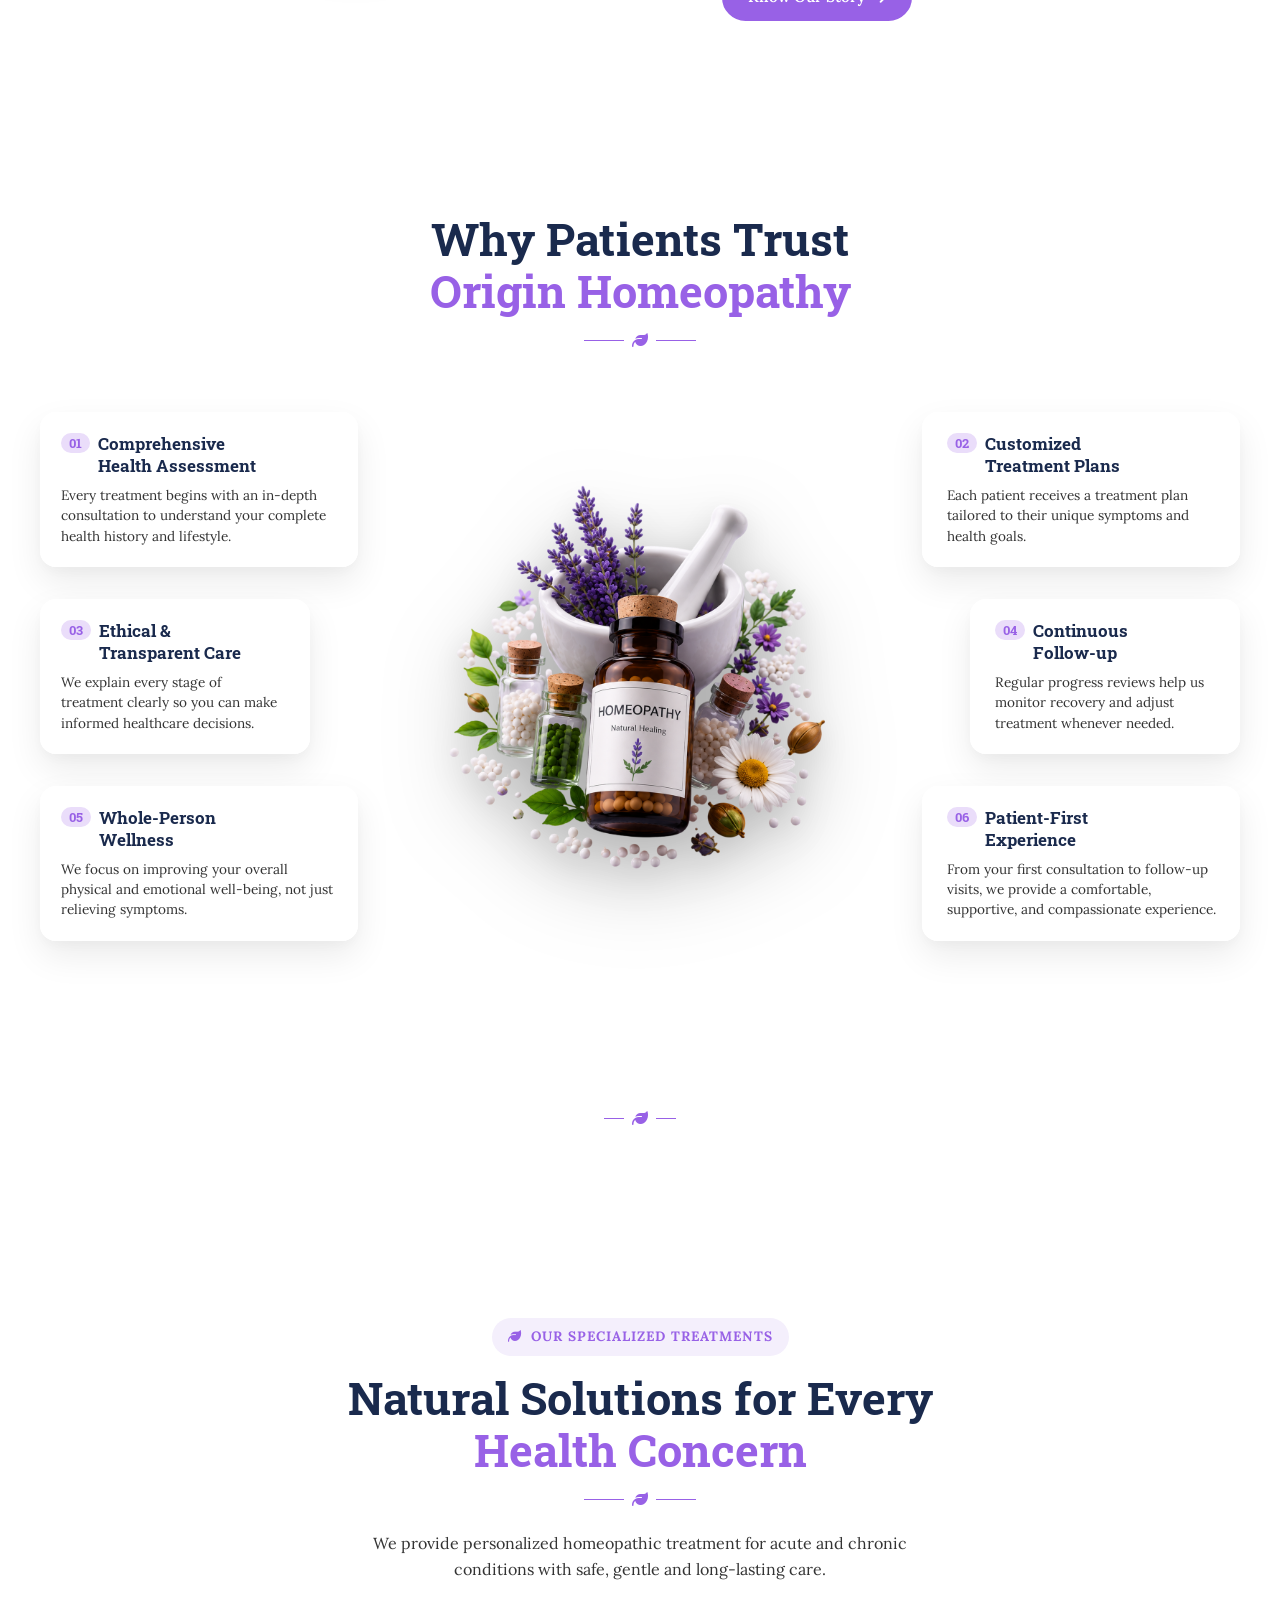
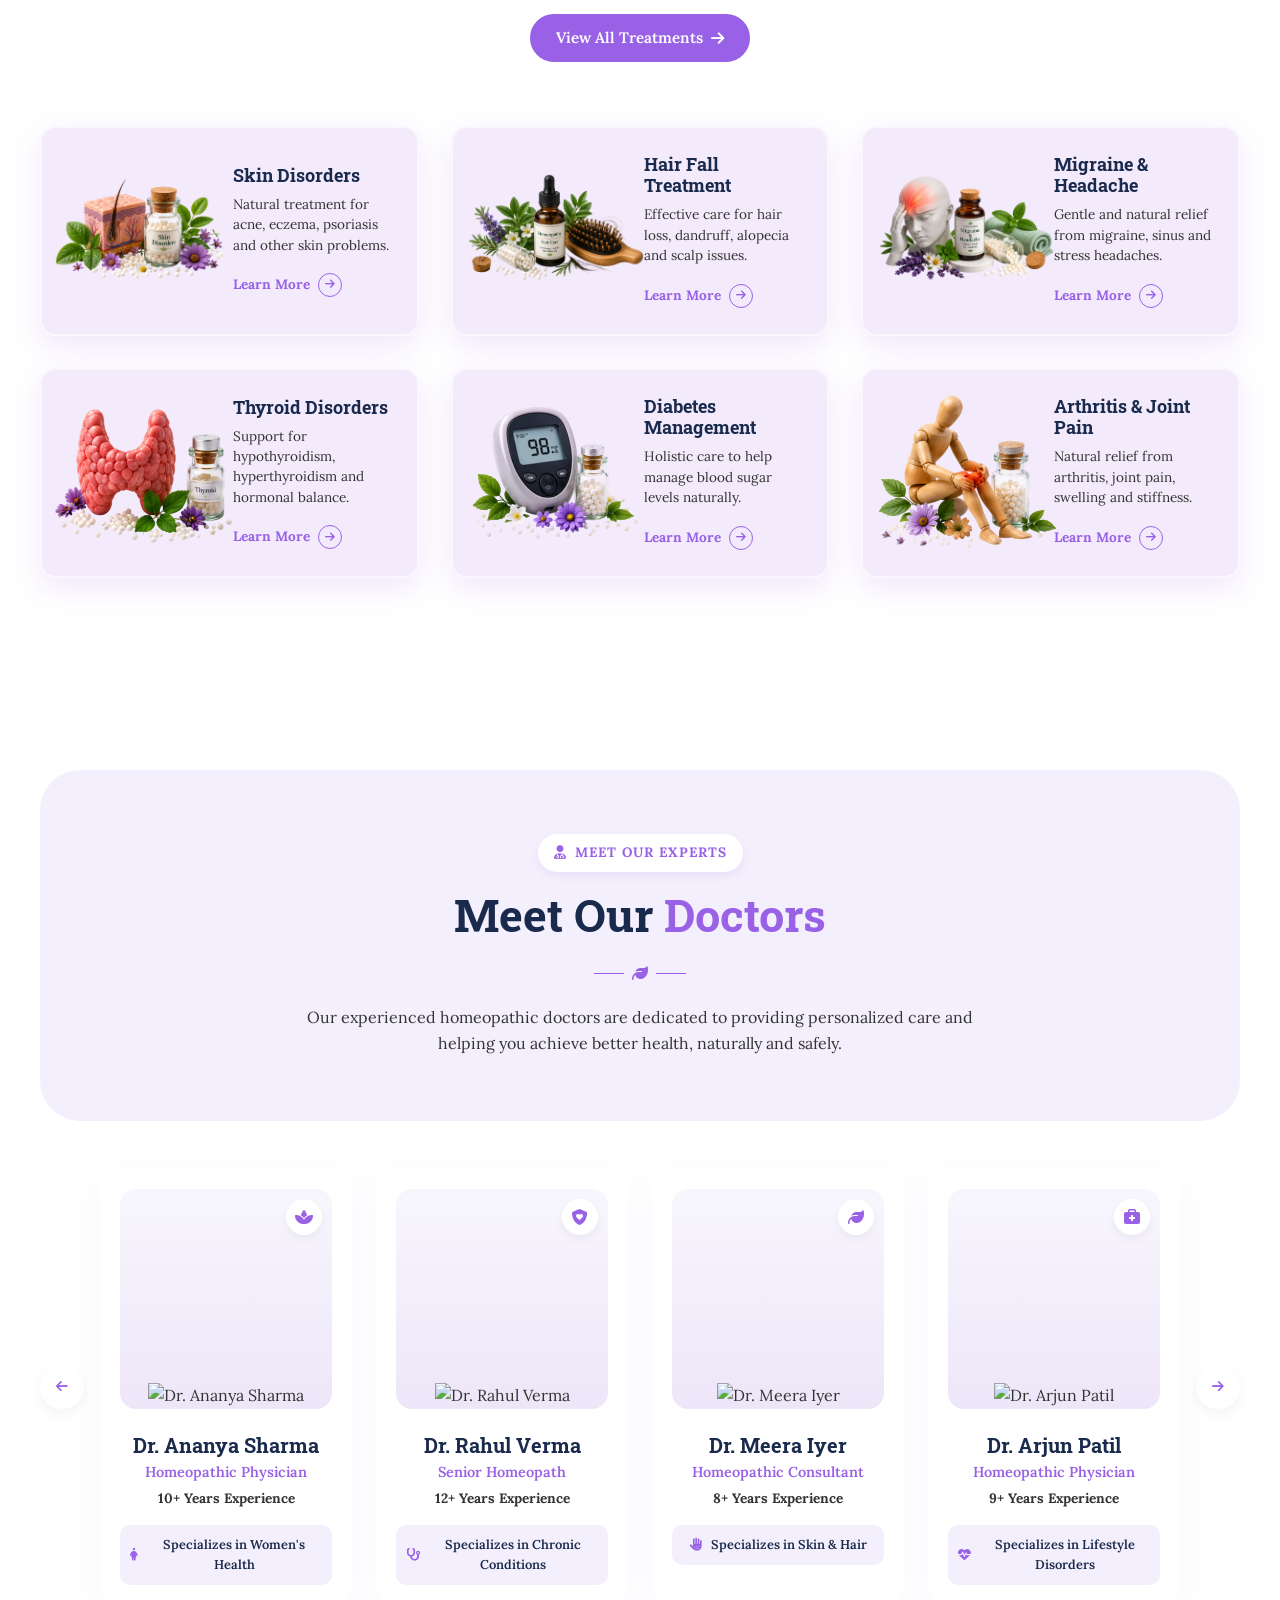
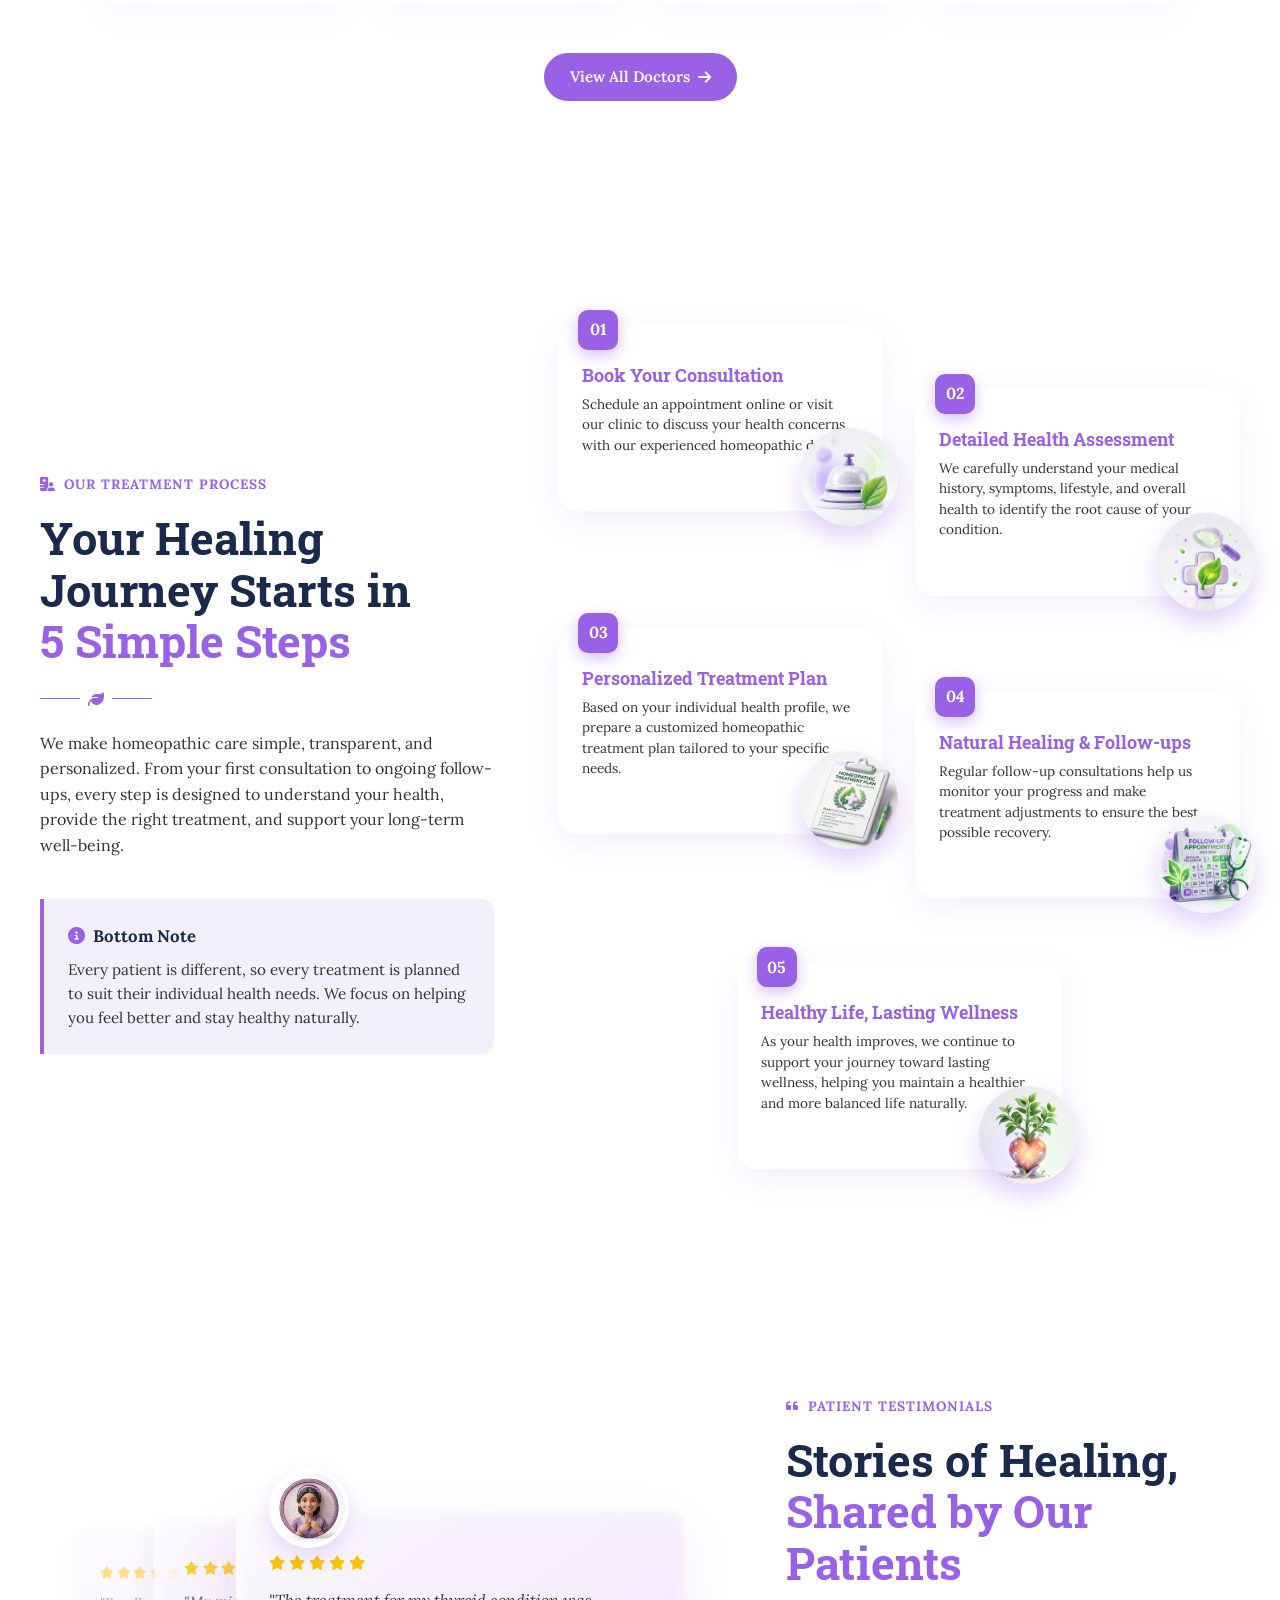
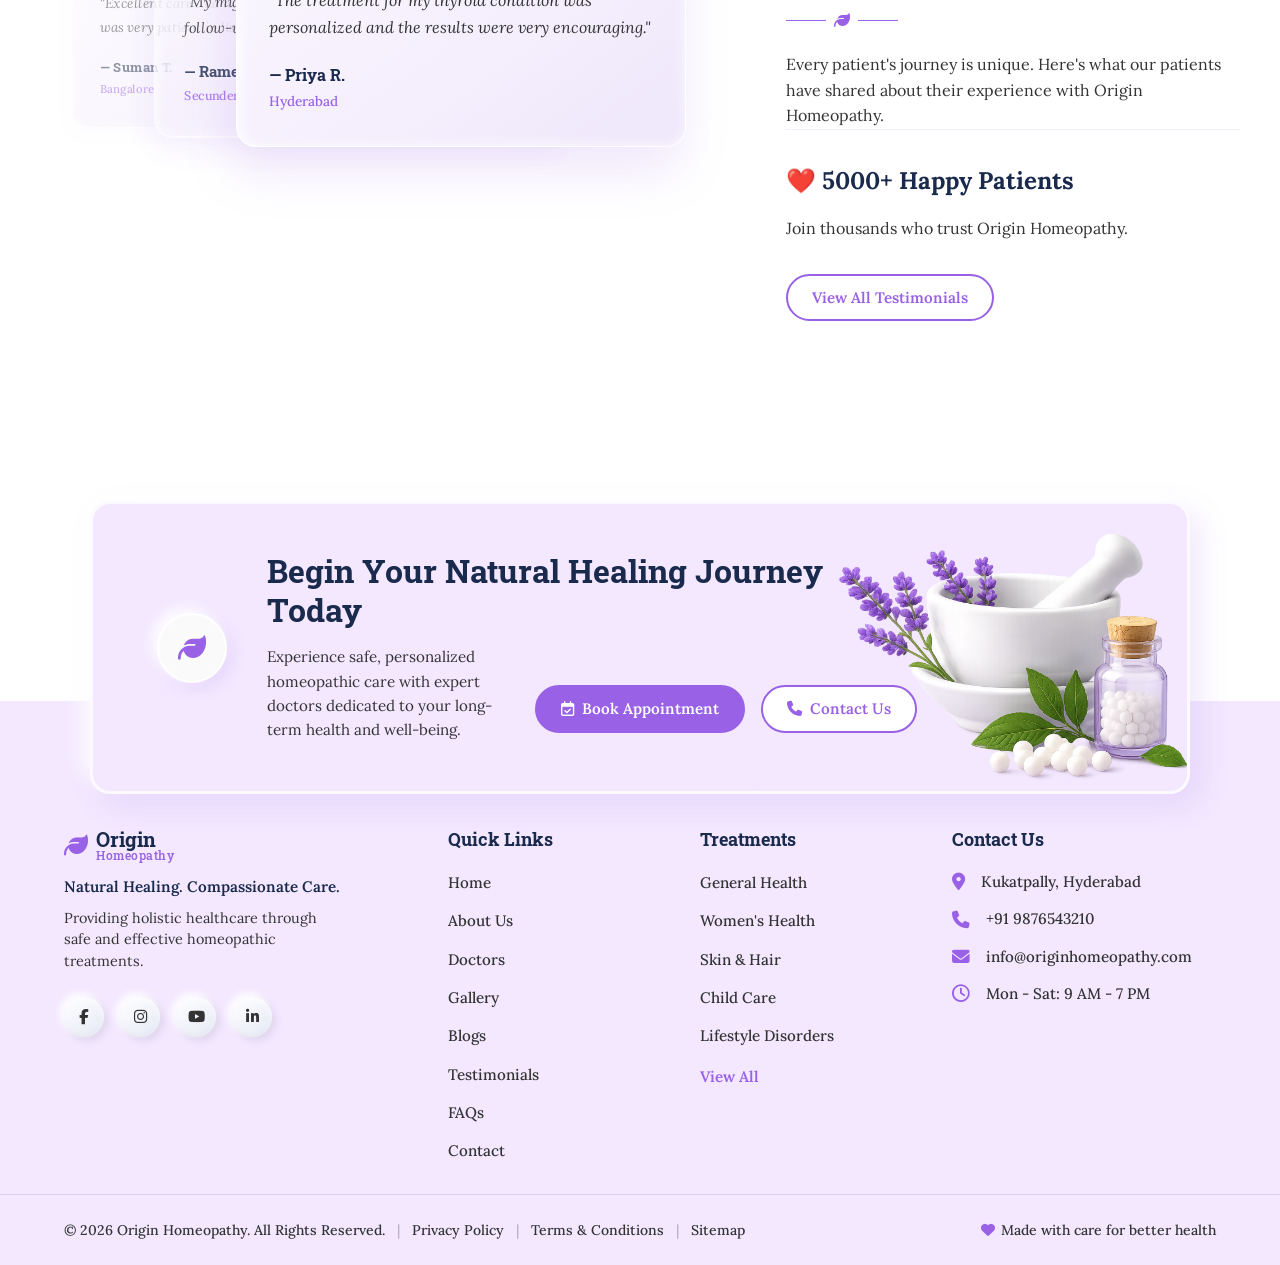
==== commit 48e1701f: "menu icon and dropdown menu on mobile screen function updated" ====
--- a/index.html
+++ b/index.html
@@ -85,7 +85,8 @@
                     <div class="mobile-badge"><i class="fa-solid fa-award text-lavender"></i> 10+ Years</div>
                     <div class="mobile-badge"><i class="fa-solid fa-users text-lavender"></i> 5000+ Patients</div>
                     <div class="mobile-badge"><i class="fa-solid fa-leaf text-green"></i> Natural Care</div>
-                    <div class="mobile-badge"><i class="fa-solid fa-shield-halved text-lavender"></i> Safe Treatment</div>
+                    <div class="mobile-badge"><i class="fa-solid fa-shield-halved text-lavender"></i> Safe Treatment
+                    </div>
                 </div>
 
                 <!-- 4 Glassmorphism Cards Row -->
@@ -392,8 +393,10 @@
                 <!-- Swipe Indicator -->
                 <div class="swipe-indicator">
                     <svg width="50" height="70" viewBox="0 0 50 70" fill="none" stroke="var(--color-lavender)">
-                        <path d="M 40 10 C 10 10, 10 50, 10 60" stroke-width="2" stroke-linecap="round" stroke-dasharray="4 4" />
-                        <path d="M 5 55 L 10 65 L 15 55" stroke-width="2" stroke-linecap="round" stroke-linejoin="round" />
+                        <path d="M 40 10 C 10 10, 10 50, 10 60" stroke-width="2" stroke-linecap="round"
+                            stroke-dasharray="4 4" />
+                        <path d="M 5 55 L 10 65 L 15 55" stroke-width="2" stroke-linecap="round"
+                            stroke-linejoin="round" />
                     </svg>
                     <span class="swipe-text">Swipe Down</span>
                 </div>
@@ -402,37 +405,43 @@
                     <div class="why-card lavender-glass stack-card" data-index="0">
                         <div class="why-card-content">
                             <h4><span class="badge-num">01</span> Comprehensive<br>Health Assessment</h4>
-                            <p>Every treatment begins with an in-depth consultation to understand your complete health history and lifestyle.</p>
+                            <p>Every treatment begins with an in-depth consultation to understand your complete health
+                                history and lifestyle.</p>
                         </div>
                     </div>
                     <div class="why-card lavender-glass stack-card" data-index="1">
                         <div class="why-card-content">
                             <h4><span class="badge-num">02</span> Customized<br>Treatment Plans</h4>
-                            <p>Each patient receives a treatment plan tailored to their unique symptoms and health goals.</p>
+                            <p>Each patient receives a treatment plan tailored to their unique symptoms and health
+                                goals.</p>
                         </div>
                     </div>
                     <div class="why-card lavender-glass stack-card" data-index="2">
                         <div class="why-card-content">
                             <h4><span class="badge-num">03</span> Ethical &<br>Transparent Care</h4>
-                            <p>We explain every stage of treatment clearly so you can make informed healthcare decisions.</p>
+                            <p>We explain every stage of treatment clearly so you can make informed healthcare
+                                decisions.</p>
                         </div>
                     </div>
                     <div class="why-card lavender-glass stack-card" data-index="3">
                         <div class="why-card-content">
                             <h4><span class="badge-num">04</span> Continuous<br>Follow-up</h4>
-                            <p>Regular progress reviews help us monitor recovery and adjust treatment whenever needed.</p>
+                            <p>Regular progress reviews help us monitor recovery and adjust treatment whenever needed.
+                            </p>
                         </div>
                     </div>
                     <div class="why-card lavender-glass stack-card" data-index="4">
                         <div class="why-card-content">
                             <h4><span class="badge-num">05</span> Whole-Person<br>Wellness</h4>
-                            <p>We focus on improving your overall physical and emotional well-being, not just relieving symptoms.</p>
+                            <p>We focus on improving your overall physical and emotional well-being, not just relieving
+                                symptoms.</p>
                         </div>
                     </div>
                     <div class="why-card lavender-glass stack-card" data-index="5">
                         <div class="why-card-content">
                             <h4><span class="badge-num">06</span> Patient-First<br>Experience</h4>
-                            <p>From your first consultation to follow-up visits, we provide a comfortable, supportive, and compassionate experience.</p>
+                            <p>From your first consultation to follow-up visits, we provide a comfortable, supportive,
+                                and compassionate experience.</p>
                         </div>
                     </div>
                 </div>
@@ -485,106 +494,106 @@
             <div class="treatments-slider-wrapper">
                 <div class="treatments-grid" id="treatmentsGrid">
                     <!-- Card 1 -->
-                <div class="treatment-card">
-                    <div class="treatment-card-img">
-                        <img src="assets/images/index/skin.png" alt="Skin Disorders">
-                    </div>
-                    <div class="treatment-card-content">
-                        <h3>Skin Disorders</h3>
-                        <p>Natural treatment for acne, eczema, psoriasis and other skin problems.</p>
-                        <a href="treatments.html#skin" class="learn-more-link">
-                            Learn More
-                            <span class="learn-more-icon"><i class="fa-solid fa-arrow-right"></i></span>
-                        </a>
-                    </div>
-                </div>
-
-                <!-- Card 2 -->
-                <div class="treatment-card">
-                    <div class="treatment-card-img">
-                        <img src="assets/images/index/hairfa.png" alt="Hair Fall Treatment">
-                    </div>
-                    <div class="treatment-card-content">
-                        <h3>Hair Fall Treatment</h3>
-                        <p>Effective care for hair loss, dandruff, alopecia and scalp issues.</p>
-                        <a href="treatments.html#hair" class="learn-more-link">
-                            Learn More
-                            <span class="learn-more-icon"><i class="fa-solid fa-arrow-right"></i></span>
-                        </a>
-                    </div>
-                </div>
-
-                <!-- Card 3 -->
-                <div class="treatment-card">
-                    <div class="treatment-card-img">
-                        <img src="assets/images/index/migrain.png" alt="Migraine & Headache">
-                    </div>
-                    <div class="treatment-card-content">
-                        <h3>Migraine & Headache</h3>
-                        <p>Gentle and natural relief from migraine, sinus and stress headaches.</p>
-                        <a href="treatments.html#migraine" class="learn-more-link">
-                            Learn More
-                            <span class="learn-more-icon"><i class="fa-solid fa-arrow-right"></i></span>
-                        </a>
-                    </div>
-                </div>
-
-                <!-- Card 4 -->
-                <div class="treatment-card">
-                    <div class="treatment-card-img">
-                        <img src="assets/images/index/thyroid.png" alt="Thyroid Disorders">
-                    </div>
-                    <div class="treatment-card-content">
-                        <h3>Thyroid Disorders</h3>
-                        <p>Support for hypothyroidism, hyperthyroidism and hormonal balance.</p>
-                        <a href="treatments.html#thyroid" class="learn-more-link">
-                            Learn More
-                            <span class="learn-more-icon"><i class="fa-solid fa-arrow-right"></i></span>
-                        </a>
-                    </div>
-                </div>
-
-                <!-- Card 5 -->
-                <div class="treatment-card">
-                    <div class="treatment-card-img">
-                        <img src="assets/images/index/diabetics.png" alt="Diabetes Management">
-                    </div>
-                    <div class="treatment-card-content">
-                        <h3>Diabetes Management</h3>
-                        <p>Holistic care to help manage blood sugar levels naturally.</p>
-                        <a href="treatments.html#diabetes" class="learn-more-link">
-                            Learn More
-                            <span class="learn-more-icon"><i class="fa-solid fa-arrow-right"></i></span>
-                        </a>
-                    </div>
-                </div>
-
-                <!-- Card 6 -->
-                <div class="treatment-card">
-                    <div class="treatment-card-img">
-                        <img src="assets/images/index/jointpain.png" alt="Arthritis & Joint Pain">
-                    </div>
-                    <div class="treatment-card-content">
-                        <h3>Arthritis & Joint Pain</h3>
-                        <p>Natural relief from arthritis, joint pain, swelling and stiffness.</p>
-                        <a href="treatments.html#arthritis" class="learn-more-link">
-                            Learn More
-                            <span class="learn-more-icon"><i class="fa-solid fa-arrow-right"></i></span>
-                        </a>
-                    </div>
-                </div>
-            </div>
-
-            <!-- Mobile Pagination -->
-            <div class="treatments-pagination hide-desktop" id="treatmentsPagination">
-                <span class="dot active"></span>
-                <span class="dot"></span>
-                <span class="dot"></span>
-                <span class="dot"></span>
-                <span class="dot"></span>
-                <span class="dot"></span>
-            </div>
-        </div>
+                    <div class="treatment-card">
+                        <div class="treatment-card-img">
+                            <img src="assets/images/index/skin.png" alt="Skin Disorders">
+                        </div>
+                        <div class="treatment-card-content">
+                            <h3>Skin Disorders</h3>
+                            <p>Natural treatment for acne, eczema, psoriasis and other skin problems.</p>
+                            <a href="treatments.html#skin" class="learn-more-link">
+                                Learn More
+                                <span class="learn-more-icon"><i class="fa-solid fa-arrow-right"></i></span>
+                            </a>
+                        </div>
+                    </div>
+
+                    <!-- Card 2 -->
+                    <div class="treatment-card">
+                        <div class="treatment-card-img">
+                            <img src="assets/images/index/hairfa.png" alt="Hair Fall Treatment">
+                        </div>
+                        <div class="treatment-card-content">
+                            <h3>Hair Fall Treatment</h3>
+                            <p>Effective care for hair loss, dandruff, alopecia and scalp issues.</p>
+                            <a href="treatments.html#hair" class="learn-more-link">
+                                Learn More
+                                <span class="learn-more-icon"><i class="fa-solid fa-arrow-right"></i></span>
+                            </a>
+                        </div>
+                    </div>
+
+                    <!-- Card 3 -->
+                    <div class="treatment-card">
+                        <div class="treatment-card-img">
+                            <img src="assets/images/index/migrain.png" alt="Migraine & Headache">
+                        </div>
+                        <div class="treatment-card-content">
+                            <h3>Migraine & Headache</h3>
+                            <p>Gentle and natural relief from migraine, sinus and stress headaches.</p>
+                            <a href="treatments.html#migraine" class="learn-more-link">
+                                Learn More
+                                <span class="learn-more-icon"><i class="fa-solid fa-arrow-right"></i></span>
+                            </a>
+                        </div>
+                    </div>
+
+                    <!-- Card 4 -->
+                    <div class="treatment-card">
+                        <div class="treatment-card-img">
+                            <img src="assets/images/index/thyroid.png" alt="Thyroid Disorders">
+                        </div>
+                        <div class="treatment-card-content">
+                            <h3>Thyroid Disorders</h3>
+                            <p>Support for hypothyroidism, hyperthyroidism and hormonal balance.</p>
+                            <a href="treatments.html#thyroid" class="learn-more-link">
+                                Learn More
+                                <span class="learn-more-icon"><i class="fa-solid fa-arrow-right"></i></span>
+                            </a>
+                        </div>
+                    </div>
+
+                    <!-- Card 5 -->
+                    <div class="treatment-card">
+                        <div class="treatment-card-img">
+                            <img src="assets/images/index/diabetics.png" alt="Diabetes Management">
+                        </div>
+                        <div class="treatment-card-content">
+                            <h3>Diabetes Management</h3>
+                            <p>Holistic care to help manage blood sugar levels naturally.</p>
+                            <a href="treatments.html#diabetes" class="learn-more-link">
+                                Learn More
+                                <span class="learn-more-icon"><i class="fa-solid fa-arrow-right"></i></span>
+                            </a>
+                        </div>
+                    </div>
+
+                    <!-- Card 6 -->
+                    <div class="treatment-card">
+                        <div class="treatment-card-img">
+                            <img src="assets/images/index/jointpain.png" alt="Arthritis & Joint Pain">
+                        </div>
+                        <div class="treatment-card-content">
+                            <h3>Arthritis & Joint Pain</h3>
+                            <p>Natural relief from arthritis, joint pain, swelling and stiffness.</p>
+                            <a href="treatments.html#arthritis" class="learn-more-link">
+                                Learn More
+                                <span class="learn-more-icon"><i class="fa-solid fa-arrow-right"></i></span>
+                            </a>
+                        </div>
+                    </div>
+                </div>
+
+                <!-- Mobile Pagination -->
+                <div class="treatments-pagination hide-desktop" id="treatmentsPagination">
+                    <span class="dot active"></span>
+                    <span class="dot"></span>
+                    <span class="dot"></span>
+                    <span class="dot"></span>
+                    <span class="dot"></span>
+                    <span class="dot"></span>
+                </div>
+            </div>
     </section>
 
     <!-- Meet Our Doctors Section -->
@@ -972,9 +981,9 @@
         // Load Footer
         fetch('components/footer.html')
             .then(response => response.text())
-            .then(data => { 
-                document.getElementById('footer-placeholder').innerHTML = data; 
-                
+            .then(data => {
+                document.getElementById('footer-placeholder').innerHTML = data;
+
                 // Observe footer CTA elements
                 const footerElements = document.querySelectorAll('.footer-cta, .cta-icon-wrapper, .cta-main-content h2, .cta-bottom-row p, .footer-cta-actions');
                 footerElements.forEach(el => observer.observe(el));
@@ -1072,7 +1081,7 @@
             const cards = Array.from(stackContainer.querySelectorAll('.stack-card'));
             const dots = Array.from(stackContainer.querySelectorAll('.dot'));
             let activeIndex = 0;
-            
+
             function updateStack() {
                 cards.forEach((card, index) => {
                     // Calculate distance from top card
@@ -1121,13 +1130,13 @@
             topCardZone.addEventListener('touchstart', (e) => {
                 startY = e.touches[0].clientY;
                 isSwiping = true;
-            }, {passive: true});
+            }, { passive: true });
 
             topCardZone.addEventListener('touchmove', (e) => {
                 if (!isSwiping) return;
                 currentY = e.touches[0].clientY;
                 const deltaY = currentY - startY;
-                
+
                 // Only allow swiping down
                 if (deltaY > 0 && deltaY < 150) {
                     const topCard = cards[activeIndex];
@@ -1135,12 +1144,12 @@
                     topCard.style.opacity = 1 - (deltaY / 200);
                     e.preventDefault(); // Prevent scroll while swiping card
                 }
-            }, {passive: false});
+            }, { passive: false });
 
             topCardZone.addEventListener('touchend', (e) => {
                 if (!isSwiping) return;
                 isSwiping = false;
-                
+
                 const deltaY = currentY - startY;
                 const topCard = cards[activeIndex];
 
@@ -1162,7 +1171,7 @@
                     topCard.style.transition = 'transform 0.4s cubic-bezier(0.2, 0.8, 0.2, 1), opacity 0.4s ease';
                     updateStack();
                 }
-                
+
                 currentY = 0;
                 startY = 0;
             });
@@ -1197,18 +1206,18 @@
                 if (window.innerWidth > 767) return;
                 startX = e.touches[0].clientX;
                 isDragging = true;
-            }, {passive: true});
+            }, { passive: true });
 
             treatmentsSliderWrapper.addEventListener('touchmove', (e) => {
                 if (!isDragging) return;
                 currentX = e.touches[0].clientX;
-            }, {passive: true});
+            }, { passive: true });
 
             treatmentsSliderWrapper.addEventListener('touchend', () => {
                 if (!isDragging) return;
                 isDragging = false;
                 const deltaX = currentX - startX;
-                
+
                 if (Math.abs(deltaX) > 50 && currentX !== 0) {
                     if (deltaX > 0) {
                         // Swiped right -> go to previous
@@ -1231,23 +1240,23 @@
         // Initialize Mobile Doctors Slider Pagination
         const doctorsGrid = document.querySelector('.doctors-grid');
         const doctorsPaginationDots = document.querySelectorAll('#doctorsPagination .dot');
-        
+
         if (doctorsGrid && doctorsPaginationDots.length > 0 && window.innerWidth <= 767) {
             doctorsGrid.addEventListener('scroll', () => {
                 const scrollLeft = doctorsGrid.scrollLeft;
                 // Calculate width of one card + gap (approximate width for index calculation)
                 const cardElement = doctorsGrid.querySelector('.doctor-card');
                 if (!cardElement) return;
-                
+
                 const cardWidth = cardElement.offsetWidth;
                 const gap = parseInt(window.getComputedStyle(doctorsGrid).gap) || 16;
-                
+
                 const activeIndex = Math.round(scrollLeft / (cardWidth + gap));
-                
+
                 doctorsPaginationDots.forEach((dot, index) => {
                     dot.classList.toggle('active', index === activeIndex);
                 });
-            }, {passive: true});
+            }, { passive: true });
         }
     </script>
 </body>
--- a/assets/css/navbar.css
+++ b/assets/css/navbar.css
@@ -1,5 +1,6 @@
 /* Navbar Base Styles */
 .navbar {
+  position: relative;
   background-color: var(--color-white);
   box-shadow: 0 4px 20px rgba(0, 0, 0, 0.05);
   padding: 0.75rem 1rem;
@@ -72,7 +73,8 @@
 }
 
 /* Utility Display Classes */
-.tablet-desktop-only, .desktop-only {
+.tablet-desktop-only,
+.desktop-only {
   display: none !important;
 }
 
@@ -94,7 +96,8 @@
 
 .btn-whatsapp {
   font-size: 1.5rem;
-  color: #25D366; /* WhatsApp brand color */
+  color: #25D366;
+  /* WhatsApp brand color */
   transition: transform 0.3s ease;
 }
 
@@ -133,11 +136,12 @@
   visibility: hidden;
   opacity: 0;
   position: absolute;
-  top: calc(100% + 0.75rem); /* Exactly bottom border of navbar */
+  top: calc(100% + 0.75rem);
+  /* Exactly bottom border of navbar */
   left: 0;
   background-color: var(--color-white);
   min-width: 200px;
-  box-shadow: 0 8px 24px rgba(0,0,0,0.1);
+  box-shadow: 0 8px 24px rgba(0, 0, 0, 0.1);
   border-radius: 8px;
   overflow: hidden;
   z-index: 1001;
@@ -164,7 +168,6 @@
   opacity: 1;
   transform: translateY(0);
 }
-
 
 /* =========================================
    Mobile Drawer Styling
@@ -189,7 +192,7 @@
   width: 100%;
   max-height: calc(100vh - 60px);
   background-color: var(--color-white);
-  box-shadow: 0 10px 20px rgba(0,0,0,0.1);
+  box-shadow: 0 10px 20px rgba(0, 0, 0, 0.1);
   transform: translateY(-15px);
   opacity: 0;
   visibility: hidden;
@@ -223,7 +226,8 @@
   padding: 1.25rem;
 }
 
-.drawer-links, .drawer-contact {
+.drawer-links,
+.drawer-contact {
   list-style: none;
 }
 
@@ -264,7 +268,8 @@
 }
 
 .mobile-dropdown.open .mobile-dropdown-content {
-  max-height: 400px; /* large enough to show items */
+  max-height: 400px;
+  /* large enough to show items */
 }
 
 .mobile-dropdown-toggle {
@@ -315,7 +320,7 @@
   .desktop-only {
     display: inline-flex !important;
   }
-  
+
   .menu-toggle {
     display: none;
   }
@@ -323,4 +328,4 @@
   .nav-menu-desktop {
     display: flex;
   }
-}
+}
--- a/assets/css/home.css
+++ b/assets/css/home.css
@@ -627,7 +627,7 @@
 }
 
 .about-heading {
-    font-size: clamp(2rem, 3.5vw, 3.2rem);
+    font-size: clamp(1.5rem, 3.5vw, 3.2rem);
     line-height: 1.15;
     margin-bottom: 1rem;
     font-weight: 700;
@@ -663,6 +663,17 @@
     color: var(--color-text);
     line-height: 1.7;
     margin-bottom: 1.5rem;
+}
+
+@media (max-width: 768px) {
+    .about-heading {
+        text-align: center;
+    }
+
+    .about-text {
+        font-size: 0.8rem;
+        text-align: center;
+    }
 }
 
 /* Features Row */
@@ -756,7 +767,7 @@
 
 .why-heading {
     text-align: center;
-    font-size: clamp(2rem, 3.5vw, 3.2rem);
+    font-size: clamp(1.5rem, 3.5vw, 3.2rem);
     line-height: 1.15;
     margin-bottom: 1rem;
     font-weight: 700;
@@ -936,6 +947,12 @@
     margin: auto 0.5rem;
 }
 
+@media (max-width: 768px) {
+    .why-footer p {
+        font-size: 0.8rem;
+    }
+}
+
 /* Desktop Layout */
 @media screen and (min-width: 1024px) {
     .why-grid {
@@ -1168,7 +1185,7 @@
 }
 
 .treatments-title {
-    font-size: clamp(2rem, 3.5vw, 3.2rem);
+    font-size: clamp(1.5rem, 3.5vw, 3.2rem);
     line-height: 1.15;
     margin-bottom: 1rem;
     font-weight: 700;
@@ -1204,6 +1221,12 @@
     display: grid;
     grid-template-columns: 1fr;
     gap: 2rem;
+}
+
+@media (max-width: 768px) {
+    .treatments-subtitle {
+        font-size: 0.8rem;
+    }
 }
 
 @media screen and (min-width: 768px) {
@@ -1349,14 +1372,14 @@
 }
 
 .doctors-banner h2 {
-    font-size: clamp(2.5rem, 4vw, 3.5rem);
+    font-size: clamp(1.5rem, 3.5vw, 3rem);
     color: var(--color-navy);
     font-weight: 700;
     margin-bottom: 1.5rem;
 }
 
 .doctors-banner p {
-    font-size: 1.1rem;
+    font-size: 1rem;
     color: var(--color-text);
     max-width: 700px;
     margin: 0 auto;
@@ -1393,6 +1416,12 @@
     grid-template-columns: 1fr;
     gap: 1.5rem;
     flex: 1;
+}
+
+@media (max-width: 768px) {
+    .doctors-banner p {
+        font-size: 0.8rem;
+    }
 }
 
 @media screen and (min-width: 768px) {
@@ -1695,7 +1724,7 @@
 
 .process-title {
     font-family: var(--font-family-secondary);
-    font-size: clamp(2rem, 3.5vw, 3rem);
+    font-size: clamp(1.5rem, 3.5vw, 3.2rem);
     color: var(--color-navy);
     font-weight: 700;
     line-height: 1.15;
@@ -1710,7 +1739,7 @@
 }
 
 .process-subtitle {
-    font-size: 1.05rem;
+    font-size: 1rem;
     color: var(--color-text);
     line-height: 1.6;
     margin-bottom: 2.5rem;
@@ -1790,6 +1819,41 @@
     color: var(--color-text);
     line-height: 1.5;
     margin: 0;
+}
+
+@media (max-width: 768px) {
+    .process-badge {
+        display: flex;
+        align-items: center;
+        justify-content: center;
+    }
+
+    .process-title {
+        text-align: center;
+    }
+
+    .process-subtitle {
+        font-size: 0.8rem;
+        text-align: center;
+    }
+
+    .step-content h4 {
+        font-size: 1rem;
+    }
+
+    .process-bottom-note p {
+        font-size: 0.8rem;
+    }
+
+    .p-feature-text p {
+        font-size: 0.8rem;
+    }
+
+    .title-divider {
+        display: flex;
+        align-items: center;
+        justify-content: center;
+    }
 }
 
 /* =========================================
@@ -1836,7 +1900,7 @@
 
 .testimonial-title {
     font-family: var(--font-family-secondary);
-    font-size: clamp(2rem, 3vw, 3rem);
+    font-size: clamp(1.5rem, 3.5vw, 3rem);
     color: var(--color-navy);
     font-weight: 700;
     line-height: 1.15;
@@ -1844,7 +1908,7 @@
 }
 
 .testimonial-subtitle {
-    font-size: 1.05rem;
+    font-size: 1rem;
     color: var(--color-text);
     /* margin-bottom: 3rem; */
     line-height: 1.6;
@@ -2010,9 +2074,35 @@
 }
 
 @media (max-width: 768px) {
+    .testimonial-badge {
+        text-align: center;
+        display: flex;
+        align-items: center;
+        justify-content: center;
+    }
+
     .testimonial-actions {
         flex-direction: column;
         width: 100%;
+    }
+
+    .testimonial-title {
+        text-align: center;
+
+    }
+
+    .testimonial-subtitle {
+        text-align: center;
+        font-size: 0.8rem;
+    }
+
+    .testimonial-footer {
+        align-items: center;
+    }
+
+    .testimonial-footer p {
+        text-align: center;
+        font-size: 0.8rem;
     }
 }
 
--- a/assets/css/footer.css
+++ b/assets/css/footer.css
@@ -512,8 +512,36 @@
     text-align: center;
   }
 
+  .cta-main-content h2 {
+    font-size: 1.5rem;
+  }
+
+  .cta-bottom-row p {
+    font-size: 0.8rem;
+  }
+
   .footer-cta-container {
     top: -298px;
     padding: 0 0rem;
   }
+
+  .footer-bottom {
+    font-size: 0.7rem;
+  }
+
+  .footer-content {
+    gap: 1rem;
+  }
+
+  .footer-heading {
+    font-size: 0.9rem;
+  }
+
+  .footer-col a {
+    font-size: 0.8rem;
+  }
+
+  .contact-line {
+    font-size: 0.8rem;
+  }
 }
